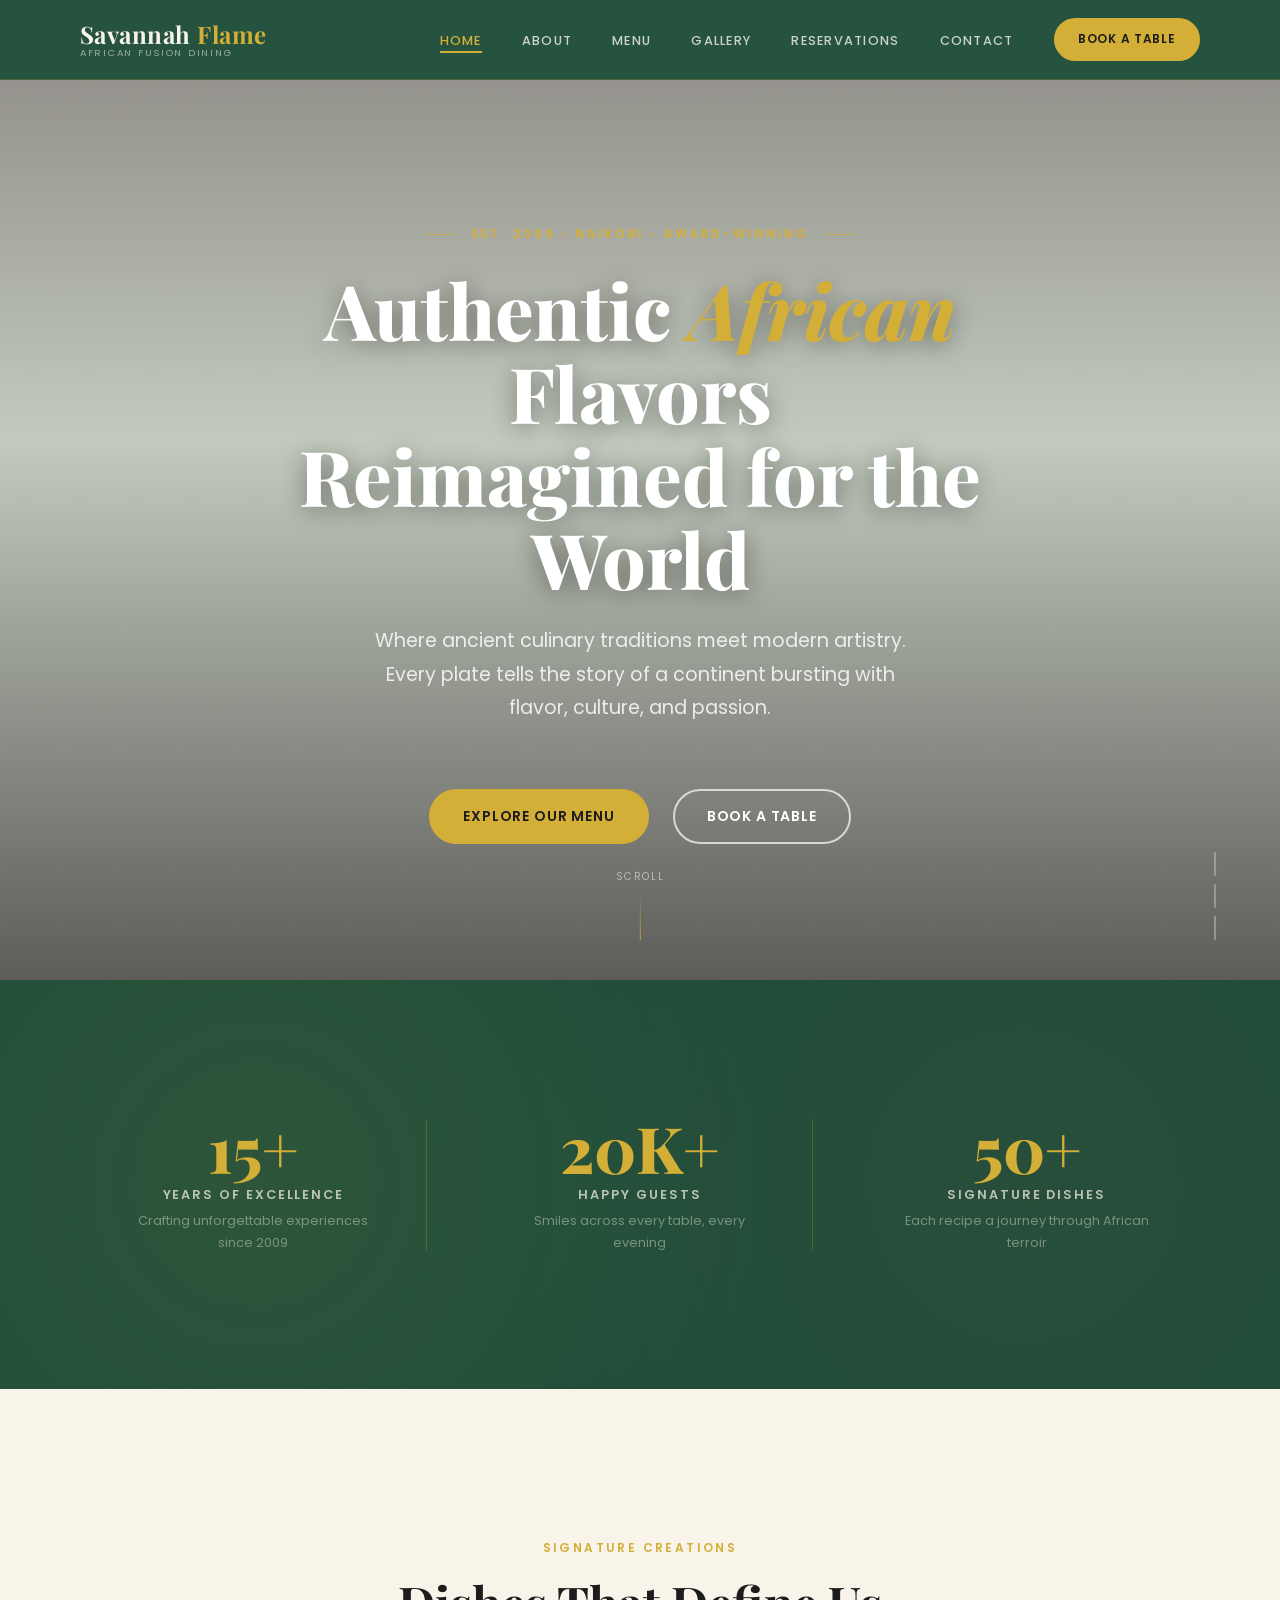
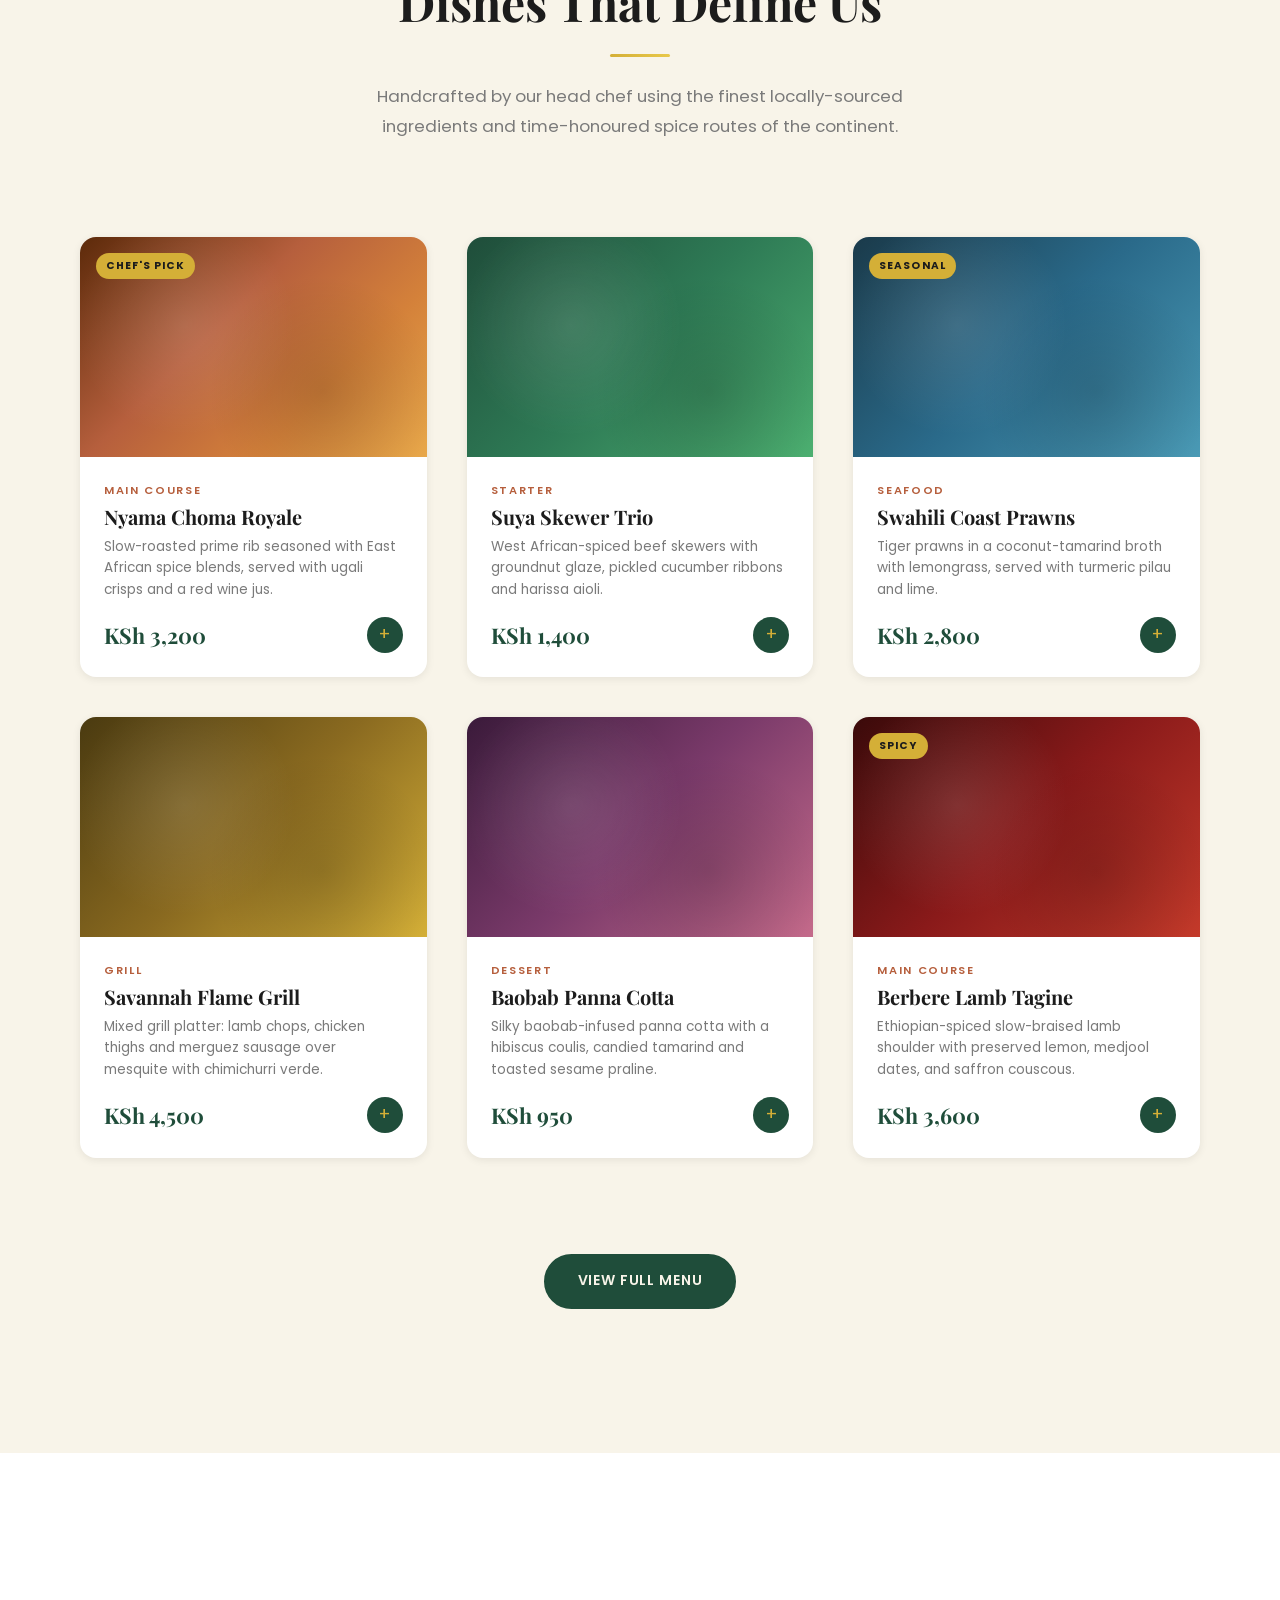
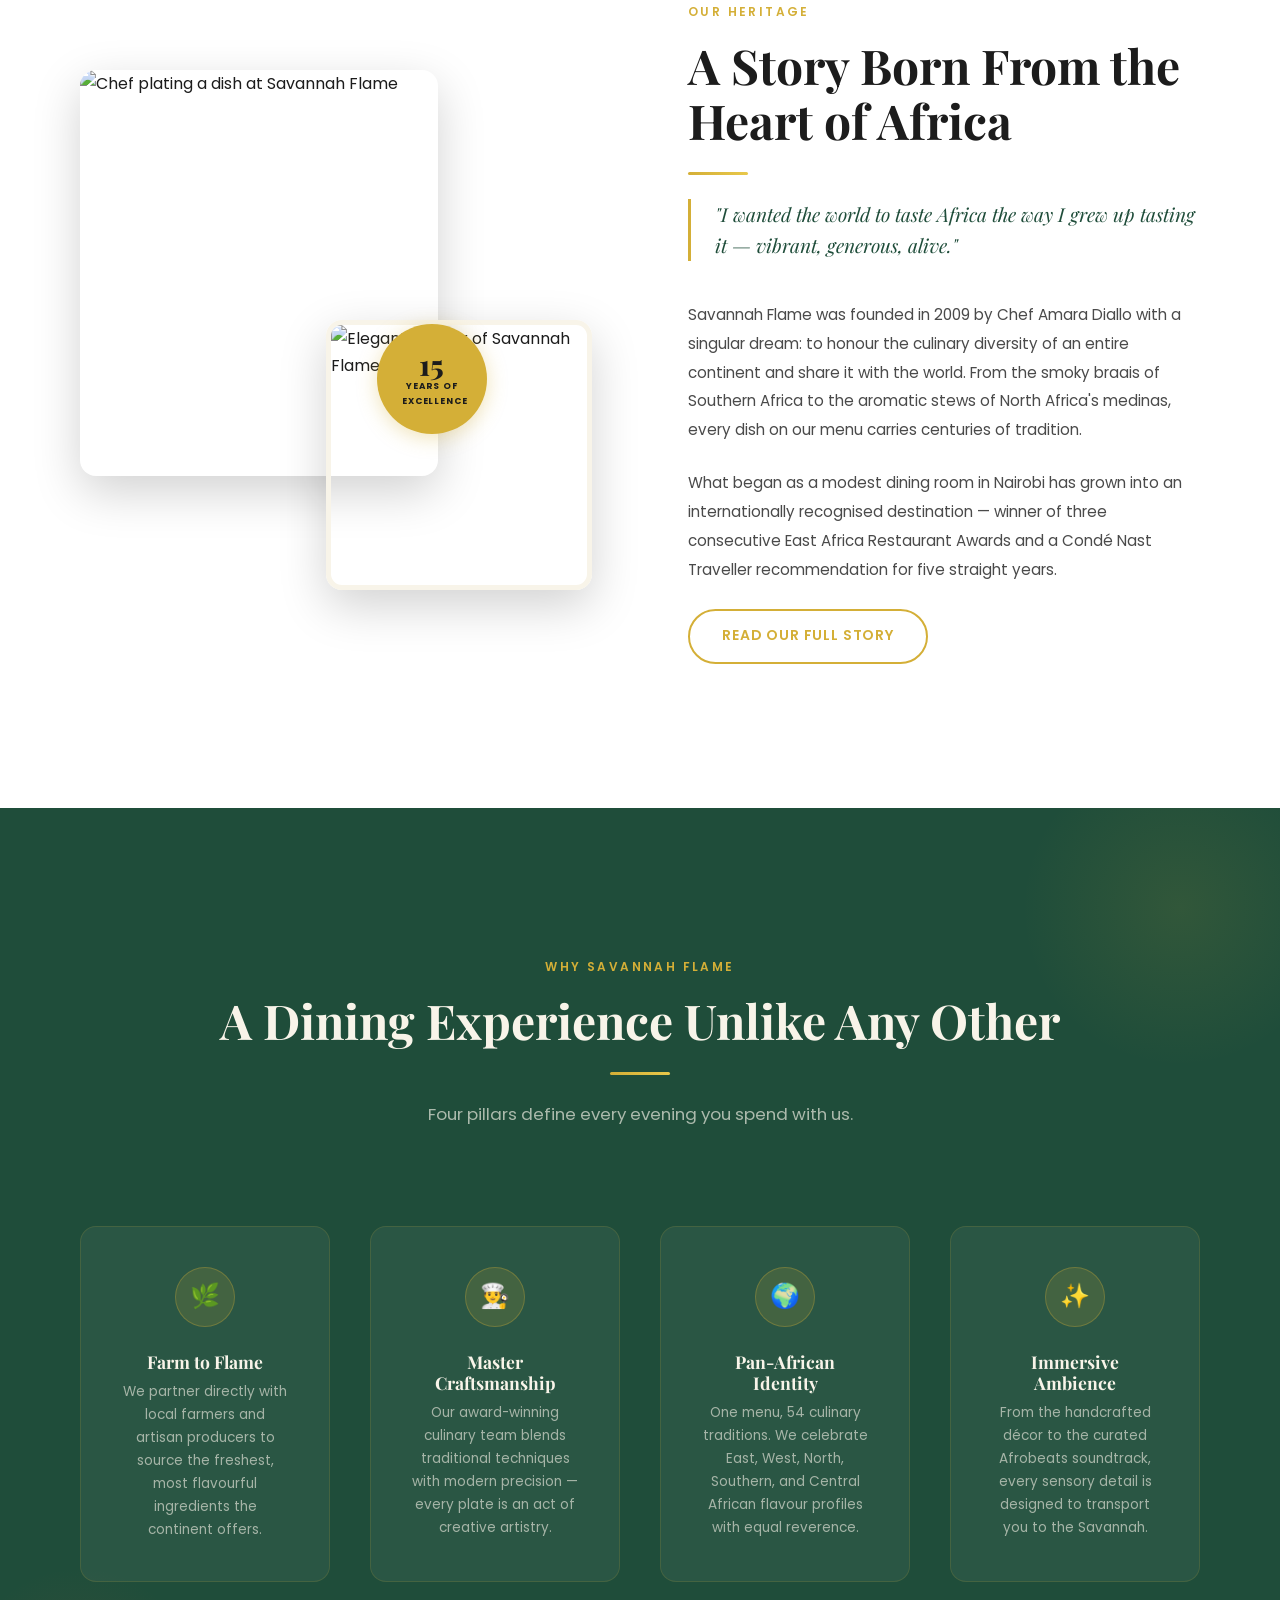
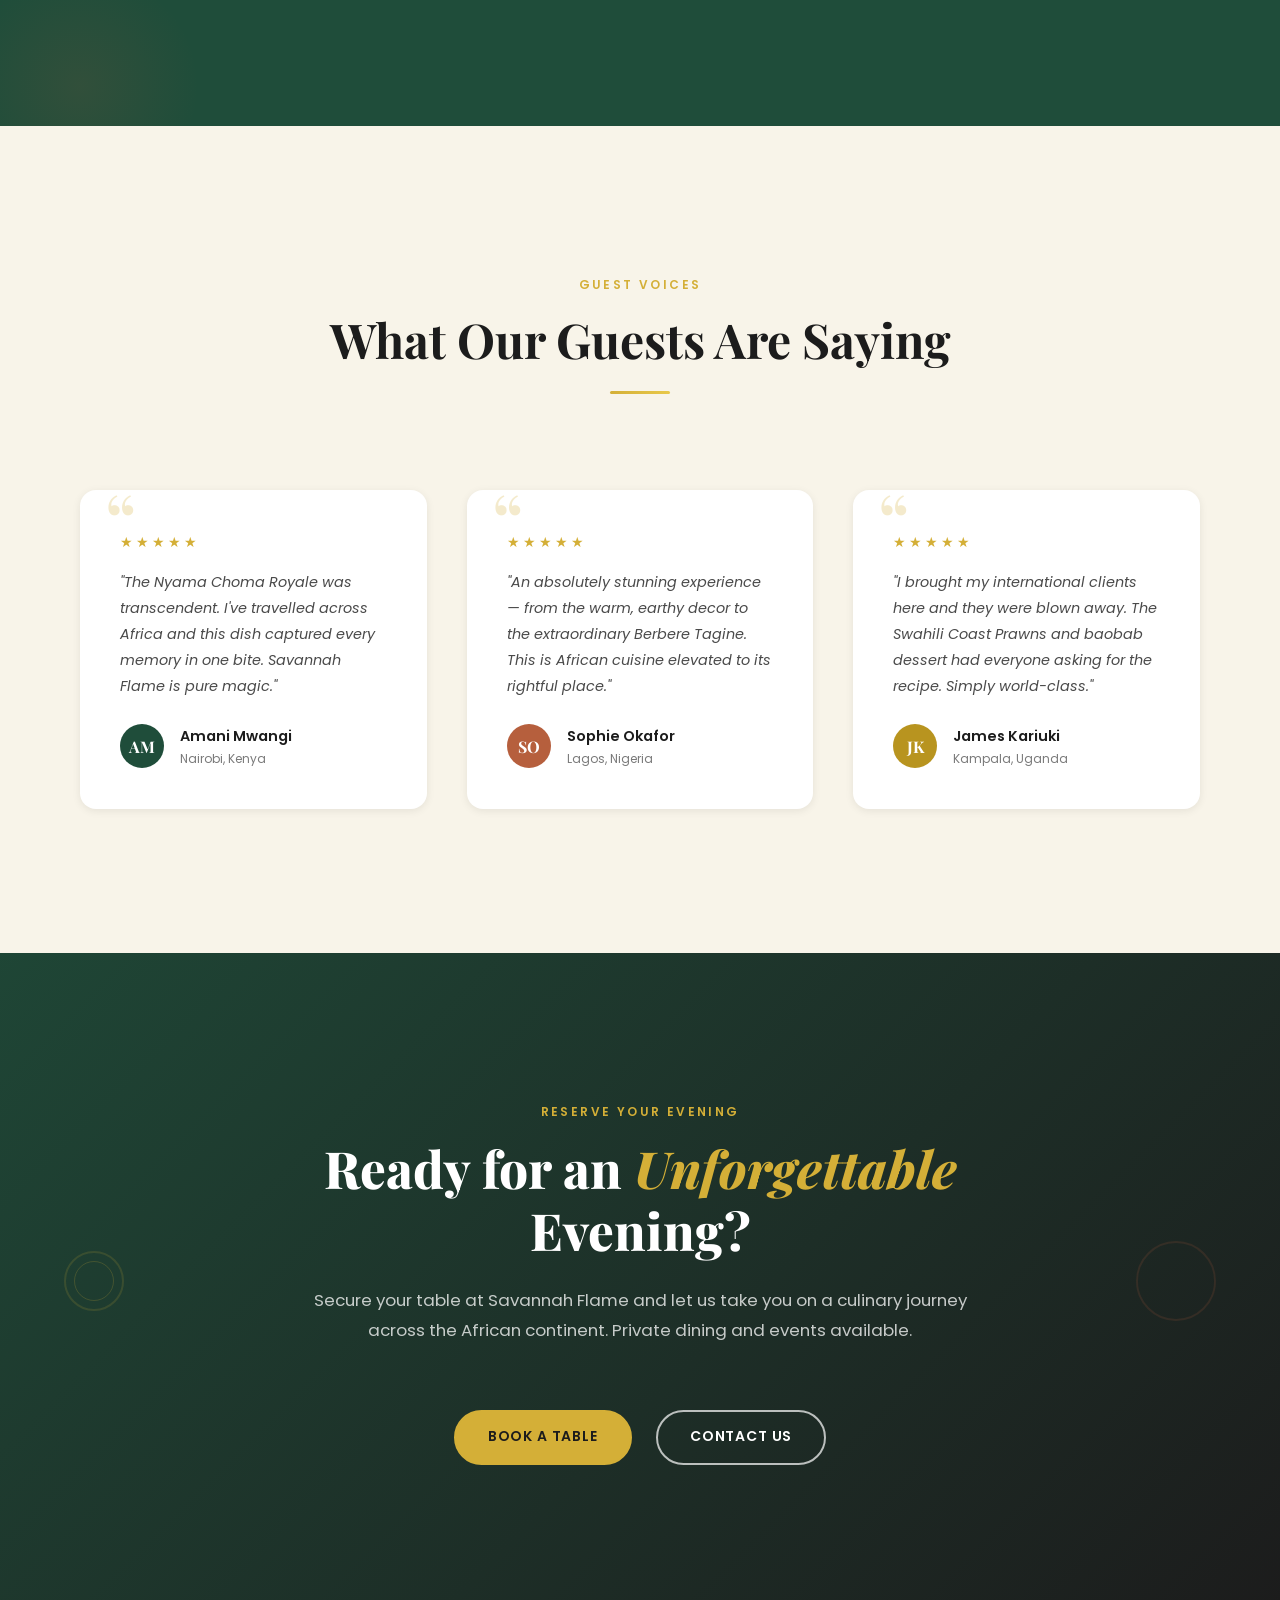
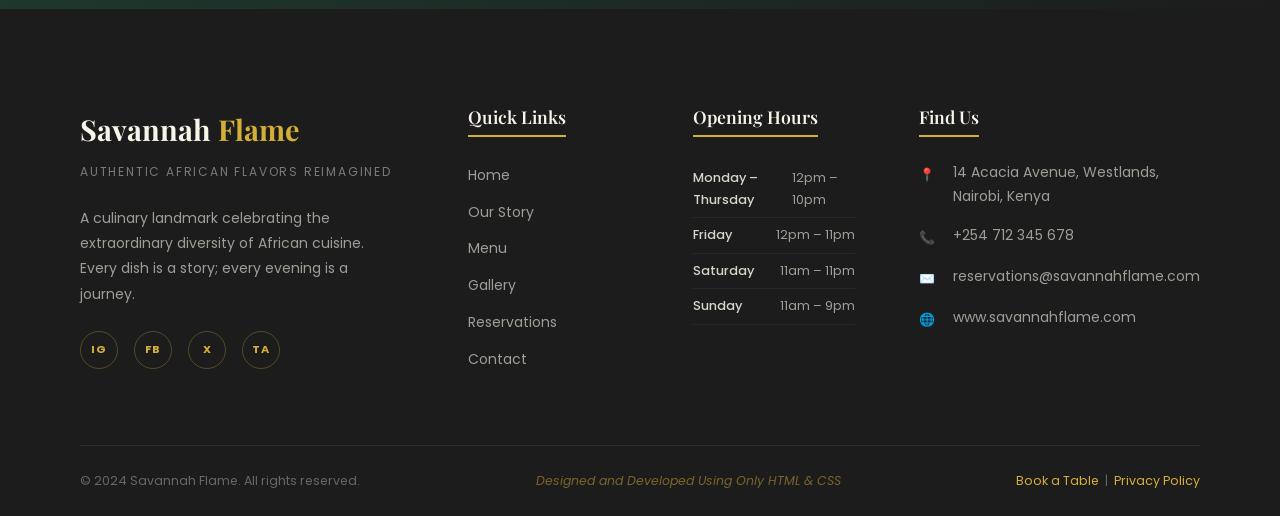
==== index.html @ 0de2376a "first commit" ====
<!DOCTYPE html>
<html lang="en">
<head>
  <meta charset="UTF-8" />
  <meta name="viewport" content="width=device-width, initial-scale=1.0" />
  <title>Savannah Flame — Authentic African Flavors Reimagined for the World</title>
  <meta name="description" content="Experience the rich culinary heritage of Africa at Savannah Flame. Authentic flavors reimagined for the modern palate." />
  <link rel="stylesheet" href="css/main.css" />
  <style>
    /* ── HOME-SPECIFIC STYLES ── */

    /* ==============================
       HERO SLIDESHOW
       ============================== */
    .hero {
      position: relative;
      height: 100vh;
      min-height: 600px;
      overflow: hidden;
      display: flex;
      align-items: center;
      justify-content: center;
      margin-top: var(--nav-height);
    }

    /* Three slides stacked, crossfading */
    .hero__slide {
      position: absolute;
      inset: 0;
      background-size: cover;
      background-position: center;
      opacity: 0;
      animation: slide-fade-in 18s infinite;
    }

    .hero__slide:nth-child(1) {
      background-image: url('https://images.unsplash.com/photo-1504674900247-0877df9cc836?w=1600&q=80');
      animation-delay: 0s;
      animation-name: slide-ken-1;
    }
    .hero__slide:nth-child(2) {
      background-image: url('https://images.unsplash.com/photo-1555939594-58d7cb561ad1?w=1600&q=80');
      animation-delay: 6s;
      animation-name: slide-ken-2;
    }
    .hero__slide:nth-child(3) {
      background-image: url('https://images.unsplash.com/photo-1414235077428-338989a2e8c0?w=1600&q=80');
      animation-delay: 12s;
      animation-name: slide-ken-3;
    }

    @keyframes slide-ken-1 {
      0%   { opacity: 0; transform: scale(1)    translateX(0); }
      5%   { opacity: 1; }
      30%  { opacity: 1; transform: scale(1.1)  translateX(-2%); }
      36%  { opacity: 0; }
      100% { opacity: 0; }
    }
    @keyframes slide-ken-2 {
      0%   { opacity: 0; }
      33%  { opacity: 0; transform: scale(1.05) translateX(1%); }
      38%  { opacity: 1; }
      63%  { opacity: 1; transform: scale(1.12) translateX(-1%); }
      69%  { opacity: 0; }
      100% { opacity: 0; }
    }
    @keyframes slide-ken-3 {
      0%   { opacity: 0; }
      66%  { opacity: 0; transform: scale(1)    translateX(-1%); }
      71%  { opacity: 1; }
      96%  { opacity: 1; transform: scale(1.08) translateX(1%); }
      100% { opacity: 0; }
    }

    /* Gradient overlay: dark top-bottom + forest tint */
    .hero__overlay {
      position: absolute;
      inset: 0;
      background:
        linear-gradient(180deg,
          rgba(28,28,28,0.45) 0%,
          rgba(31,77,58,0.25) 40%,
          rgba(28,28,28,0.7) 100%
        );
      z-index: 1;
    }

    /* Decorative diagonal pattern */
    .hero__pattern {
      position: absolute;
      inset: 0;
      background-image:
        repeating-linear-gradient(
          -45deg,
          transparent,
          transparent 40px,
          rgba(212,175,55,0.03) 40px,
          rgba(212,175,55,0.03) 41px
        );
      z-index: 2;
    }

    .hero__content {
      position: relative;
      z-index: 3;
      text-align: center;
      color: var(--color-white);
      max-width: 820px;
      padding: 0 var(--space-lg);
      animation: fade-up 1.1s ease 0.3s both;
    }

    .hero__eyebrow {
      display: inline-flex;
      align-items: center;
      gap: var(--space-sm);
      font-size: 0.72rem;
      font-weight: 600;
      letter-spacing: 0.25em;
      text-transform: uppercase;
      color: var(--color-gold);
      margin-bottom: var(--space-md);
    }

    .hero__eyebrow::before,
    .hero__eyebrow::after {
      content: '';
      display: block;
      width: 32px;
      height: 1px;
      background: var(--color-gold);
      opacity: 0.7;
    }

    .hero__title {
      font-family: var(--font-heading);
      font-size: clamp(2.8rem, 6vw, 5.5rem);
      font-weight: 800;
      line-height: 1.08;
      color: var(--color-white);
      margin-bottom: var(--space-md);
      text-shadow: 0 4px 24px rgba(0,0,0,0.4);
    }

    .hero__title em {
      font-style: italic;
      color: var(--color-gold);
    }

    .hero__sub {
      font-size: clamp(1rem, 2vw, 1.2rem);
      color: rgba(255,255,255,0.82);
      max-width: 540px;
      margin: 0 auto var(--space-xl);
      line-height: 1.75;
    }

    .hero__actions {
      display: flex;
      gap: var(--space-md);
      justify-content: center;
      flex-wrap: wrap;
    }

    /* Scroll arrow */
    .hero__scroll {
      position: absolute;
      bottom: var(--space-lg);
      left: 50%;
      transform: translateX(-50%);
      z-index: 3;
      display: flex;
      flex-direction: column;
      align-items: center;
      gap: 6px;
      color: rgba(255,255,255,0.5);
      font-size: 0.65rem;
      letter-spacing: 0.15em;
      text-transform: uppercase;
    }

    .hero__scroll-line {
      width: 1px;
      height: 48px;
      background: linear-gradient(to bottom, transparent, rgba(212,175,55,0.8));
      animation: bounce-y 2s ease-in-out infinite;
    }

    /* Slide dots */
    .hero__dots {
      position: absolute;
      bottom: var(--space-lg);
      right: var(--space-xl);
      z-index: 3;
      display: flex;
      flex-direction: column;
      gap: 8px;
    }

    .hero__dot {
      width: 2px;
      height: 24px;
      background: rgba(255,255,255,0.3);
      border-radius: 2px;
      transition: background var(--transition-base);
    }

    /* ==============================
       STATS SECTION
       ============================== */
    .stats {
      background: var(--color-forest);
      padding: var(--space-2xl) 0;
      position: relative;
      overflow: hidden;
    }

    .stats::before {
      content: '';
      position: absolute;
      inset: 0;
      background-image:
        radial-gradient(circle at 20% 50%, rgba(212,175,55,0.08) 0%, transparent 50%),
        radial-gradient(circle at 80% 50%, rgba(182,95,61,0.06) 0%, transparent 50%);
    }

    .stats__grid {
      display: grid;
      grid-template-columns: repeat(3, 1fr);
      gap: var(--space-lg);
      position: relative;
    }

    .stats__item {
      text-align: center;
      padding: var(--space-lg);
      position: relative;
    }

    .stats__item:not(:last-child)::after {
      content: '';
      position: absolute;
      right: 0;
      top: 20%;
      height: 60%;
      width: 1px;
      background: rgba(212,175,55,0.25);
    }

    .stats__number {
      font-family: var(--font-heading);
      font-size: clamp(2.8rem, 5vw, 4.5rem);
      font-weight: 800;
      color: var(--color-gold);
      line-height: 1;
      margin-bottom: 0.25rem;
      animation: count-pulse 3s ease-in-out infinite;
    }

    .stats__item:nth-child(2) .stats__number { animation-delay: 0.5s; }
    .stats__item:nth-child(3) .stats__number { animation-delay: 1s; }

    .stats__label {
      font-size: 0.8rem;
      font-weight: 600;
      letter-spacing: 0.15em;
      text-transform: uppercase;
      color: rgba(248,244,233,0.7);
    }

    .stats__desc {
      font-size: 0.8rem;
      color: rgba(248,244,233,0.4);
      margin-top: 4px;
    }

    /* ==============================
       FEATURED DISHES
       ============================== */
    .dishes {
      background: var(--color-ivory);
      padding: var(--space-3xl) 0;
    }

    .dishes__header {
      text-align: center;
      margin-bottom: var(--space-2xl);
    }

    .dishes__grid {
      display: grid;
      grid-template-columns: repeat(3, 1fr);
      gap: var(--space-lg);
    }

    .dish-card {
      background: var(--color-white);
      border-radius: var(--radius-lg);
      overflow: hidden;
      box-shadow: var(--shadow-sm);
      transition: transform var(--transition-base), box-shadow var(--transition-base);
    }

    .dish-card:hover {
      transform: translateY(-8px);
      box-shadow: var(--shadow-lg);
    }

    /* Gradient placeholder for food cards */
    .dish-card__img {
      height: 220px;
      position: relative;
      overflow: hidden;
    }

    .dish-card__img-bg {
      width: 100%;
      height: 100%;
      transition: transform var(--transition-slow);
    }

    .dish-card:hover .dish-card__img-bg {
      transform: scale(1.07);
    }

    /* Gradient palettes representing African cuisine vibes */
    .dish-card__img-bg--1 {
      background: linear-gradient(135deg, #5c2a0a 0%, #b65f3d 40%, #d4813a 70%, #e8a84a 100%);
    }
    .dish-card__img-bg--2 {
      background: linear-gradient(135deg, #1f4d3a 0%, #2e7a55 50%, #4caf70 100%);
    }
    .dish-card__img-bg--3 {
      background: linear-gradient(135deg, #3a1a3a 0%, #7a3a6a 50%, #c46a8a 100%);
    }
    .dish-card__img-bg--4 {
      background: linear-gradient(135deg, #4a3a10 0%, #8a6a20 50%, #d4af37 100%);
    }
    .dish-card__img-bg--5 {
      background: linear-gradient(135deg, #1a3a4a 0%, #2a6a8a 50%, #4a9ab5 100%);
    }
    .dish-card__img-bg--6 {
      background: linear-gradient(135deg, #3a0a0a 0%, #8a1a1a 50%, #c43a2a 100%);
    }

    /* Decorative pattern overlay on dish card */
    .dish-card__img-pattern {
      position: absolute;
      inset: 0;
      background-image:
        radial-gradient(circle at 30% 40%, rgba(255,255,255,0.12) 0%, transparent 40%),
        radial-gradient(circle at 70% 70%, rgba(0,0,0,0.15) 0%, transparent 40%);
    }

    /* Dish type badge */
    .dish-card__badge {
      position: absolute;
      top: var(--space-sm);
      left: var(--space-sm);
      padding: 4px 10px;
      background: var(--color-gold);
      color: var(--color-dark);
      font-size: 0.65rem;
      font-weight: 700;
      letter-spacing: 0.1em;
      text-transform: uppercase;
      border-radius: var(--radius-pill);
    }

    .dish-card__body {
      padding: var(--space-md);
    }

    .dish-card__category {
      font-size: 0.7rem;
      font-weight: 600;
      letter-spacing: 0.15em;
      text-transform: uppercase;
      color: var(--color-terra);
      margin-bottom: 0.3rem;
    }

    .dish-card__name {
      font-family: var(--font-heading);
      font-size: 1.25rem;
      font-weight: 700;
      color: var(--color-dark);
      margin-bottom: 0.4rem;
    }

    .dish-card__desc {
      font-size: 0.85rem;
      color: var(--color-muted);
      line-height: 1.6;
      margin-bottom: var(--space-sm);
    }

    .dish-card__footer {
      display: flex;
      align-items: center;
      justify-content: space-between;
    }

    .dish-card__price {
      font-family: var(--font-heading);
      font-size: 1.35rem;
      font-weight: 700;
      color: var(--color-forest);
    }

    .dish-card__order {
      width: 36px;
      height: 36px;
      border-radius: 50%;
      background: var(--color-forest);
      color: var(--color-gold);
      border: none;
      display: flex;
      align-items: center;
      justify-content: center;
      font-size: 1.1rem;
      cursor: pointer;
      transition: background var(--transition-fast), transform var(--transition-fast);
    }

    .dish-card__order:hover {
      background: var(--color-gold);
      color: var(--color-dark);
      transform: scale(1.1);
    }

    .dishes__cta {
      text-align: center;
      margin-top: var(--space-2xl);
    }

    /* ==============================
       STORY PREVIEW
       ============================== */
    .story {
      background: var(--color-white);
      padding: var(--space-3xl) 0;
      overflow: hidden;
    }

    .story__grid {
      display: grid;
      grid-template-columns: 1fr 1fr;
      gap: var(--space-2xl);
      align-items: center;
    }

    .story__images {
      position: relative;
      height: 520px;
    }

    .story__img-main {
      position: absolute;
      top: 0;
      left: 0;
      width: 70%;
      height: 78%;
      border-radius: var(--radius-lg);
      overflow: hidden;
      box-shadow: var(--shadow-lg);
    }

    .story__img-accent {
      position: absolute;
      bottom: 0;
      right: 0;
      width: 52%;
      height: 52%;
      border-radius: var(--radius-lg);
      overflow: hidden;
      box-shadow: var(--shadow-lg);
      border: 5px solid var(--color-ivory);
    }

    .story__img-photo {
      width: 100%;
      height: 100%;
      object-fit: cover;
      transition: transform var(--transition-slow);
    }

    .story__img-main:hover .story__img-photo,
    .story__img-accent:hover .story__img-photo {
      transform: scale(1.05);
    }

    /* Gold badge floating */
    .story__badge {
      position: absolute;
      bottom: 30%;
      left: 58%;
      width: 110px;
      height: 110px;
      background: var(--color-gold);
      border-radius: 50%;
      display: flex;
      flex-direction: column;
      align-items: center;
      justify-content: center;
      text-align: center;
      box-shadow: var(--shadow-gold);
      z-index: 2;
      animation: slow-spin 20s linear infinite;
    }

    .story__badge-inner {
      display: flex;
      flex-direction: column;
      align-items: center;
      animation: slow-spin 20s linear infinite reverse;
    }

    .story__badge-num {
      font-family: var(--font-heading);
      font-size: 1.8rem;
      font-weight: 800;
      color: var(--color-dark);
      line-height: 1;
    }

    .story__badge-text {
      font-size: 0.55rem;
      font-weight: 700;
      letter-spacing: 0.1em;
      text-transform: uppercase;
      color: var(--color-dark);
      text-align: center;
      max-width: 60px;
    }

    .story__content {
      max-width: 520px;
    }

    .story__quote {
      font-family: var(--font-heading);
      font-size: 1.2rem;
      font-style: italic;
      color: var(--color-forest);
      border-left: 3px solid var(--color-gold);
      padding-left: var(--space-md);
      margin-bottom: var(--space-lg);
      line-height: 1.6;
    }

    .story__text {
      font-size: 0.95rem;
      color: var(--color-mid);
      line-height: 1.9;
      margin-bottom: var(--space-md);
    }

    /* ==============================
       WHY CHOOSE US
       ============================== */
    .why {
      background: var(--color-forest);
      padding: var(--space-3xl) 0;
      position: relative;
      overflow: hidden;
    }

    .why::before {
      content: '';
      position: absolute;
      top: -60px;
      right: -60px;
      width: 320px;
      height: 320px;
      border-radius: 50%;
      background: radial-gradient(circle, rgba(212,175,55,0.1), transparent 70%);
    }

    .why::after {
      content: '';
      position: absolute;
      bottom: -80px;
      left: -40px;
      width: 240px;
      height: 240px;
      border-radius: 50%;
      background: radial-gradient(circle, rgba(182,95,61,0.12), transparent 70%);
    }

    .why__header {
      text-align: center;
      margin-bottom: var(--space-2xl);
    }

    .why__header .section-title {
      color: var(--color-ivory);
    }

    .why__header .section-subtitle {
      color: rgba(248,244,233,0.65);
      margin: 0 auto;
    }

    .why__grid {
      display: grid;
      grid-template-columns: repeat(4, 1fr);
      gap: var(--space-lg);
      position: relative;
      z-index: 1;
    }

    .why-card {
      background: rgba(255,255,255,0.05);
      border: 1px solid rgba(212,175,55,0.15);
      border-radius: var(--radius-lg);
      padding: var(--space-lg);
      text-align: center;
      transition: background var(--transition-base), border-color var(--transition-base), transform var(--transition-base);
    }

    .why-card:hover {
      background: rgba(212,175,55,0.1);
      border-color: rgba(212,175,55,0.4);
      transform: translateY(-6px);
    }

    .why-card__icon {
      width: 60px;
      height: 60px;
      border-radius: 50%;
      background: rgba(212,175,55,0.15);
      border: 1px solid rgba(212,175,55,0.3);
      display: flex;
      align-items: center;
      justify-content: center;
      margin: 0 auto var(--space-md);
      font-size: 1.5rem;
      transition: background var(--transition-base);
    }

    .why-card:hover .why-card__icon {
      background: var(--color-gold);
    }

    .why-card__title {
      font-family: var(--font-heading);
      font-size: 1.1rem;
      font-weight: 700;
      color: var(--color-ivory);
      margin-bottom: 0.5rem;
    }

    .why-card__text {
      font-size: 0.85rem;
      color: rgba(248,244,233,0.6);
      line-height: 1.7;
    }

    /* ==============================
       TESTIMONIALS
       ============================== */
    .testimonials {
      background: var(--color-ivory);
      padding: var(--space-3xl) 0;
    }

    .testimonials__header {
      text-align: center;
      margin-bottom: var(--space-2xl);
    }

    .testimonials__grid {
      display: grid;
      grid-template-columns: repeat(3, 1fr);
      gap: var(--space-lg);
    }

    .testimonial-card {
      background: var(--color-white);
      border-radius: var(--radius-lg);
      padding: var(--space-lg);
      box-shadow: var(--shadow-sm);
      position: relative;
      transition: transform var(--transition-base), box-shadow var(--transition-base);
    }

    .testimonial-card:hover {
      transform: translateY(-5px);
      box-shadow: var(--shadow-md);
    }

    .testimonial-card::before {
      content: '\201C';
      position: absolute;
      top: -10px;
      left: var(--space-md);
      font-family: var(--font-heading);
      font-size: 5rem;
      color: var(--color-gold);
      opacity: 0.25;
      line-height: 1;
    }

    .testimonial-card__stars {
      display: flex;
      gap: 3px;
      margin-bottom: var(--space-sm);
    }

    .star {
      color: var(--color-gold);
      font-size: 0.9rem;
    }

    .testimonial-card__text {
      font-size: 0.9rem;
      color: var(--color-mid);
      line-height: 1.8;
      font-style: italic;
      margin-bottom: var(--space-md);
    }

    .testimonial-card__author {
      display: flex;
      align-items: center;
      gap: var(--space-sm);
    }

    .testimonial-card__avatar {
      width: 44px;
      height: 44px;
      border-radius: 50%;
      display: flex;
      align-items: center;
      justify-content: center;
      font-family: var(--font-heading);
      font-size: 1rem;
      font-weight: 700;
      color: var(--color-white);
      flex-shrink: 0;
    }

    .avatar--forest { background: var(--color-forest); }
    .avatar--terra  { background: var(--color-terra); }
    .avatar--gold   { background: var(--color-gold-dk); }

    .testimonial-card__name {
      font-weight: 600;
      font-size: 0.9rem;
      color: var(--color-dark);
    }

    .testimonial-card__location {
      font-size: 0.75rem;
      color: var(--color-muted);
    }

    /* ==============================
       CALL TO ACTION
       ============================== */
    .cta-section {
      position: relative;
      padding: var(--space-3xl) 0;
      overflow: hidden;
      background: var(--color-dark);
    }

    .cta-section__bg {
      position: absolute;
      inset: 0;
      background-image: url('https://images.unsplash.com/photo-1559339352-11d035aa65de?w=1600&q=80');
      background-size: cover;
      background-position: center;
      opacity: 0.25;
      animation: kenburns-2 15s ease-in-out infinite alternate;
    }

    .cta-section__overlay {
      position: absolute;
      inset: 0;
      background: linear-gradient(135deg,
        rgba(31,77,58,0.85) 0%,
        rgba(28,28,28,0.75) 100%
      );
    }

    .cta-section__content {
      position: relative;
      z-index: 1;
      text-align: center;
      max-width: 680px;
      margin: 0 auto;
    }

    .cta-section__title {
      font-family: var(--font-heading);
      font-size: clamp(2.2rem, 4vw, 3.5rem);
      font-weight: 800;
      color: var(--color-white);
      margin-bottom: var(--space-md);
    }

    .cta-section__title em {
      color: var(--color-gold);
      font-style: italic;
    }

    .cta-section__text {
      font-size: 1.05rem;
      color: rgba(255,255,255,0.75);
      margin-bottom: var(--space-xl);
      line-height: 1.8;
    }

    .cta-section__actions {
      display: flex;
      gap: var(--space-md);
      justify-content: center;
      flex-wrap: wrap;
    }

    /* Decorative african-pattern border element */
    .cta-section__decor {
      position: absolute;
      left: 5%;
      top: 50%;
      transform: translateY(-50%);
      width: 60px;
      height: 60px;
      border: 2px solid rgba(212,175,55,0.3);
      border-radius: 50%;
      opacity: 0.5;
    }

    .cta-section__decor::before {
      content: '';
      position: absolute;
      inset: 8px;
      border: 1px solid rgba(212,175,55,0.4);
      border-radius: 50%;
    }

    .cta-section__decor2 {
      position: absolute;
      right: 5%;
      top: 50%;
      transform: translateY(-50%);
      width: 80px;
      height: 80px;
      border: 2px solid rgba(182,95,61,0.3);
      border-radius: 50%;
      opacity: 0.5;
    }

    /* ==============================
       RESPONSIVE
       ============================== */
    @media (max-width: 1024px) {
      .dishes__grid {
        grid-template-columns: repeat(2, 1fr);
      }

      .why__grid {
        grid-template-columns: repeat(2, 1fr);
      }

      .testimonials__grid {
        grid-template-columns: repeat(2, 1fr);
      }
    }

    @media (max-width: 768px) {
      .hero__title {
        font-size: 2.4rem;
      }

      .stats__grid {
        grid-template-columns: 1fr;
        gap: 0;
      }

      .stats__item:not(:last-child)::after {
        right: auto;
        left: 20%;
        top: auto;
        bottom: 0;
        width: 60%;
        height: 1px;
      }

      .dishes__grid {
        grid-template-columns: 1fr;
      }

      .story__grid {
        grid-template-columns: 1fr;
      }

      .story__images {
        height: 360px;
      }

      .story__badge {
        width: 90px;
        height: 90px;
      }

      .why__grid {
        grid-template-columns: 1fr;
      }

      .testimonials__grid {
        grid-template-columns: 1fr;
      }
    }

    @media (max-width: 480px) {
      .hero__actions {
        flex-direction: column;
        align-items: center;
      }

      .hero__dots {
        display: none;
      }
    }
  </style>
</head>
<body>

  <!-- ══════════════════════════════════════
       MOBILE NAV TOGGLE (hidden checkbox)
  ══════════════════════════════════════ -->
  <input type="checkbox" id="nav-toggle" aria-hidden="true" />

  <!-- ══════════════════════════════════════
       NAVIGATION
  ══════════════════════════════════════ -->
  <nav class="nav" role="navigation" aria-label="Main navigation">
    <div class="nav__inner">

      <a href="index.html" class="nav__logo" aria-label="Savannah Flame Home">
        <span class="nav__logo-name">Savannah <span>Flame</span></span>
        <span class="nav__logo-tagline">African Fusion Dining</span>
      </a>

      <ul class="nav__links" role="list">
        <li><a href="index.html"              class="nav__link active">Home</a></li>
        <li><a href="pages/about.html"        class="nav__link">About</a></li>
        <li><a href="pages/menu.html"         class="nav__link">Menu</a></li>
        <li><a href="pages/gallery.html"      class="nav__link">Gallery</a></li>
        <li><a href="pages/reservations.html" class="nav__link">Reservations</a></li>
        <li><a href="pages/contact.html"      class="nav__link">Contact</a></li>
        <li>
          <a href="pages/reservations.html" class="btn btn--primary nav__cta">Book a Table</a>
        </li>
      </ul>

      <!-- Hamburger label (activates #nav-toggle checkbox) -->
      <label class="nav__hamburger" for="nav-toggle" aria-label="Toggle mobile menu">
        <span></span>
        <span></span>
        <span></span>
      </label>

    </div>
  </nav>

  <!-- ══════════════════════════════════════
       HERO SECTION
  ══════════════════════════════════════ -->
  <section class="hero" aria-label="Hero">

    <!-- Slideshow slides -->
    <div class="hero__slide" aria-hidden="true"></div>
    <div class="hero__slide" aria-hidden="true"></div>
    <div class="hero__slide" aria-hidden="true"></div>

    <!-- Overlays -->
    <div class="hero__overlay" aria-hidden="true"></div>
    <div class="hero__pattern" aria-hidden="true"></div>

    <!-- Hero content -->
    <div class="hero__content">
      <p class="hero__eyebrow">Est. 2009 &bull; Nairobi &bull; Award-Winning</p>

      <h1 class="hero__title">
        Authentic <em>African</em> Flavors<br>
        Reimagined for the World
      </h1>

      <p class="hero__sub">
        Where ancient culinary traditions meet modern artistry.
        Every plate tells the story of a continent bursting with flavor,
        culture, and passion.
      </p>

      <div class="hero__actions">
        <a href="pages/menu.html" class="btn btn--primary">Explore Our Menu</a>
        <a href="pages/reservations.html" class="btn btn--outline-light">Book a Table</a>
      </div>
    </div>

    <!-- Slide position indicators -->
    <div class="hero__dots" aria-hidden="true">
      <div class="hero__dot"></div>
      <div class="hero__dot"></div>
      <div class="hero__dot"></div>
    </div>

    <!-- Scroll indicator -->
    <div class="hero__scroll" aria-hidden="true">
      <span>Scroll</span>
      <div class="hero__scroll-line"></div>
    </div>

  </section>

  <!-- ══════════════════════════════════════
       STATISTICS
  ══════════════════════════════════════ -->
  <section class="stats" aria-label="Restaurant highlights">
    <div class="container">
      <div class="stats__grid">

        <div class="stats__item">
          <div class="stats__number">15+</div>
          <div class="stats__label">Years of Excellence</div>
          <div class="stats__desc">Crafting unforgettable experiences since 2009</div>
        </div>

        <div class="stats__item">
          <div class="stats__number">20K+</div>
          <div class="stats__label">Happy Guests</div>
          <div class="stats__desc">Smiles across every table, every evening</div>
        </div>

        <div class="stats__item">
          <div class="stats__number">50+</div>
          <div class="stats__label">Signature Dishes</div>
          <div class="stats__desc">Each recipe a journey through African terroir</div>
        </div>

      </div>
    </div>
  </section>

  <!-- ══════════════════════════════════════
       FEATURED DISHES
  ══════════════════════════════════════ -->
  <section class="dishes section" aria-labelledby="dishes-title">
    <div class="container">

      <div class="dishes__header">
        <span class="section-eyebrow">Signature Creations</span>
        <h2 class="section-title" id="dishes-title">Dishes That Define Us</h2>
        <div class="gold-bar"></div>
        <p class="section-subtitle" style="margin: 0 auto;">
          Handcrafted by our head chef using the finest locally-sourced ingredients
          and time-honoured spice routes of the continent.
        </p>
      </div>

      <div class="dishes__grid">

        <!-- Dish 1 -->
        <article class="dish-card">
          <div class="dish-card__img">
            <div class="dish-card__img-bg dish-card__img-bg--1"></div>
            <div class="dish-card__img-pattern"></div>
            <span class="dish-card__badge">Chef's Pick</span>
          </div>
          <div class="dish-card__body">
            <p class="dish-card__category">Main Course</p>
            <h3 class="dish-card__name">Nyama Choma Royale</h3>
            <p class="dish-card__desc">Slow-roasted prime rib seasoned with East African spice blends, served with ugali crisps and a red wine jus.</p>
            <div class="dish-card__footer">
              <span class="dish-card__price">KSh 3,200</span>
              <a href="pages/menu.html" class="dish-card__order" aria-label="View on menu">+</a>
            </div>
          </div>
        </article>

        <!-- Dish 2 -->
        <article class="dish-card">
          <div class="dish-card__img">
            <div class="dish-card__img-bg dish-card__img-bg--2"></div>
            <div class="dish-card__img-pattern"></div>
          </div>
          <div class="dish-card__body">
            <p class="dish-card__category">Starter</p>
            <h3 class="dish-card__name">Suya Skewer Trio</h3>
            <p class="dish-card__desc">West African-spiced beef skewers with groundnut glaze, pickled cucumber ribbons and harissa aioli.</p>
            <div class="dish-card__footer">
              <span class="dish-card__price">KSh 1,400</span>
              <a href="pages/menu.html" class="dish-card__order" aria-label="View on menu">+</a>
            </div>
          </div>
        </article>

        <!-- Dish 3 -->
        <article class="dish-card">
          <div class="dish-card__img">
            <div class="dish-card__img-bg dish-card__img-bg--5"></div>
            <div class="dish-card__img-pattern"></div>
            <span class="dish-card__badge">Seasonal</span>
          </div>
          <div class="dish-card__body">
            <p class="dish-card__category">Seafood</p>
            <h3 class="dish-card__name">Swahili Coast Prawns</h3>
            <p class="dish-card__desc">Tiger prawns in a coconut-tamarind broth with lemongrass, served with turmeric pilau and lime.</p>
            <div class="dish-card__footer">
              <span class="dish-card__price">KSh 2,800</span>
              <a href="pages/menu.html" class="dish-card__order" aria-label="View on menu">+</a>
            </div>
          </div>
        </article>

        <!-- Dish 4 -->
        <article class="dish-card">
          <div class="dish-card__img">
            <div class="dish-card__img-bg dish-card__img-bg--4"></div>
            <div class="dish-card__img-pattern"></div>
          </div>
          <div class="dish-card__body">
            <p class="dish-card__category">Grill</p>
            <h3 class="dish-card__name">Savannah Flame Grill</h3>
            <p class="dish-card__desc">Mixed grill platter: lamb chops, chicken thighs and merguez sausage over mesquite with chimichurri verde.</p>
            <div class="dish-card__footer">
              <span class="dish-card__price">KSh 4,500</span>
              <a href="pages/menu.html" class="dish-card__order" aria-label="View on menu">+</a>
            </div>
          </div>
        </article>

        <!-- Dish 5 -->
        <article class="dish-card">
          <div class="dish-card__img">
            <div class="dish-card__img-bg dish-card__img-bg--3"></div>
            <div class="dish-card__img-pattern"></div>
          </div>
          <div class="dish-card__body">
            <p class="dish-card__category">Dessert</p>
            <h3 class="dish-card__name">Baobab Panna Cotta</h3>
            <p class="dish-card__desc">Silky baobab-infused panna cotta with a hibiscus coulis, candied tamarind and toasted sesame praline.</p>
            <div class="dish-card__footer">
              <span class="dish-card__price">KSh 950</span>
              <a href="pages/menu.html" class="dish-card__order" aria-label="View on menu">+</a>
            </div>
          </div>
        </article>

        <!-- Dish 6 -->
        <article class="dish-card">
          <div class="dish-card__img">
            <div class="dish-card__img-bg dish-card__img-bg--6"></div>
            <div class="dish-card__img-pattern"></div>
            <span class="dish-card__badge">Spicy</span>
          </div>
          <div class="dish-card__body">
            <p class="dish-card__category">Main Course</p>
            <h3 class="dish-card__name">Berbere Lamb Tagine</h3>
            <p class="dish-card__desc">Ethiopian-spiced slow-braised lamb shoulder with preserved lemon, medjool dates, and saffron couscous.</p>
            <div class="dish-card__footer">
              <span class="dish-card__price">KSh 3,600</span>
              <a href="pages/menu.html" class="dish-card__order" aria-label="View on menu">+</a>
            </div>
          </div>
        </article>

      </div><!-- /.dishes__grid -->

      <div class="dishes__cta">
        <a href="pages/menu.html" class="btn btn--forest">View Full Menu</a>
      </div>

    </div>
  </section>

  <!-- ══════════════════════════════════════
       STORY PREVIEW
  ══════════════════════════════════════ -->
  <section class="story section" aria-labelledby="story-title">
    <div class="container">
      <div class="story__grid">

        <!-- Images -->
        <div class="story__images">
          <div class="story__img-main">
            <img
              src="https://images.unsplash.com/photo-1600891964599-f61ba0e24092?w=800&q=80"
              alt="Chef plating a dish at Savannah Flame"
              class="story__img-photo"
              loading="lazy"
            />
          </div>
          <div class="story__img-accent">
            <img
              src="https://images.unsplash.com/photo-1517248135467-4c7edcad34c4?w=600&q=80"
              alt="Elegant interior of Savannah Flame restaurant"
              class="story__img-photo"
              loading="lazy"
            />
          </div>
          <!-- Floating badge -->
          <div class="story__badge" aria-label="15 years of excellence">
            <div class="story__badge-inner">
              <span class="story__badge-num">15</span>
              <span class="story__badge-text">Years of Excellence</span>
            </div>
          </div>
        </div>

        <!-- Content -->
        <div class="story__content">
          <span class="section-eyebrow">Our Heritage</span>
          <h2 class="section-title" id="story-title">
            A Story Born From the Heart of Africa
          </h2>
          <div class="gold-bar gold-bar--left"></div>

          <blockquote class="story__quote">
            "I wanted the world to taste Africa the way I grew up tasting it — vibrant, generous, alive."
          </blockquote>

          <p class="story__text">
            Savannah Flame was founded in 2009 by Chef Amara Diallo with a singular dream: to honour
            the culinary diversity of an entire continent and share it with the world. From the smoky
            braais of Southern Africa to the aromatic stews of North Africa's medinas, every dish on
            our menu carries centuries of tradition.
          </p>

          <p class="story__text">
            What began as a modest dining room in Nairobi has grown into an internationally recognised
            destination — winner of three consecutive East Africa Restaurant Awards and a Condé Nast
            Traveller recommendation for five straight years.
          </p>

          <a href="pages/about.html" class="btn btn--outline-gold">Read Our Full Story</a>
        </div>

      </div>
    </div>
  </section>

  <!-- ══════════════════════════════════════
       WHY CHOOSE US
  ══════════════════════════════════════ -->
  <section class="why section" aria-labelledby="why-title">
    <div class="container">

      <div class="why__header">
        <span class="section-eyebrow">Why Savannah Flame</span>
        <h2 class="section-title" id="why-title">A Dining Experience Unlike Any Other</h2>
        <div class="gold-bar"></div>
        <p class="section-subtitle" style="color: rgba(248,244,233,0.65); margin: 0 auto;">
          Four pillars define every evening you spend with us.
        </p>
      </div>

      <div class="why__grid">

        <div class="why-card">
          <div class="why-card__icon" aria-hidden="true">🌿</div>
          <h3 class="why-card__title">Farm to Flame</h3>
          <p class="why-card__text">We partner directly with local farmers and artisan producers to source the freshest, most flavourful ingredients the continent offers.</p>
        </div>

        <div class="why-card">
          <div class="why-card__icon" aria-hidden="true">👨‍🍳</div>
          <h3 class="why-card__title">Master Craftsmanship</h3>
          <p class="why-card__text">Our award-winning culinary team blends traditional techniques with modern precision — every plate is an act of creative artistry.</p>
        </div>

        <div class="why-card">
          <div class="why-card__icon" aria-hidden="true">🌍</div>
          <h3 class="why-card__title">Pan-African Identity</h3>
          <p class="why-card__text">One menu, 54 culinary traditions. We celebrate East, West, North, Southern, and Central African flavour profiles with equal reverence.</p>
        </div>

        <div class="why-card">
          <div class="why-card__icon" aria-hidden="true">✨</div>
          <h3 class="why-card__title">Immersive Ambience</h3>
          <p class="why-card__text">From the handcrafted décor to the curated Afrobeats soundtrack, every sensory detail is designed to transport you to the Savannah.</p>
        </div>

      </div>

    </div>
  </section>

  <!-- ══════════════════════════════════════
       TESTIMONIALS
  ══════════════════════════════════════ -->
  <section class="testimonials section" aria-labelledby="testimonials-title">
    <div class="container">

      <div class="testimonials__header">
        <span class="section-eyebrow">Guest Voices</span>
        <h2 class="section-title" id="testimonials-title">What Our Guests Are Saying</h2>
        <div class="gold-bar"></div>
      </div>

      <div class="testimonials__grid">

        <article class="testimonial-card">
          <div class="testimonial-card__stars" aria-label="5 stars">
            <span class="star">★</span><span class="star">★</span>
            <span class="star">★</span><span class="star">★</span><span class="star">★</span>
          </div>
          <p class="testimonial-card__text">
            "The Nyama Choma Royale was transcendent. I've travelled across Africa and this dish captured every memory in one bite. Savannah Flame is pure magic."
          </p>
          <div class="testimonial-card__author">
            <div class="testimonial-card__avatar avatar--forest">AM</div>
            <div>
              <p class="testimonial-card__name">Amani Mwangi</p>
              <p class="testimonial-card__location">Nairobi, Kenya</p>
            </div>
          </div>
        </article>

        <article class="testimonial-card">
          <div class="testimonial-card__stars" aria-label="5 stars">
            <span class="star">★</span><span class="star">★</span>
            <span class="star">★</span><span class="star">★</span><span class="star">★</span>
          </div>
          <p class="testimonial-card__text">
            "An absolutely stunning experience — from the warm, earthy decor to the extraordinary Berbere Tagine. This is African cuisine elevated to its rightful place."
          </p>
          <div class="testimonial-card__author">
            <div class="testimonial-card__avatar avatar--terra">SO</div>
            <div>
              <p class="testimonial-card__name">Sophie Okafor</p>
              <p class="testimonial-card__location">Lagos, Nigeria</p>
            </div>
          </div>
        </article>

        <article class="testimonial-card">
          <div class="testimonial-card__stars" aria-label="5 stars">
            <span class="star">★</span><span class="star">★</span>
            <span class="star">★</span><span class="star">★</span><span class="star">★</span>
          </div>
          <p class="testimonial-card__text">
            "I brought my international clients here and they were blown away. The Swahili Coast Prawns and baobab dessert had everyone asking for the recipe. Simply world-class."
          </p>
          <div class="testimonial-card__author">
            <div class="testimonial-card__avatar avatar--gold">JK</div>
            <div>
              <p class="testimonial-card__name">James Kariuki</p>
              <p class="testimonial-card__location">Kampala, Uganda</p>
            </div>
          </div>
        </article>

      </div>

    </div>
  </section>

  <!-- ══════════════════════════════════════
       CALL TO ACTION
  ══════════════════════════════════════ -->
  <section class="cta-section" aria-labelledby="cta-title">
    <div class="cta-section__bg" aria-hidden="true"></div>
    <div class="cta-section__overlay" aria-hidden="true"></div>
    <div class="cta-section__decor" aria-hidden="true"></div>
    <div class="cta-section__decor2" aria-hidden="true"></div>

    <div class="container">
      <div class="cta-section__content">
        <span class="section-eyebrow">Reserve Your Evening</span>
        <h2 class="cta-section__title" id="cta-title">
          Ready for an <em>Unforgettable</em><br>Evening?
        </h2>
        <p class="cta-section__text">
          Secure your table at Savannah Flame and let us take you on a culinary
          journey across the African continent. Private dining and events available.
        </p>
        <div class="cta-section__actions">
          <a href="pages/reservations.html" class="btn btn--primary">Book a Table</a>
          <a href="pages/contact.html" class="btn btn--outline-light">Contact Us</a>
        </div>
      </div>
    </div>
  </section>

  <!-- ══════════════════════════════════════
       FOOTER
  ══════════════════════════════════════ -->
  <footer class="footer" role="contentinfo">
    <div class="container">
      <div class="footer__grid">

        <!-- Brand column -->
        <div class="footer__brand">
          <div class="footer__logo-name">Savannah <span>Flame</span></div>
          <p class="footer__tagline">Authentic African Flavors Reimagined</p>
          <p class="footer__about">
            A culinary landmark celebrating the extraordinary diversity of African cuisine.
            Every dish is a story; every evening is a journey.
          </p>
          <div class="footer__social">
            <a href="#" class="footer__social-link" aria-label="Instagram">IG</a>
            <a href="#" class="footer__social-link" aria-label="Facebook">FB</a>
            <a href="#" class="footer__social-link" aria-label="Twitter / X">X</a>
            <a href="#" class="footer__social-link" aria-label="TripAdvisor">TA</a>
          </div>
        </div>

        <!-- Quick Links -->
        <div>
          <h3 class="footer__col-title">Quick Links</h3>
          <ul class="footer__links">
            <li><a href="index.html">Home</a></li>
            <li><a href="pages/about.html">Our Story</a></li>
            <li><a href="pages/menu.html">Menu</a></li>
            <li><a href="pages/gallery.html">Gallery</a></li>
            <li><a href="pages/reservations.html">Reservations</a></li>
            <li><a href="pages/contact.html">Contact</a></li>
          </ul>
        </div>

        <!-- Opening Hours -->
        <div>
          <h3 class="footer__col-title">Opening Hours</h3>
          <div class="footer__hours">
            <div class="footer__hours-item">
              <span class="day">Monday – Thursday</span>
              <span>12pm – 10pm</span>
            </div>
            <div class="footer__hours-item">
              <span class="day">Friday</span>
              <span>12pm – 11pm</span>
            </div>
            <div class="footer__hours-item">
              <span class="day">Saturday</span>
              <span>11am – 11pm</span>
            </div>
            <div class="footer__hours-item">
              <span class="day">Sunday</span>
              <span>11am – 9pm</span>
            </div>
          </div>
        </div>

        <!-- Contact Details -->
        <div>
          <h3 class="footer__col-title">Find Us</h3>
          <div class="footer__contact">
            <div class="footer__contact-item">
              <span class="footer__contact-icon">📍</span>
              <span>14 Acacia Avenue, Westlands,<br>Nairobi, Kenya</span>
            </div>
            <div class="footer__contact-item">
              <span class="footer__contact-icon">📞</span>
              <span>+254 712 345 678</span>
            </div>
            <div class="footer__contact-item">
              <span class="footer__contact-icon">✉️</span>
              <span>reservations@savannahflame.com</span>
            </div>
            <div class="footer__contact-item">
              <span class="footer__contact-icon">🌐</span>
              <span>www.savannahflame.com</span>
            </div>
          </div>
        </div>

      </div><!-- /.footer__grid -->

      <div class="footer__bottom">
        <span>© 2024 Savannah Flame. All rights reserved.</span>
        <span class="footer__credit">Designed and Developed Using Only HTML &amp; CSS</span>
        <span>
          <a href="pages/reservations.html">Book a Table</a> &nbsp;|&nbsp;
          <a href="#">Privacy Policy</a>
        </span>
      </div>

    </div>
  </footer>

</body>
</html>
---- css/main.css ----
/* ============================================================
   SAVANNAH FLAME — Main Stylesheet
   Authentic African Flavors Reimagined for the World
   Pure HTML5 & CSS3 — No JavaScript
   ============================================================ */

/* ── Google Fonts ── */
@import url('https://fonts.googleapis.com/css2?family=Playfair+Display:ital,wght@0,400;0,500;0,600;0,700;0,800;1,400;1,600&family=Poppins:wght@300;400;500;600;700&display=swap');

/* ============================================================
   1. CSS CUSTOM PROPERTIES
   ============================================================ */
:root {
  /* Brand Colors */
  --color-forest:    #1f4d3a;
  --color-forest-dk: #163629;
  --color-forest-lt: #2a6650;
  --color-gold:      #d4af37;
  --color-gold-lt:   #e8c84a;
  --color-gold-dk:   #b8941f;
  --color-ivory:     #f8f4e9;
  --color-ivory-dk:  #ede8d4;
  --color-terra:     #b65f3d;
  --color-terra-lt:  #cc7a56;
  --color-terra-dk:  #8e4a2e;
  --color-dark:      #1c1c1c;
  --color-mid:       #4a4a4a;
  --color-muted:     #7a7a7a;
  --color-white:     #ffffff;
  --color-overlay:   rgba(28, 28, 28, 0.55);

  /* Typography */
  --font-heading: 'Playfair Display', Georgia, serif;
  --font-body:    'Poppins', sans-serif;

  /* Spacing Scale */
  --space-xs:  0.5rem;
  --space-sm:  1rem;
  --space-md:  1.5rem;
  --space-lg:  2.5rem;
  --space-xl:  4rem;
  --space-2xl: 6rem;
  --space-3xl: 9rem;

  /* Transitions */
  --transition-fast:   0.2s ease;
  --transition-base:   0.35s ease;
  --transition-slow:   0.6s ease;

  /* Borders */
  --radius-sm: 4px;
  --radius-md: 8px;
  --radius-lg: 16px;
  --radius-pill: 999px;

  /* Shadows */
  --shadow-sm: 0 2px 8px rgba(0,0,0,0.08);
  --shadow-md: 0 6px 24px rgba(0,0,0,0.12);
  --shadow-lg: 0 16px 48px rgba(0,0,0,0.18);
  --shadow-gold: 0 4px 20px rgba(212,175,55,0.35);

  /* Layout */
  --container-max: 1200px;
  --nav-height: 80px;
}

/* ============================================================
   2. RESET & BASE
   ============================================================ */
*, *::before, *::after {
  box-sizing: border-box;
  margin: 0;
  padding: 0;
}

html {
  font-size: 16px;
  scroll-behavior: smooth;
  -webkit-text-size-adjust: 100%;
}

body {
  font-family: var(--font-body);
  color: var(--color-dark);
  background-color: var(--color-ivory);
  line-height: 1.7;
  overflow-x: hidden;
}

img {
  max-width: 100%;
  display: block;
}

a {
  text-decoration: none;
  color: inherit;
}

ul, ol {
  list-style: none;
}

input, textarea, select, button {
  font-family: inherit;
  font-size: inherit;
}

/* ============================================================
   3. TYPOGRAPHY UTILITIES
   ============================================================ */
h1, h2, h3, h4, h5, h6 {
  font-family: var(--font-heading);
  line-height: 1.2;
  color: var(--color-dark);
}

.section-eyebrow {
  display: inline-block;
  font-family: var(--font-body);
  font-size: 0.75rem;
  font-weight: 600;
  letter-spacing: 0.2em;
  text-transform: uppercase;
  color: var(--color-gold);
  margin-bottom: var(--space-sm);
}

.section-title {
  font-family: var(--font-heading);
  font-size: clamp(2rem, 4vw, 3rem);
  font-weight: 700;
  line-height: 1.15;
  margin-bottom: var(--space-md);
}

.section-subtitle {
  font-size: 1.05rem;
  color: var(--color-muted);
  max-width: 560px;
  line-height: 1.8;
}

/* ============================================================
   4. LAYOUT UTILITIES
   ============================================================ */
.container {
  width: 100%;
  max-width: var(--container-max);
  margin: 0 auto;
  padding: 0 var(--space-lg);
}

.section {
  padding: var(--space-3xl) 0;
}

.section--ivory  { background: var(--color-ivory); }
.section--white  { background: var(--color-white); }
.section--forest { background: var(--color-forest); color: var(--color-ivory); }
.section--dark   { background: var(--color-dark); color: var(--color-ivory); }

.text-center { text-align: center; }
.text-left   { text-align: left; }

/* ============================================================
   5. BUTTONS
   ============================================================ */
.btn {
  display: inline-flex;
  align-items: center;
  gap: var(--space-xs);
  padding: 0.85rem 2rem;
  border-radius: var(--radius-pill);
  font-family: var(--font-body);
  font-size: 0.875rem;
  font-weight: 600;
  letter-spacing: 0.06em;
  text-transform: uppercase;
  cursor: pointer;
  border: 2px solid transparent;
  transition: background var(--transition-base),
              color var(--transition-base),
              border-color var(--transition-base),
              transform var(--transition-fast),
              box-shadow var(--transition-base);
}

.btn:hover {
  transform: translateY(-2px);
}

.btn--primary {
  background: var(--color-gold);
  color: var(--color-dark);
  border-color: var(--color-gold);
}
.btn--primary:hover {
  background: var(--color-gold-lt);
  border-color: var(--color-gold-lt);
  box-shadow: var(--shadow-gold);
}

.btn--outline-light {
  background: transparent;
  color: var(--color-white);
  border-color: rgba(255,255,255,0.7);
}
.btn--outline-light:hover {
  background: rgba(255,255,255,0.12);
  border-color: var(--color-white);
}

.btn--outline-gold {
  background: transparent;
  color: var(--color-gold);
  border-color: var(--color-gold);
}
.btn--outline-gold:hover {
  background: var(--color-gold);
  color: var(--color-dark);
}

.btn--forest {
  background: var(--color-forest);
  color: var(--color-ivory);
  border-color: var(--color-forest);
}
.btn--forest:hover {
  background: var(--color-forest-lt);
  border-color: var(--color-forest-lt);
  box-shadow: var(--shadow-md);
}

/* ============================================================
   6. GOLD DIVIDER
   ============================================================ */
.gold-divider {
  display: flex;
  align-items: center;
  gap: var(--space-sm);
  margin-bottom: var(--space-md);
}

.gold-divider::before,
.gold-divider::after {
  content: '';
  flex: 1;
  height: 1px;
  background: var(--color-gold);
  opacity: 0.4;
}

.gold-divider .diamond {
  width: 8px;
  height: 8px;
  background: var(--color-gold);
  transform: rotate(45deg);
  flex-shrink: 0;
}

.gold-bar {
  width: 60px;
  height: 3px;
  background: linear-gradient(90deg, var(--color-gold), var(--color-gold-lt));
  border-radius: 2px;
  margin: var(--space-sm) auto var(--space-md);
}

.gold-bar--left {
  margin-left: 0;
}

/* ============================================================
   7. NAVIGATION
   ============================================================ */

/* Hidden checkbox for mobile menu toggle */
#nav-toggle {
  display: none;
}

.nav {
  position: fixed;
  top: 0;
  left: 0;
  right: 0;
  z-index: 1000;
  height: var(--nav-height);
  background: rgba(31, 77, 58, 0.97);
  backdrop-filter: blur(12px);
  -webkit-backdrop-filter: blur(12px);
  border-bottom: 1px solid rgba(212,175,55,0.2);
  transition: background var(--transition-base), box-shadow var(--transition-base);
}

.nav__inner {
  display: flex;
  align-items: center;
  justify-content: space-between;
  height: 100%;
  max-width: var(--container-max);
  margin: 0 auto;
  padding: 0 var(--space-lg);
}

/* Logo */
.nav__logo {
  display: flex;
  flex-direction: column;
  line-height: 1;
  text-decoration: none;
}

.nav__logo-name {
  font-family: var(--font-heading);
  font-size: 1.5rem;
  font-weight: 700;
  color: var(--color-ivory);
  letter-spacing: 0.02em;
}

.nav__logo-name span {
  color: var(--color-gold);
}

.nav__logo-tagline {
  font-size: 0.6rem;
  letter-spacing: 0.18em;
  text-transform: uppercase;
  color: rgba(248,244,233,0.55);
  font-weight: 400;
  margin-top: 2px;
}

/* Nav Links */
.nav__links {
  display: flex;
  align-items: center;
  gap: var(--space-lg);
}

.nav__link {
  font-size: 0.8rem;
  font-weight: 500;
  letter-spacing: 0.1em;
  text-transform: uppercase;
  color: rgba(248,244,233,0.8);
  position: relative;
  padding: 4px 0;
  transition: color var(--transition-fast);
}

.nav__link::after {
  content: '';
  position: absolute;
  bottom: 0;
  left: 0;
  width: 0;
  height: 2px;
  background: var(--color-gold);
  transition: width var(--transition-base);
}

.nav__link:hover {
  color: var(--color-gold);
}

.nav__link:hover::after,
.nav__link.active::after {
  width: 100%;
}

.nav__link.active {
  color: var(--color-gold);
}

/* CTA button in nav */
.nav__cta {
  padding: 0.6rem 1.4rem;
  font-size: 0.75rem;
}

/* Hamburger Toggle */
.nav__hamburger {
  display: none;
  flex-direction: column;
  justify-content: space-between;
  width: 28px;
  height: 20px;
  cursor: pointer;
  position: relative;
  z-index: 1010;
}

.nav__hamburger span {
  display: block;
  width: 100%;
  height: 2px;
  background: var(--color-ivory);
  border-radius: 2px;
  transition: transform var(--transition-base),
              opacity var(--transition-fast),
              background var(--transition-fast);
}

/* Animate hamburger → X when checked */
#nav-toggle:checked ~ .nav .nav__hamburger span:nth-child(1) {
  transform: translateY(9px) rotate(45deg);
}
#nav-toggle:checked ~ .nav .nav__hamburger span:nth-child(2) {
  opacity: 0;
}
#nav-toggle:checked ~ .nav .nav__hamburger span:nth-child(3) {
  transform: translateY(-9px) rotate(-45deg);
}

/* Mobile Overlay */
#nav-toggle:checked ~ .nav .nav__links {
  transform: translateX(0);
}

/* ============================================================
   8. FOOTER
   ============================================================ */
.footer {
  background: var(--color-dark);
  color: var(--color-ivory);
  padding: var(--space-2xl) 0 0;
}

.footer__grid {
  display: grid;
  grid-template-columns: 2fr 1fr 1fr 1.5fr;
  gap: var(--space-xl);
  padding-bottom: var(--space-xl);
  border-bottom: 1px solid rgba(255,255,255,0.08);
}

.footer__logo-name {
  font-family: var(--font-heading);
  font-size: 1.8rem;
  font-weight: 700;
  color: var(--color-ivory);
  margin-bottom: var(--space-xs);
}

.footer__logo-name span {
  color: var(--color-gold);
}

.footer__tagline {
  font-size: 0.75rem;
  letter-spacing: 0.15em;
  text-transform: uppercase;
  color: var(--color-muted);
  margin-bottom: var(--space-md);
}

.footer__about {
  font-size: 0.875rem;
  color: rgba(248,244,233,0.6);
  line-height: 1.8;
  margin-bottom: var(--space-md);
}

.footer__social {
  display: flex;
  gap: var(--space-sm);
}

.footer__social-link {
  width: 38px;
  height: 38px;
  border-radius: 50%;
  border: 1px solid rgba(212,175,55,0.3);
  display: flex;
  align-items: center;
  justify-content: center;
  font-size: 0.7rem;
  font-weight: 700;
  letter-spacing: 0.05em;
  color: var(--color-gold);
  transition: background var(--transition-fast), border-color var(--transition-fast);
}

.footer__social-link:hover {
  background: var(--color-gold);
  color: var(--color-dark);
  border-color: var(--color-gold);
}

.footer__col-title {
  font-family: var(--font-heading);
  font-size: 1.1rem;
  font-weight: 600;
  color: var(--color-ivory);
  margin-bottom: var(--space-md);
  padding-bottom: var(--space-xs);
  border-bottom: 2px solid var(--color-gold);
  display: inline-block;
}

.footer__links li {
  margin-bottom: 0.6rem;
}

.footer__links a {
  font-size: 0.875rem;
  color: rgba(248,244,233,0.6);
  transition: color var(--transition-fast), padding-left var(--transition-fast);
  display: inline-block;
}

.footer__links a:hover {
  color: var(--color-gold);
  padding-left: 6px;
}

.footer__hours-item {
  display: flex;
  justify-content: space-between;
  font-size: 0.8rem;
  color: rgba(248,244,233,0.6);
  padding: 0.4rem 0;
  border-bottom: 1px solid rgba(255,255,255,0.05);
}

.footer__hours-item .day {
  font-weight: 500;
  color: rgba(248,244,233,0.85);
}

.footer__contact-item {
  display: flex;
  align-items: flex-start;
  gap: var(--space-sm);
  margin-bottom: var(--space-sm);
  font-size: 0.875rem;
  color: rgba(248,244,233,0.6);
}

.footer__contact-icon {
  width: 18px;
  flex-shrink: 0;
  color: var(--color-gold);
  font-size: 0.8rem;
  margin-top: 3px;
}

.footer__bottom {
  display: flex;
  align-items: center;
  justify-content: space-between;
  padding: var(--space-md) 0;
  font-size: 0.78rem;
  color: rgba(248,244,233,0.35);
  flex-wrap: wrap;
  gap: var(--space-sm);
}

.footer__bottom a {
  color: var(--color-gold);
}

.footer__credit {
  font-style: italic;
  color: rgba(212,175,55,0.5);
}

/* ============================================================
   9. KEYFRAME ANIMATIONS
   ============================================================ */

/* Ken Burns — zoom + subtle pan */
@keyframes kenburns-1 {
  0%   { transform: scale(1)    translateX(0)    translateY(0); }
  100% { transform: scale(1.12) translateX(-2%)  translateY(-1%); }
}
@keyframes kenburns-2 {
  0%   { transform: scale(1.08) translateX(-1%)  translateY(0); }
  100% { transform: scale(1)    translateX(1%)   translateY(-2%); }
}
@keyframes kenburns-3 {
  0%   { transform: scale(1)    translateX(1%)   translateY(-1%); }
  100% { transform: scale(1.1)  translateX(-1%)  translateY(1%); }
}

/* Slide crossfade */
@keyframes slide-fade-in {
  0%   { opacity: 0; }
  8%   { opacity: 1; }
  33%  { opacity: 1; }
  41%  { opacity: 0; }
  100% { opacity: 0; }
}

/* Fade up */
@keyframes fade-up {
  from { opacity: 0; transform: translateY(28px); }
  to   { opacity: 1; transform: translateY(0); }
}

/* Shimmer on gold elements */
@keyframes shimmer {
  0%, 100% { opacity: 1; }
  50%       { opacity: 0.7; }
}

/* Counter pulse */
@keyframes count-pulse {
  0%, 100% { transform: scale(1); }
  50%       { transform: scale(1.04); }
}

/* Spin decoration */
@keyframes slow-spin {
  from { transform: rotate(0deg); }
  to   { transform: rotate(360deg); }
}

/* Bounce arrow */
@keyframes bounce-y {
  0%, 100% { transform: translateY(0); }
  50%       { transform: translateY(8px); }
}

/* ============================================================
   10. FORM ELEMENTS (shared)
   ============================================================ */
.form-group {
  display: flex;
  flex-direction: column;
  gap: 0.4rem;
}

.form-label {
  font-size: 0.78rem;
  font-weight: 600;
  letter-spacing: 0.08em;
  text-transform: uppercase;
  color: var(--color-mid);
}

.form-input,
.form-select,
.form-textarea {
  padding: 0.85rem 1.1rem;
  border: 1.5px solid var(--color-ivory-dk);
  border-radius: var(--radius-md);
  background: var(--color-white);
  color: var(--color-dark);
  font-size: 0.95rem;
  transition: border-color var(--transition-fast), box-shadow var(--transition-fast);
  outline: none;
}

.form-input:focus,
.form-select:focus,
.form-textarea:focus {
  border-color: var(--color-gold);
  box-shadow: 0 0 0 3px rgba(212,175,55,0.15);
}

.form-textarea {
  resize: vertical;
  min-height: 120px;
}

/* ============================================================
   11. CARD COMPONENTS (shared)
   ============================================================ */
.card {
  background: var(--color-white);
  border-radius: var(--radius-lg);
  overflow: hidden;
  box-shadow: var(--shadow-sm);
  transition: transform var(--transition-base), box-shadow var(--transition-base);
}

.card:hover {
  transform: translateY(-6px);
  box-shadow: var(--shadow-lg);
}

/* ============================================================
   12. PAGE HEADER (inner pages)
   ============================================================ */
.page-header {
  height: 420px;
  position: relative;
  display: flex;
  align-items: center;
  justify-content: center;
  text-align: center;
  margin-top: var(--nav-height);
  overflow: hidden;
}

.page-header__bg {
  position: absolute;
  inset: 0;
  background-size: cover;
  background-position: center;
  transform-origin: center;
  animation: kenburns-1 12s ease-in-out infinite alternate;
}

.page-header__overlay {
  position: absolute;
  inset: 0;
  background: linear-gradient(
    to bottom,
    rgba(28,28,28,0.6) 0%,
    rgba(31,77,58,0.5) 100%
  );
}

.page-header__content {
  position: relative;
  z-index: 2;
  color: var(--color-white);
}

.page-header__eyebrow {
  font-size: 0.75rem;
  font-weight: 600;
  letter-spacing: 0.2em;
  text-transform: uppercase;
  color: var(--color-gold);
  margin-bottom: var(--space-sm);
}

.page-header__title {
  font-family: var(--font-heading);
  font-size: clamp(2.5rem, 5vw, 4rem);
  font-weight: 800;
  color: var(--color-white);
  margin-bottom: var(--space-sm);
}

.page-header__sub {
  font-size: 1rem;
  color: rgba(255,255,255,0.75);
}

/* Breadcrumb */
.breadcrumb {
  display: flex;
  align-items: center;
  justify-content: center;
  gap: 0.5rem;
  margin-top: var(--space-sm);
  font-size: 0.8rem;
  color: rgba(255,255,255,0.6);
}

.breadcrumb a {
  color: var(--color-gold);
}

.breadcrumb-sep {
  color: rgba(255,255,255,0.3);
}

/* ============================================================
   13. RESPONSIVE BREAKPOINTS
   ============================================================ */

/* Tablet */
@media (max-width: 1024px) {
  :root {
    --space-xl: 3rem;
    --space-2xl: 4.5rem;
    --space-3xl: 6rem;
  }

  .footer__grid {
    grid-template-columns: 1fr 1fr;
  }
}

/* Mobile */
@media (max-width: 768px) {
  :root {
    --nav-height: 68px;
    --space-lg: 1.5rem;
    --space-xl: 2.5rem;
    --space-2xl: 3.5rem;
    --space-3xl: 4.5rem;
  }

  .container {
    padding: 0 var(--space-md);
  }

  /* Mobile Nav */
  .nav__hamburger {
    display: flex;
  }

  .nav__links {
    position: fixed;
    top: 0;
    right: 0;
    bottom: 0;
    width: min(320px, 85vw);
    background: var(--color-forest-dk);
    flex-direction: column;
    align-items: flex-start;
    justify-content: center;
    padding: var(--space-2xl) var(--space-xl);
    gap: var(--space-lg);
    transform: translateX(100%);
    transition: transform var(--transition-slow);
    box-shadow: -8px 0 40px rgba(0,0,0,0.3);
    z-index: 1005;
  }

  .nav__link {
    font-size: 1.1rem;
    color: var(--color-ivory);
  }

  .nav__cta {
    width: 100%;
    justify-content: center;
    padding: 0.9rem 1.4rem;
  }

  .footer__grid {
    grid-template-columns: 1fr;
    gap: var(--space-lg);
  }

  .footer__bottom {
    flex-direction: column;
    text-align: center;
  }
}

@media (max-width: 480px) {
  .section {
    padding: var(--space-2xl) 0;
  }

  .btn {
    padding: 0.75rem 1.5rem;
    font-size: 0.8rem;
  }
}
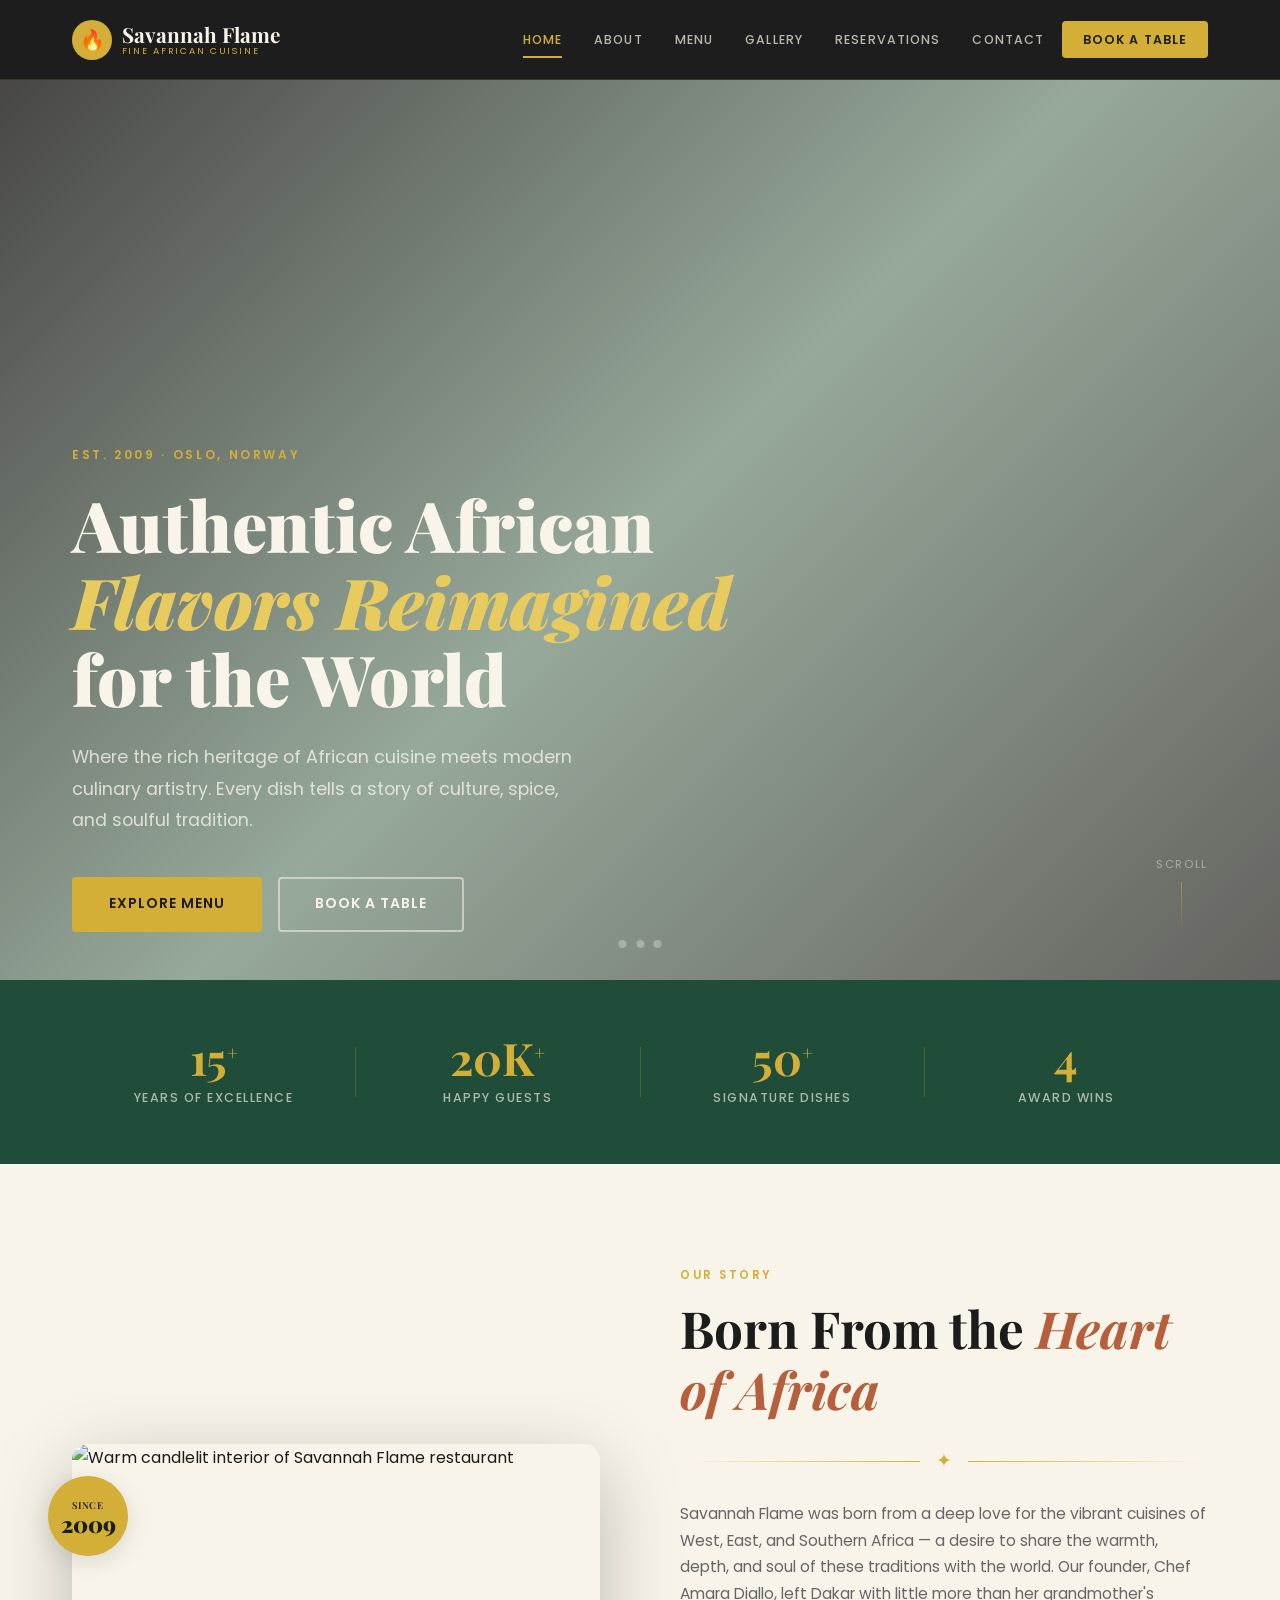
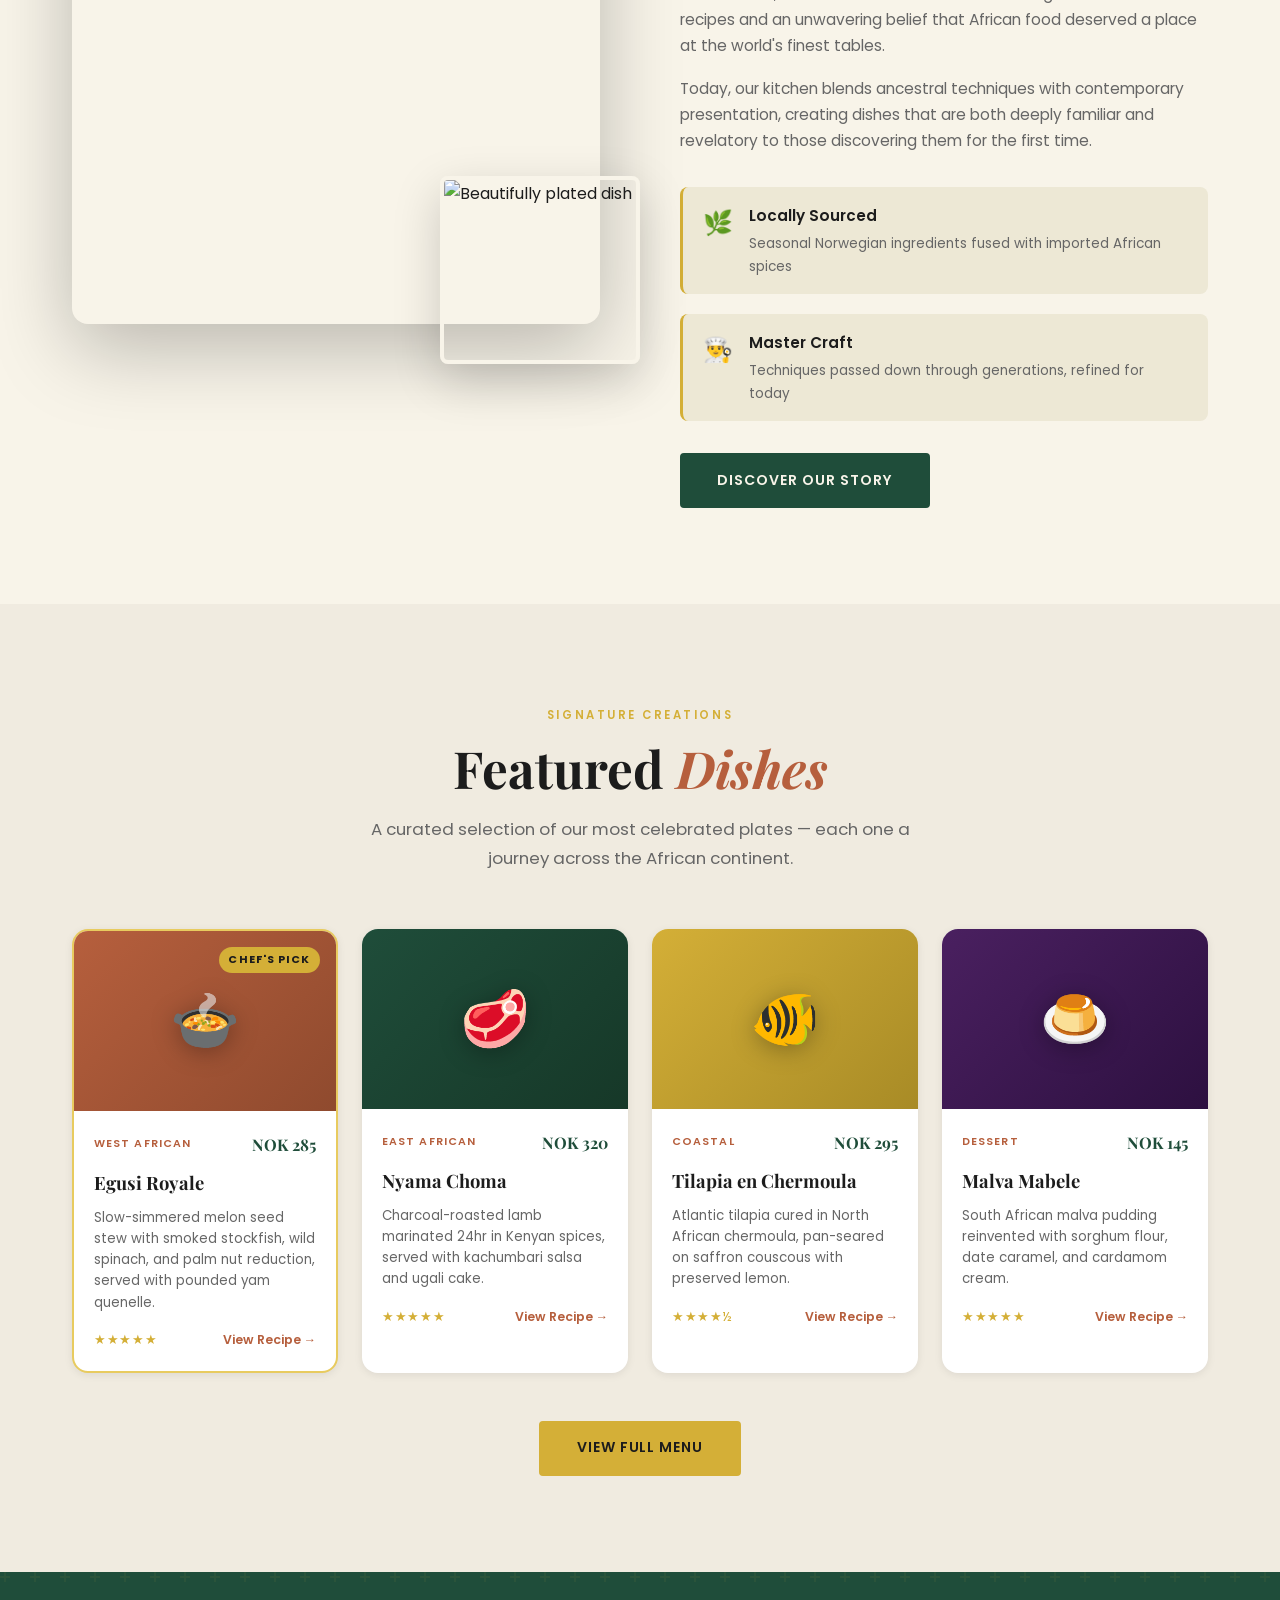
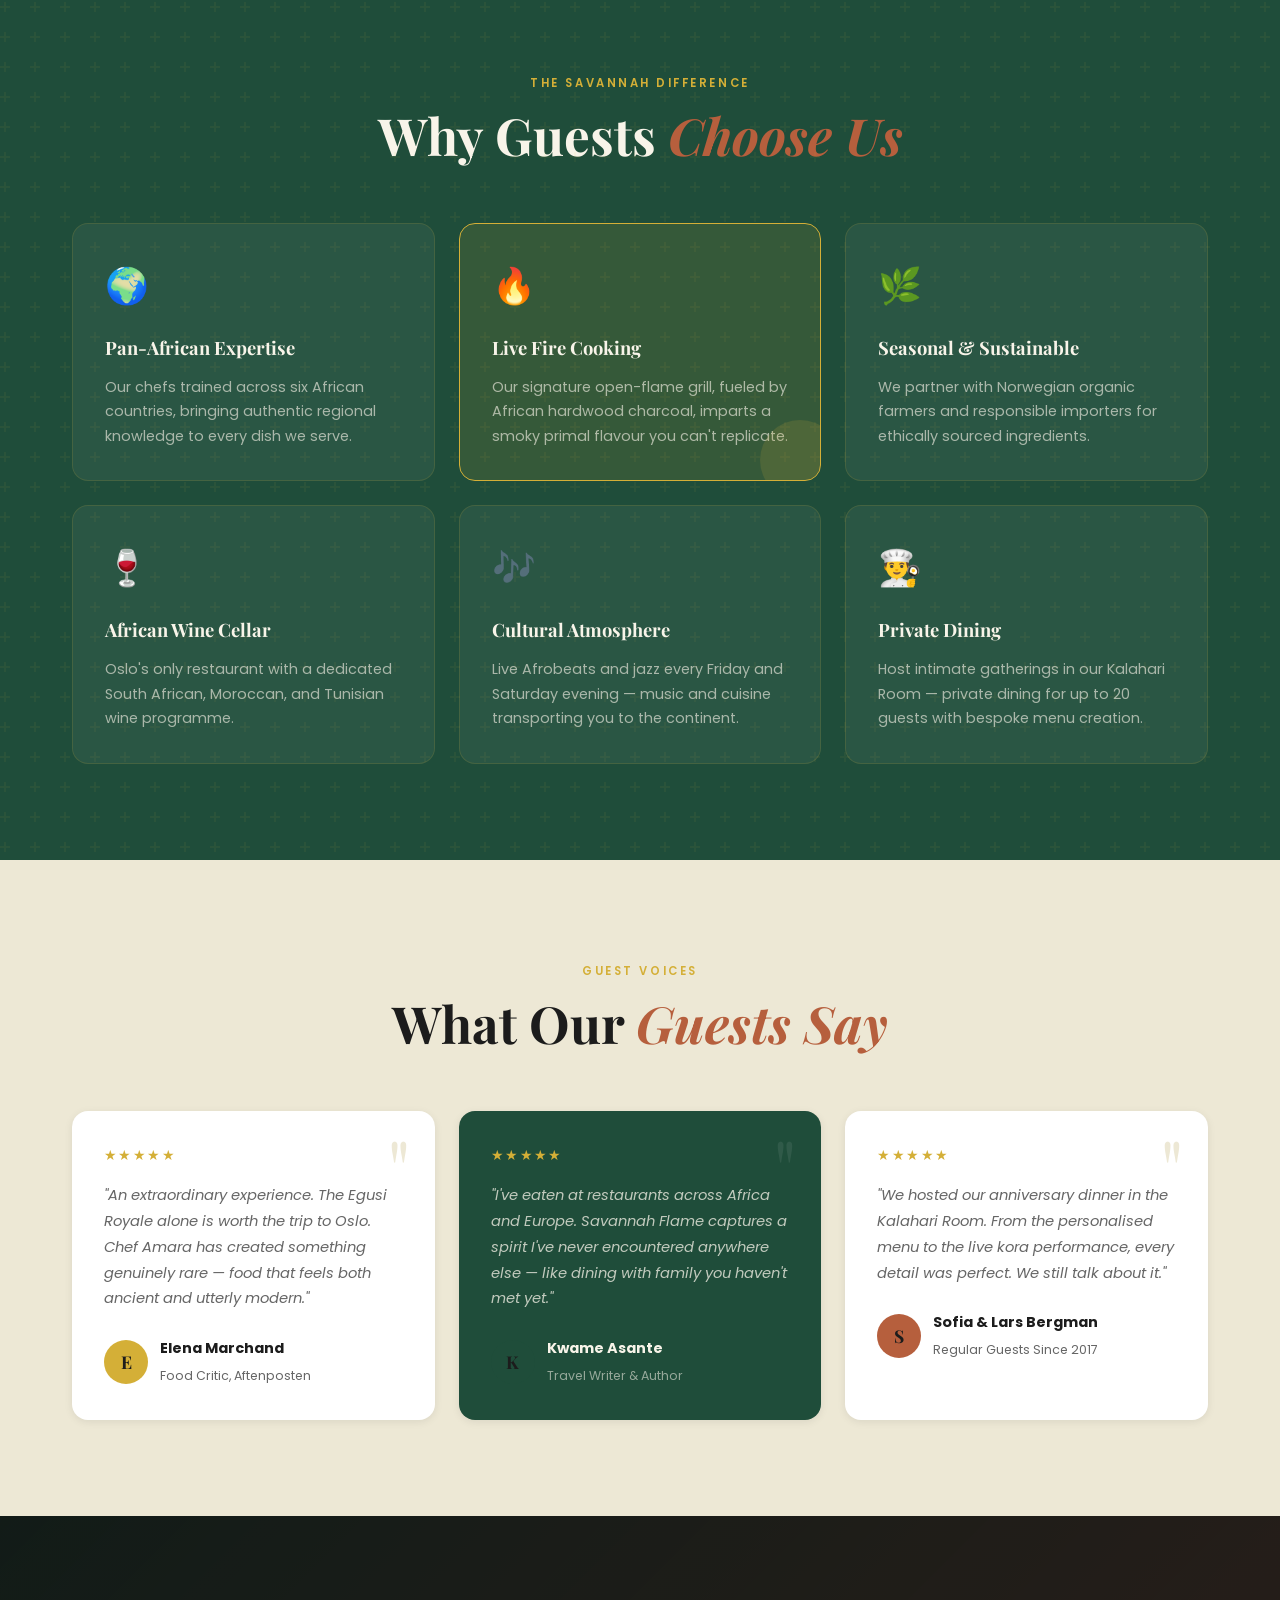
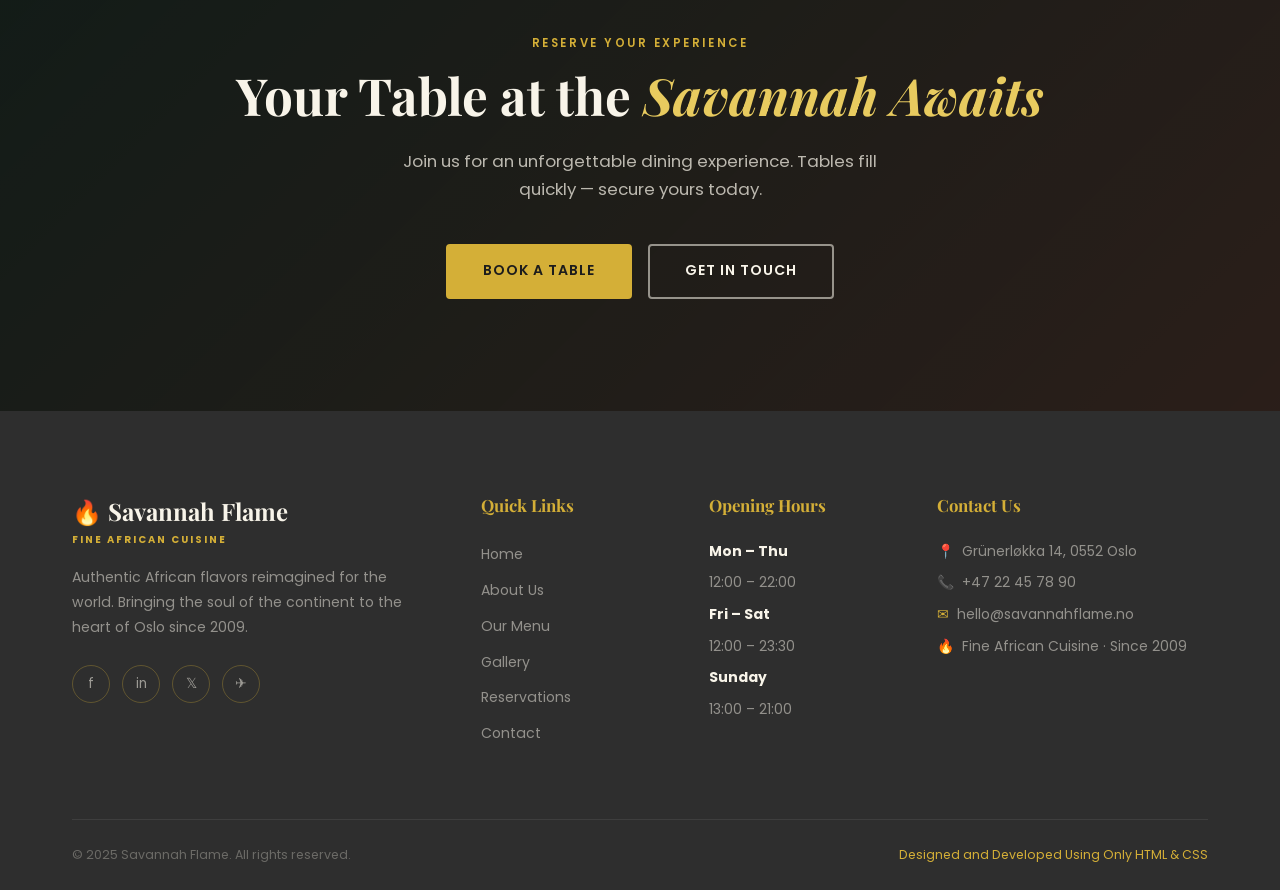
==== commit a4caf6be: "Add menu and reservations pages with structured layouts and responsive design" ====
--- a/index.html
+++ b/index.html
@@ -4,1484 +4,432 @@
   <meta charset="UTF-8" />
   <meta name="viewport" content="width=device-width, initial-scale=1.0" />
   <title>Savannah Flame — Authentic African Flavors Reimagined for the World</title>
-  <meta name="description" content="Experience the rich culinary heritage of Africa at Savannah Flame. Authentic flavors reimagined for the modern palate." />
+  <meta name="description" content="Premium African fusion restaurant in Oslo. Authentic flavors, modern artistry." />
   <link rel="stylesheet" href="css/main.css" />
-  <style>
-    /* ── HOME-SPECIFIC STYLES ── */
-
-    /* ==============================
-       HERO SLIDESHOW
-       ============================== */
-    .hero {
-      position: relative;
-      height: 100vh;
-      min-height: 600px;
-      overflow: hidden;
-      display: flex;
-      align-items: center;
-      justify-content: center;
-      margin-top: var(--nav-height);
-    }
-
-    /* Three slides stacked, crossfading */
-    .hero__slide {
-      position: absolute;
-      inset: 0;
-      background-size: cover;
-      background-position: center;
-      opacity: 0;
-      animation: slide-fade-in 18s infinite;
-    }
-
-    .hero__slide:nth-child(1) {
-      background-image: url('https://images.unsplash.com/photo-1504674900247-0877df9cc836?w=1600&q=80');
-      animation-delay: 0s;
-      animation-name: slide-ken-1;
-    }
-    .hero__slide:nth-child(2) {
-      background-image: url('https://images.unsplash.com/photo-1555939594-58d7cb561ad1?w=1600&q=80');
-      animation-delay: 6s;
-      animation-name: slide-ken-2;
-    }
-    .hero__slide:nth-child(3) {
-      background-image: url('https://images.unsplash.com/photo-1414235077428-338989a2e8c0?w=1600&q=80');
-      animation-delay: 12s;
-      animation-name: slide-ken-3;
-    }
-
-    @keyframes slide-ken-1 {
-      0%   { opacity: 0; transform: scale(1)    translateX(0); }
-      5%   { opacity: 1; }
-      30%  { opacity: 1; transform: scale(1.1)  translateX(-2%); }
-      36%  { opacity: 0; }
-      100% { opacity: 0; }
-    }
-    @keyframes slide-ken-2 {
-      0%   { opacity: 0; }
-      33%  { opacity: 0; transform: scale(1.05) translateX(1%); }
-      38%  { opacity: 1; }
-      63%  { opacity: 1; transform: scale(1.12) translateX(-1%); }
-      69%  { opacity: 0; }
-      100% { opacity: 0; }
-    }
-    @keyframes slide-ken-3 {
-      0%   { opacity: 0; }
-      66%  { opacity: 0; transform: scale(1)    translateX(-1%); }
-      71%  { opacity: 1; }
-      96%  { opacity: 1; transform: scale(1.08) translateX(1%); }
-      100% { opacity: 0; }
-    }
-
-    /* Gradient overlay: dark top-bottom + forest tint */
-    .hero__overlay {
-      position: absolute;
-      inset: 0;
-      background:
-        linear-gradient(180deg,
-          rgba(28,28,28,0.45) 0%,
-          rgba(31,77,58,0.25) 40%,
-          rgba(28,28,28,0.7) 100%
-        );
-      z-index: 1;
-    }
-
-    /* Decorative diagonal pattern */
-    .hero__pattern {
-      position: absolute;
-      inset: 0;
-      background-image:
-        repeating-linear-gradient(
-          -45deg,
-          transparent,
-          transparent 40px,
-          rgba(212,175,55,0.03) 40px,
-          rgba(212,175,55,0.03) 41px
-        );
-      z-index: 2;
-    }
-
-    .hero__content {
-      position: relative;
-      z-index: 3;
-      text-align: center;
-      color: var(--color-white);
-      max-width: 820px;
-      padding: 0 var(--space-lg);
-      animation: fade-up 1.1s ease 0.3s both;
-    }
-
-    .hero__eyebrow {
-      display: inline-flex;
-      align-items: center;
-      gap: var(--space-sm);
-      font-size: 0.72rem;
-      font-weight: 600;
-      letter-spacing: 0.25em;
-      text-transform: uppercase;
-      color: var(--color-gold);
-      margin-bottom: var(--space-md);
-    }
-
-    .hero__eyebrow::before,
-    .hero__eyebrow::after {
-      content: '';
-      display: block;
-      width: 32px;
-      height: 1px;
-      background: var(--color-gold);
-      opacity: 0.7;
-    }
-
-    .hero__title {
-      font-family: var(--font-heading);
-      font-size: clamp(2.8rem, 6vw, 5.5rem);
-      font-weight: 800;
-      line-height: 1.08;
-      color: var(--color-white);
-      margin-bottom: var(--space-md);
-      text-shadow: 0 4px 24px rgba(0,0,0,0.4);
-    }
-
-    .hero__title em {
-      font-style: italic;
-      color: var(--color-gold);
-    }
-
-    .hero__sub {
-      font-size: clamp(1rem, 2vw, 1.2rem);
-      color: rgba(255,255,255,0.82);
-      max-width: 540px;
-      margin: 0 auto var(--space-xl);
-      line-height: 1.75;
-    }
-
-    .hero__actions {
-      display: flex;
-      gap: var(--space-md);
-      justify-content: center;
-      flex-wrap: wrap;
-    }
-
-    /* Scroll arrow */
-    .hero__scroll {
-      position: absolute;
-      bottom: var(--space-lg);
-      left: 50%;
-      transform: translateX(-50%);
-      z-index: 3;
-      display: flex;
-      flex-direction: column;
-      align-items: center;
-      gap: 6px;
-      color: rgba(255,255,255,0.5);
-      font-size: 0.65rem;
-      letter-spacing: 0.15em;
-      text-transform: uppercase;
-    }
-
-    .hero__scroll-line {
-      width: 1px;
-      height: 48px;
-      background: linear-gradient(to bottom, transparent, rgba(212,175,55,0.8));
-      animation: bounce-y 2s ease-in-out infinite;
-    }
-
-    /* Slide dots */
-    .hero__dots {
-      position: absolute;
-      bottom: var(--space-lg);
-      right: var(--space-xl);
-      z-index: 3;
-      display: flex;
-      flex-direction: column;
-      gap: 8px;
-    }
-
-    .hero__dot {
-      width: 2px;
-      height: 24px;
-      background: rgba(255,255,255,0.3);
-      border-radius: 2px;
-      transition: background var(--transition-base);
-    }
-
-    /* ==============================
-       STATS SECTION
-       ============================== */
-    .stats {
-      background: var(--color-forest);
-      padding: var(--space-2xl) 0;
-      position: relative;
-      overflow: hidden;
-    }
-
-    .stats::before {
-      content: '';
-      position: absolute;
-      inset: 0;
-      background-image:
-        radial-gradient(circle at 20% 50%, rgba(212,175,55,0.08) 0%, transparent 50%),
-        radial-gradient(circle at 80% 50%, rgba(182,95,61,0.06) 0%, transparent 50%);
-    }
-
-    .stats__grid {
-      display: grid;
-      grid-template-columns: repeat(3, 1fr);
-      gap: var(--space-lg);
-      position: relative;
-    }
-
-    .stats__item {
-      text-align: center;
-      padding: var(--space-lg);
-      position: relative;
-    }
-
-    .stats__item:not(:last-child)::after {
-      content: '';
-      position: absolute;
-      right: 0;
-      top: 20%;
-      height: 60%;
-      width: 1px;
-      background: rgba(212,175,55,0.25);
-    }
-
-    .stats__number {
-      font-family: var(--font-heading);
-      font-size: clamp(2.8rem, 5vw, 4.5rem);
-      font-weight: 800;
-      color: var(--color-gold);
-      line-height: 1;
-      margin-bottom: 0.25rem;
-      animation: count-pulse 3s ease-in-out infinite;
-    }
-
-    .stats__item:nth-child(2) .stats__number { animation-delay: 0.5s; }
-    .stats__item:nth-child(3) .stats__number { animation-delay: 1s; }
-
-    .stats__label {
-      font-size: 0.8rem;
-      font-weight: 600;
-      letter-spacing: 0.15em;
-      text-transform: uppercase;
-      color: rgba(248,244,233,0.7);
-    }
-
-    .stats__desc {
-      font-size: 0.8rem;
-      color: rgba(248,244,233,0.4);
-      margin-top: 4px;
-    }
-
-    /* ==============================
-       FEATURED DISHES
-       ============================== */
-    .dishes {
-      background: var(--color-ivory);
-      padding: var(--space-3xl) 0;
-    }
-
-    .dishes__header {
-      text-align: center;
-      margin-bottom: var(--space-2xl);
-    }
-
-    .dishes__grid {
-      display: grid;
-      grid-template-columns: repeat(3, 1fr);
-      gap: var(--space-lg);
-    }
-
-    .dish-card {
-      background: var(--color-white);
-      border-radius: var(--radius-lg);
-      overflow: hidden;
-      box-shadow: var(--shadow-sm);
-      transition: transform var(--transition-base), box-shadow var(--transition-base);
-    }
-
-    .dish-card:hover {
-      transform: translateY(-8px);
-      box-shadow: var(--shadow-lg);
-    }
-
-    /* Gradient placeholder for food cards */
-    .dish-card__img {
-      height: 220px;
-      position: relative;
-      overflow: hidden;
-    }
-
-    .dish-card__img-bg {
-      width: 100%;
-      height: 100%;
-      transition: transform var(--transition-slow);
-    }
-
-    .dish-card:hover .dish-card__img-bg {
-      transform: scale(1.07);
-    }
-
-    /* Gradient palettes representing African cuisine vibes */
-    .dish-card__img-bg--1 {
-      background: linear-gradient(135deg, #5c2a0a 0%, #b65f3d 40%, #d4813a 70%, #e8a84a 100%);
-    }
-    .dish-card__img-bg--2 {
-      background: linear-gradient(135deg, #1f4d3a 0%, #2e7a55 50%, #4caf70 100%);
-    }
-    .dish-card__img-bg--3 {
-      background: linear-gradient(135deg, #3a1a3a 0%, #7a3a6a 50%, #c46a8a 100%);
-    }
-    .dish-card__img-bg--4 {
-      background: linear-gradient(135deg, #4a3a10 0%, #8a6a20 50%, #d4af37 100%);
-    }
-    .dish-card__img-bg--5 {
-      background: linear-gradient(135deg, #1a3a4a 0%, #2a6a8a 50%, #4a9ab5 100%);
-    }
-    .dish-card__img-bg--6 {
-      background: linear-gradient(135deg, #3a0a0a 0%, #8a1a1a 50%, #c43a2a 100%);
-    }
-
-    /* Decorative pattern overlay on dish card */
-    .dish-card__img-pattern {
-      position: absolute;
-      inset: 0;
-      background-image:
-        radial-gradient(circle at 30% 40%, rgba(255,255,255,0.12) 0%, transparent 40%),
-        radial-gradient(circle at 70% 70%, rgba(0,0,0,0.15) 0%, transparent 40%);
-    }
-
-    /* Dish type badge */
-    .dish-card__badge {
-      position: absolute;
-      top: var(--space-sm);
-      left: var(--space-sm);
-      padding: 4px 10px;
-      background: var(--color-gold);
-      color: var(--color-dark);
-      font-size: 0.65rem;
-      font-weight: 700;
-      letter-spacing: 0.1em;
-      text-transform: uppercase;
-      border-radius: var(--radius-pill);
-    }
-
-    .dish-card__body {
-      padding: var(--space-md);
-    }
-
-    .dish-card__category {
-      font-size: 0.7rem;
-      font-weight: 600;
-      letter-spacing: 0.15em;
-      text-transform: uppercase;
-      color: var(--color-terra);
-      margin-bottom: 0.3rem;
-    }
-
-    .dish-card__name {
-      font-family: var(--font-heading);
-      font-size: 1.25rem;
-      font-weight: 700;
-      color: var(--color-dark);
-      margin-bottom: 0.4rem;
-    }
-
-    .dish-card__desc {
-      font-size: 0.85rem;
-      color: var(--color-muted);
-      line-height: 1.6;
-      margin-bottom: var(--space-sm);
-    }
-
-    .dish-card__footer {
-      display: flex;
-      align-items: center;
-      justify-content: space-between;
-    }
-
-    .dish-card__price {
-      font-family: var(--font-heading);
-      font-size: 1.35rem;
-      font-weight: 700;
-      color: var(--color-forest);
-    }
-
-    .dish-card__order {
-      width: 36px;
-      height: 36px;
-      border-radius: 50%;
-      background: var(--color-forest);
-      color: var(--color-gold);
-      border: none;
-      display: flex;
-      align-items: center;
-      justify-content: center;
-      font-size: 1.1rem;
-      cursor: pointer;
-      transition: background var(--transition-fast), transform var(--transition-fast);
-    }
-
-    .dish-card__order:hover {
-      background: var(--color-gold);
-      color: var(--color-dark);
-      transform: scale(1.1);
-    }
-
-    .dishes__cta {
-      text-align: center;
-      margin-top: var(--space-2xl);
-    }
-
-    /* ==============================
-       STORY PREVIEW
-       ============================== */
-    .story {
-      background: var(--color-white);
-      padding: var(--space-3xl) 0;
-      overflow: hidden;
-    }
-
-    .story__grid {
-      display: grid;
-      grid-template-columns: 1fr 1fr;
-      gap: var(--space-2xl);
-      align-items: center;
-    }
-
-    .story__images {
-      position: relative;
-      height: 520px;
-    }
-
-    .story__img-main {
-      position: absolute;
-      top: 0;
-      left: 0;
-      width: 70%;
-      height: 78%;
-      border-radius: var(--radius-lg);
-      overflow: hidden;
-      box-shadow: var(--shadow-lg);
-    }
-
-    .story__img-accent {
-      position: absolute;
-      bottom: 0;
-      right: 0;
-      width: 52%;
-      height: 52%;
-      border-radius: var(--radius-lg);
-      overflow: hidden;
-      box-shadow: var(--shadow-lg);
-      border: 5px solid var(--color-ivory);
-    }
-
-    .story__img-photo {
-      width: 100%;
-      height: 100%;
-      object-fit: cover;
-      transition: transform var(--transition-slow);
-    }
-
-    .story__img-main:hover .story__img-photo,
-    .story__img-accent:hover .story__img-photo {
-      transform: scale(1.05);
-    }
-
-    /* Gold badge floating */
-    .story__badge {
-      position: absolute;
-      bottom: 30%;
-      left: 58%;
-      width: 110px;
-      height: 110px;
-      background: var(--color-gold);
-      border-radius: 50%;
-      display: flex;
-      flex-direction: column;
-      align-items: center;
-      justify-content: center;
-      text-align: center;
-      box-shadow: var(--shadow-gold);
-      z-index: 2;
-      animation: slow-spin 20s linear infinite;
-    }
-
-    .story__badge-inner {
-      display: flex;
-      flex-direction: column;
-      align-items: center;
-      animation: slow-spin 20s linear infinite reverse;
-    }
-
-    .story__badge-num {
-      font-family: var(--font-heading);
-      font-size: 1.8rem;
-      font-weight: 800;
-      color: var(--color-dark);
-      line-height: 1;
-    }
-
-    .story__badge-text {
-      font-size: 0.55rem;
-      font-weight: 700;
-      letter-spacing: 0.1em;
-      text-transform: uppercase;
-      color: var(--color-dark);
-      text-align: center;
-      max-width: 60px;
-    }
-
-    .story__content {
-      max-width: 520px;
-    }
-
-    .story__quote {
-      font-family: var(--font-heading);
-      font-size: 1.2rem;
-      font-style: italic;
-      color: var(--color-forest);
-      border-left: 3px solid var(--color-gold);
-      padding-left: var(--space-md);
-      margin-bottom: var(--space-lg);
-      line-height: 1.6;
-    }
-
-    .story__text {
-      font-size: 0.95rem;
-      color: var(--color-mid);
-      line-height: 1.9;
-      margin-bottom: var(--space-md);
-    }
-
-    /* ==============================
-       WHY CHOOSE US
-       ============================== */
-    .why {
-      background: var(--color-forest);
-      padding: var(--space-3xl) 0;
-      position: relative;
-      overflow: hidden;
-    }
-
-    .why::before {
-      content: '';
-      position: absolute;
-      top: -60px;
-      right: -60px;
-      width: 320px;
-      height: 320px;
-      border-radius: 50%;
-      background: radial-gradient(circle, rgba(212,175,55,0.1), transparent 70%);
-    }
-
-    .why::after {
-      content: '';
-      position: absolute;
-      bottom: -80px;
-      left: -40px;
-      width: 240px;
-      height: 240px;
-      border-radius: 50%;
-      background: radial-gradient(circle, rgba(182,95,61,0.12), transparent 70%);
-    }
-
-    .why__header {
-      text-align: center;
-      margin-bottom: var(--space-2xl);
-    }
-
-    .why__header .section-title {
-      color: var(--color-ivory);
-    }
-
-    .why__header .section-subtitle {
-      color: rgba(248,244,233,0.65);
-      margin: 0 auto;
-    }
-
-    .why__grid {
-      display: grid;
-      grid-template-columns: repeat(4, 1fr);
-      gap: var(--space-lg);
-      position: relative;
-      z-index: 1;
-    }
-
-    .why-card {
-      background: rgba(255,255,255,0.05);
-      border: 1px solid rgba(212,175,55,0.15);
-      border-radius: var(--radius-lg);
-      padding: var(--space-lg);
-      text-align: center;
-      transition: background var(--transition-base), border-color var(--transition-base), transform var(--transition-base);
-    }
-
-    .why-card:hover {
-      background: rgba(212,175,55,0.1);
-      border-color: rgba(212,175,55,0.4);
-      transform: translateY(-6px);
-    }
-
-    .why-card__icon {
-      width: 60px;
-      height: 60px;
-      border-radius: 50%;
-      background: rgba(212,175,55,0.15);
-      border: 1px solid rgba(212,175,55,0.3);
-      display: flex;
-      align-items: center;
-      justify-content: center;
-      margin: 0 auto var(--space-md);
-      font-size: 1.5rem;
-      transition: background var(--transition-base);
-    }
-
-    .why-card:hover .why-card__icon {
-      background: var(--color-gold);
-    }
-
-    .why-card__title {
-      font-family: var(--font-heading);
-      font-size: 1.1rem;
-      font-weight: 700;
-      color: var(--color-ivory);
-      margin-bottom: 0.5rem;
-    }
-
-    .why-card__text {
-      font-size: 0.85rem;
-      color: rgba(248,244,233,0.6);
-      line-height: 1.7;
-    }
-
-    /* ==============================
-       TESTIMONIALS
-       ============================== */
-    .testimonials {
-      background: var(--color-ivory);
-      padding: var(--space-3xl) 0;
-    }
-
-    .testimonials__header {
-      text-align: center;
-      margin-bottom: var(--space-2xl);
-    }
-
-    .testimonials__grid {
-      display: grid;
-      grid-template-columns: repeat(3, 1fr);
-      gap: var(--space-lg);
-    }
-
-    .testimonial-card {
-      background: var(--color-white);
-      border-radius: var(--radius-lg);
-      padding: var(--space-lg);
-      box-shadow: var(--shadow-sm);
-      position: relative;
-      transition: transform var(--transition-base), box-shadow var(--transition-base);
-    }
-
-    .testimonial-card:hover {
-      transform: translateY(-5px);
-      box-shadow: var(--shadow-md);
-    }
-
-    .testimonial-card::before {
-      content: '\201C';
-      position: absolute;
-      top: -10px;
-      left: var(--space-md);
-      font-family: var(--font-heading);
-      font-size: 5rem;
-      color: var(--color-gold);
-      opacity: 0.25;
-      line-height: 1;
-    }
-
-    .testimonial-card__stars {
-      display: flex;
-      gap: 3px;
-      margin-bottom: var(--space-sm);
-    }
-
-    .star {
-      color: var(--color-gold);
-      font-size: 0.9rem;
-    }
-
-    .testimonial-card__text {
-      font-size: 0.9rem;
-      color: var(--color-mid);
-      line-height: 1.8;
-      font-style: italic;
-      margin-bottom: var(--space-md);
-    }
-
-    .testimonial-card__author {
-      display: flex;
-      align-items: center;
-      gap: var(--space-sm);
-    }
-
-    .testimonial-card__avatar {
-      width: 44px;
-      height: 44px;
-      border-radius: 50%;
-      display: flex;
-      align-items: center;
-      justify-content: center;
-      font-family: var(--font-heading);
-      font-size: 1rem;
-      font-weight: 700;
-      color: var(--color-white);
-      flex-shrink: 0;
-    }
-
-    .avatar--forest { background: var(--color-forest); }
-    .avatar--terra  { background: var(--color-terra); }
-    .avatar--gold   { background: var(--color-gold-dk); }
-
-    .testimonial-card__name {
-      font-weight: 600;
-      font-size: 0.9rem;
-      color: var(--color-dark);
-    }
-
-    .testimonial-card__location {
-      font-size: 0.75rem;
-      color: var(--color-muted);
-    }
-
-    /* ==============================
-       CALL TO ACTION
-       ============================== */
-    .cta-section {
-      position: relative;
-      padding: var(--space-3xl) 0;
-      overflow: hidden;
-      background: var(--color-dark);
-    }
-
-    .cta-section__bg {
-      position: absolute;
-      inset: 0;
-      background-image: url('https://images.unsplash.com/photo-1559339352-11d035aa65de?w=1600&q=80');
-      background-size: cover;
-      background-position: center;
-      opacity: 0.25;
-      animation: kenburns-2 15s ease-in-out infinite alternate;
-    }
-
-    .cta-section__overlay {
-      position: absolute;
-      inset: 0;
-      background: linear-gradient(135deg,
-        rgba(31,77,58,0.85) 0%,
-        rgba(28,28,28,0.75) 100%
-      );
-    }
-
-    .cta-section__content {
-      position: relative;
-      z-index: 1;
-      text-align: center;
-      max-width: 680px;
-      margin: 0 auto;
-    }
-
-    .cta-section__title {
-      font-family: var(--font-heading);
-      font-size: clamp(2.2rem, 4vw, 3.5rem);
-      font-weight: 800;
-      color: var(--color-white);
-      margin-bottom: var(--space-md);
-    }
-
-    .cta-section__title em {
-      color: var(--color-gold);
-      font-style: italic;
-    }
-
-    .cta-section__text {
-      font-size: 1.05rem;
-      color: rgba(255,255,255,0.75);
-      margin-bottom: var(--space-xl);
-      line-height: 1.8;
-    }
-
-    .cta-section__actions {
-      display: flex;
-      gap: var(--space-md);
-      justify-content: center;
-      flex-wrap: wrap;
-    }
-
-    /* Decorative african-pattern border element */
-    .cta-section__decor {
-      position: absolute;
-      left: 5%;
-      top: 50%;
-      transform: translateY(-50%);
-      width: 60px;
-      height: 60px;
-      border: 2px solid rgba(212,175,55,0.3);
-      border-radius: 50%;
-      opacity: 0.5;
-    }
-
-    .cta-section__decor::before {
-      content: '';
-      position: absolute;
-      inset: 8px;
-      border: 1px solid rgba(212,175,55,0.4);
-      border-radius: 50%;
-    }
-
-    .cta-section__decor2 {
-      position: absolute;
-      right: 5%;
-      top: 50%;
-      transform: translateY(-50%);
-      width: 80px;
-      height: 80px;
-      border: 2px solid rgba(182,95,61,0.3);
-      border-radius: 50%;
-      opacity: 0.5;
-    }
-
-    /* ==============================
-       RESPONSIVE
-       ============================== */
-    @media (max-width: 1024px) {
-      .dishes__grid {
-        grid-template-columns: repeat(2, 1fr);
-      }
-
-      .why__grid {
-        grid-template-columns: repeat(2, 1fr);
-      }
-
-      .testimonials__grid {
-        grid-template-columns: repeat(2, 1fr);
-      }
-    }
-
-    @media (max-width: 768px) {
-      .hero__title {
-        font-size: 2.4rem;
-      }
-
-      .stats__grid {
-        grid-template-columns: 1fr;
-        gap: 0;
-      }
-
-      .stats__item:not(:last-child)::after {
-        right: auto;
-        left: 20%;
-        top: auto;
-        bottom: 0;
-        width: 60%;
-        height: 1px;
-      }
-
-      .dishes__grid {
-        grid-template-columns: 1fr;
-      }
-
-      .story__grid {
-        grid-template-columns: 1fr;
-      }
-
-      .story__images {
-        height: 360px;
-      }
-
-      .story__badge {
-        width: 90px;
-        height: 90px;
-      }
-
-      .why__grid {
-        grid-template-columns: 1fr;
-      }
-
-      .testimonials__grid {
-        grid-template-columns: 1fr;
-      }
-    }
-
-    @media (max-width: 480px) {
-      .hero__actions {
-        flex-direction: column;
-        align-items: center;
-      }
-
-      .hero__dots {
-        display: none;
-      }
-    }
-  </style>
+  <link rel="stylesheet" href="css/home.css" />
 </head>
 <body>
 
-  <!-- ══════════════════════════════════════
-       MOBILE NAV TOGGLE (hidden checkbox)
-  ══════════════════════════════════════ -->
-  <input type="checkbox" id="nav-toggle" aria-hidden="true" />
-
-  <!-- ══════════════════════════════════════
-       NAVIGATION
-  ══════════════════════════════════════ -->
-  <nav class="nav" role="navigation" aria-label="Main navigation">
-    <div class="nav__inner">
-
-      <a href="index.html" class="nav__logo" aria-label="Savannah Flame Home">
-        <span class="nav__logo-name">Savannah <span>Flame</span></span>
-        <span class="nav__logo-tagline">African Fusion Dining</span>
-      </a>
-
-      <ul class="nav__links" role="list">
-        <li><a href="index.html"              class="nav__link active">Home</a></li>
-        <li><a href="pages/about.html"        class="nav__link">About</a></li>
-        <li><a href="pages/menu.html"         class="nav__link">Menu</a></li>
-        <li><a href="pages/gallery.html"      class="nav__link">Gallery</a></li>
-        <li><a href="pages/reservations.html" class="nav__link">Reservations</a></li>
-        <li><a href="pages/contact.html"      class="nav__link">Contact</a></li>
-        <li>
-          <a href="pages/reservations.html" class="btn btn--primary nav__cta">Book a Table</a>
-        </li>
-      </ul>
-
-      <!-- Hamburger label (activates #nav-toggle checkbox) -->
-      <label class="nav__hamburger" for="nav-toggle" aria-label="Toggle mobile menu">
-        <span></span>
-        <span></span>
-        <span></span>
-      </label>
-
-    </div>
-  </nav>
-
-  <!-- ══════════════════════════════════════
-       HERO SECTION
-  ══════════════════════════════════════ -->
-  <section class="hero" aria-label="Hero">
-
-    <!-- Slideshow slides -->
-    <div class="hero__slide" aria-hidden="true"></div>
-    <div class="hero__slide" aria-hidden="true"></div>
-    <div class="hero__slide" aria-hidden="true"></div>
-
-    <!-- Overlays -->
-    <div class="hero__overlay" aria-hidden="true"></div>
-    <div class="hero__pattern" aria-hidden="true"></div>
-
-    <!-- Hero content -->
-    <div class="hero__content">
-      <p class="hero__eyebrow">Est. 2009 &bull; Nairobi &bull; Award-Winning</p>
-
-      <h1 class="hero__title">
-        Authentic <em>African</em> Flavors<br>
-        Reimagined for the World
-      </h1>
-
-      <p class="hero__sub">
-        Where ancient culinary traditions meet modern artistry.
-        Every plate tells the story of a continent bursting with flavor,
-        culture, and passion.
-      </p>
-
-      <div class="hero__actions">
-        <a href="pages/menu.html" class="btn btn--primary">Explore Our Menu</a>
-        <a href="pages/reservations.html" class="btn btn--outline-light">Book a Table</a>
-      </div>
-    </div>
-
-    <!-- Slide position indicators -->
-    <div class="hero__dots" aria-hidden="true">
-      <div class="hero__dot"></div>
-      <div class="hero__dot"></div>
-      <div class="hero__dot"></div>
-    </div>
-
-    <!-- Scroll indicator -->
-    <div class="hero__scroll" aria-hidden="true">
-      <span>Scroll</span>
-      <div class="hero__scroll-line"></div>
-    </div>
-
-  </section>
-
-  <!-- ══════════════════════════════════════
-       STATISTICS
-  ══════════════════════════════════════ -->
-  <section class="stats" aria-label="Restaurant highlights">
-    <div class="container">
-      <div class="stats__grid">
-
-        <div class="stats__item">
-          <div class="stats__number">15+</div>
-          <div class="stats__label">Years of Excellence</div>
-          <div class="stats__desc">Crafting unforgettable experiences since 2009</div>
-        </div>
-
-        <div class="stats__item">
-          <div class="stats__number">20K+</div>
-          <div class="stats__label">Happy Guests</div>
-          <div class="stats__desc">Smiles across every table, every evening</div>
-        </div>
-
-        <div class="stats__item">
-          <div class="stats__number">50+</div>
-          <div class="stats__label">Signature Dishes</div>
-          <div class="stats__desc">Each recipe a journey through African terroir</div>
-        </div>
-
-      </div>
-    </div>
-  </section>
-
-  <!-- ══════════════════════════════════════
-       FEATURED DISHES
-  ══════════════════════════════════════ -->
-  <section class="dishes section" aria-labelledby="dishes-title">
-    <div class="container">
-
-      <div class="dishes__header">
-        <span class="section-eyebrow">Signature Creations</span>
-        <h2 class="section-title" id="dishes-title">Dishes That Define Us</h2>
-        <div class="gold-bar"></div>
-        <p class="section-subtitle" style="margin: 0 auto;">
-          Handcrafted by our head chef using the finest locally-sourced ingredients
-          and time-honoured spice routes of the continent.
+<input type="checkbox" id="nav-toggle" aria-hidden="true" />
+
+<!-- NAVIGATION -->
+<nav class="nav-wrapper" role="navigation" aria-label="Main navigation">
+  <div class="nav-inner">
+    <a href="index.html" class="nav-logo" aria-label="Savannah Flame home">
+      <div class="logo-icon">🔥</div>
+      <div class="logo-text-wrap">
+        Savannah Flame
+        <small>Fine African Cuisine</small>
+      </div>
+    </a>
+    <label class="nav-hamburger" for="nav-toggle" aria-label="Toggle menu">
+      <span></span><span></span><span></span>
+    </label>
+    <ul class="nav-links">
+      <li><a href="index.html" class="active">Home</a></li>
+      <li><a href="about.html">About</a></li>
+      <li><a href="menu.html">Menu</a></li>
+      <li><a href="gallery.html">Gallery</a></li>
+      <li><a href="reservations.html">Reservations</a></li>
+      <li><a href="contact.html">Contact</a></li>
+      <li><a href="reservations.html" class="nav-cta">Book a Table</a></li>
+    </ul>
+  </div>
+</nav>
+
+<main>
+
+  <!-- HERO -->
+  <section class="hero" aria-label="Hero banner">
+    <div class="hero-slides" aria-hidden="true">
+      <div class="slide slide-1"></div>
+      <div class="slide slide-2"></div>
+      <div class="slide slide-3"></div>
+    </div>
+    <div class="hero-overlay"></div>
+    <div class="hero-content container">
+      <div class="hero-text">
+        <p class="hero-label">Est. 2009 · Oslo, Norway</p>
+        <h1 class="hero-title">
+          Authentic African<br/>
+          <em>Flavors Reimagined</em><br/>
+          for the World
+        </h1>
+        <p class="hero-sub">
+          Where the rich heritage of African cuisine meets modern culinary artistry.
+          Every dish tells a story of culture, spice, and soulful tradition.
         </p>
-      </div>
-
-      <div class="dishes__grid">
-
-        <!-- Dish 1 -->
-        <article class="dish-card">
-          <div class="dish-card__img">
-            <div class="dish-card__img-bg dish-card__img-bg--1"></div>
-            <div class="dish-card__img-pattern"></div>
-            <span class="dish-card__badge">Chef's Pick</span>
-          </div>
-          <div class="dish-card__body">
-            <p class="dish-card__category">Main Course</p>
-            <h3 class="dish-card__name">Nyama Choma Royale</h3>
-            <p class="dish-card__desc">Slow-roasted prime rib seasoned with East African spice blends, served with ugali crisps and a red wine jus.</p>
-            <div class="dish-card__footer">
-              <span class="dish-card__price">KSh 3,200</span>
-              <a href="pages/menu.html" class="dish-card__order" aria-label="View on menu">+</a>
-            </div>
-          </div>
-        </article>
-
-        <!-- Dish 2 -->
-        <article class="dish-card">
-          <div class="dish-card__img">
-            <div class="dish-card__img-bg dish-card__img-bg--2"></div>
-            <div class="dish-card__img-pattern"></div>
-          </div>
-          <div class="dish-card__body">
-            <p class="dish-card__category">Starter</p>
-            <h3 class="dish-card__name">Suya Skewer Trio</h3>
-            <p class="dish-card__desc">West African-spiced beef skewers with groundnut glaze, pickled cucumber ribbons and harissa aioli.</p>
-            <div class="dish-card__footer">
-              <span class="dish-card__price">KSh 1,400</span>
-              <a href="pages/menu.html" class="dish-card__order" aria-label="View on menu">+</a>
-            </div>
-          </div>
-        </article>
-
-        <!-- Dish 3 -->
-        <article class="dish-card">
-          <div class="dish-card__img">
-            <div class="dish-card__img-bg dish-card__img-bg--5"></div>
-            <div class="dish-card__img-pattern"></div>
-            <span class="dish-card__badge">Seasonal</span>
-          </div>
-          <div class="dish-card__body">
-            <p class="dish-card__category">Seafood</p>
-            <h3 class="dish-card__name">Swahili Coast Prawns</h3>
-            <p class="dish-card__desc">Tiger prawns in a coconut-tamarind broth with lemongrass, served with turmeric pilau and lime.</p>
-            <div class="dish-card__footer">
-              <span class="dish-card__price">KSh 2,800</span>
-              <a href="pages/menu.html" class="dish-card__order" aria-label="View on menu">+</a>
-            </div>
-          </div>
-        </article>
-
-        <!-- Dish 4 -->
-        <article class="dish-card">
-          <div class="dish-card__img">
-            <div class="dish-card__img-bg dish-card__img-bg--4"></div>
-            <div class="dish-card__img-pattern"></div>
-          </div>
-          <div class="dish-card__body">
-            <p class="dish-card__category">Grill</p>
-            <h3 class="dish-card__name">Savannah Flame Grill</h3>
-            <p class="dish-card__desc">Mixed grill platter: lamb chops, chicken thighs and merguez sausage over mesquite with chimichurri verde.</p>
-            <div class="dish-card__footer">
-              <span class="dish-card__price">KSh 4,500</span>
-              <a href="pages/menu.html" class="dish-card__order" aria-label="View on menu">+</a>
-            </div>
-          </div>
-        </article>
-
-        <!-- Dish 5 -->
-        <article class="dish-card">
-          <div class="dish-card__img">
-            <div class="dish-card__img-bg dish-card__img-bg--3"></div>
-            <div class="dish-card__img-pattern"></div>
-          </div>
-          <div class="dish-card__body">
-            <p class="dish-card__category">Dessert</p>
-            <h3 class="dish-card__name">Baobab Panna Cotta</h3>
-            <p class="dish-card__desc">Silky baobab-infused panna cotta with a hibiscus coulis, candied tamarind and toasted sesame praline.</p>
-            <div class="dish-card__footer">
-              <span class="dish-card__price">KSh 950</span>
-              <a href="pages/menu.html" class="dish-card__order" aria-label="View on menu">+</a>
-            </div>
-          </div>
-        </article>
-
-        <!-- Dish 6 -->
-        <article class="dish-card">
-          <div class="dish-card__img">
-            <div class="dish-card__img-bg dish-card__img-bg--6"></div>
-            <div class="dish-card__img-pattern"></div>
-            <span class="dish-card__badge">Spicy</span>
-          </div>
-          <div class="dish-card__body">
-            <p class="dish-card__category">Main Course</p>
-            <h3 class="dish-card__name">Berbere Lamb Tagine</h3>
-            <p class="dish-card__desc">Ethiopian-spiced slow-braised lamb shoulder with preserved lemon, medjool dates, and saffron couscous.</p>
-            <div class="dish-card__footer">
-              <span class="dish-card__price">KSh 3,600</span>
-              <a href="pages/menu.html" class="dish-card__order" aria-label="View on menu">+</a>
-            </div>
-          </div>
-        </article>
-
-      </div><!-- /.dishes__grid -->
-
-      <div class="dishes__cta">
-        <a href="pages/menu.html" class="btn btn--forest">View Full Menu</a>
-      </div>
-
-    </div>
-  </section>
-
-  <!-- ══════════════════════════════════════
-       STORY PREVIEW
-  ══════════════════════════════════════ -->
-  <section class="story section" aria-labelledby="story-title">
-    <div class="container">
-      <div class="story__grid">
-
-        <!-- Images -->
-        <div class="story__images">
-          <div class="story__img-main">
+        <div class="hero-actions">
+          <a href="menu.html" class="btn btn-gold">Explore Menu</a>
+          <a href="reservations.html" class="btn btn-outline">Book a Table</a>
+        </div>
+      </div>
+      <div class="scroll-hint" aria-hidden="true">
+        <span>Scroll</span>
+        <div class="scroll-line"></div>
+      </div>
+    </div>
+    <div class="slide-dots" aria-hidden="true">
+      <span class="dot dot-1"></span>
+      <span class="dot dot-2"></span>
+      <span class="dot dot-3"></span>
+    </div>
+  </section>
+
+  <!-- STATS STRIP -->
+  <section class="stats-strip" aria-label="Restaurant statistics">
+    <div class="container">
+      <div class="stats-grid">
+        <div class="stat-item">
+          <span class="stat-num">15<sup>+</sup></span>
+          <span class="stat-label">Years of Excellence</span>
+        </div>
+        <div class="stat-divider" aria-hidden="true"></div>
+        <div class="stat-item">
+          <span class="stat-num">20K<sup>+</sup></span>
+          <span class="stat-label">Happy Guests</span>
+        </div>
+        <div class="stat-divider" aria-hidden="true"></div>
+        <div class="stat-item">
+          <span class="stat-num">50<sup>+</sup></span>
+          <span class="stat-label">Signature Dishes</span>
+        </div>
+        <div class="stat-divider" aria-hidden="true"></div>
+        <div class="stat-item">
+          <span class="stat-num">4</span>
+          <span class="stat-label">Award Wins</span>
+        </div>
+      </div>
+    </div>
+  </section>
+
+  <!-- STORY PREVIEW -->
+  <section class="story section-pad" aria-labelledby="story-title">
+    <div class="container">
+      <div class="story-grid">
+        <div class="story-images">
+          <div class="story-img story-img-main">
             <img
-              src="https://images.unsplash.com/photo-1600891964599-f61ba0e24092?w=800&q=80"
-              alt="Chef plating a dish at Savannah Flame"
-              class="story__img-photo"
+              src="https://images.unsplash.com/photo-1555396273-367ea4eb4db5?w=700&q=80&auto=format&fit=crop"
+              alt="Warm candlelit interior of Savannah Flame restaurant"
               loading="lazy"
             />
           </div>
-          <div class="story__img-accent">
+          <div class="story-img story-img-sm">
             <img
-              src="https://images.unsplash.com/photo-1517248135467-4c7edcad34c4?w=600&q=80"
-              alt="Elegant interior of Savannah Flame restaurant"
-              class="story__img-photo"
+              src="https://images.unsplash.com/photo-1414235077428-338989a2e8c0?w=400&q=80&auto=format&fit=crop"
+              alt="Beautifully plated dish"
               loading="lazy"
             />
           </div>
-          <!-- Floating badge -->
-          <div class="story__badge" aria-label="15 years of excellence">
-            <div class="story__badge-inner">
-              <span class="story__badge-num">15</span>
-              <span class="story__badge-text">Years of Excellence</span>
-            </div>
-          </div>
-        </div>
-
-        <!-- Content -->
-        <div class="story__content">
-          <span class="section-eyebrow">Our Heritage</span>
-          <h2 class="section-title" id="story-title">
-            A Story Born From the Heart of Africa
-          </h2>
-          <div class="gold-bar gold-bar--left"></div>
-
-          <blockquote class="story__quote">
-            "I wanted the world to taste Africa the way I grew up tasting it — vibrant, generous, alive."
+          <div class="story-badge" aria-hidden="true">
+            <span>Since</span>
+            <strong>2009</strong>
+          </div>
+        </div>
+        <div class="story-content">
+          <p class="section-label">Our Story</p>
+          <h2 class="section-title" id="story-title">Born From the <span>Heart of Africa</span></h2>
+          <div class="ornament"><span>✦</span></div>
+          <p class="story-text">
+            Savannah Flame was born from a deep love for the vibrant cuisines of West, East, and Southern
+            Africa — a desire to share the warmth, depth, and soul of these traditions with the world.
+            Our founder, Chef Amara Diallo, left Dakar with little more than her grandmother's recipes
+            and an unwavering belief that African food deserved a place at the world's finest tables.
+          </p>
+          <p class="story-text">
+            Today, our kitchen blends ancestral techniques with contemporary presentation, creating dishes
+            that are both deeply familiar and revelatory to those discovering them for the first time.
+          </p>
+          <div class="story-features">
+            <div class="story-feat">
+              <span class="feat-icon" aria-hidden="true">🌿</span>
+              <div>
+                <strong>Locally Sourced</strong>
+                <p>Seasonal Norwegian ingredients fused with imported African spices</p>
+              </div>
+            </div>
+            <div class="story-feat">
+              <span class="feat-icon" aria-hidden="true">👨‍🍳</span>
+              <div>
+                <strong>Master Craft</strong>
+                <p>Techniques passed down through generations, refined for today</p>
+              </div>
+            </div>
+          </div>
+          <a href="about.html" class="btn btn-forest">Discover Our Story</a>
+        </div>
+      </div>
+    </div>
+  </section>
+
+  <!-- FEATURED DISHES -->
+  <section class="featured section-pad" aria-labelledby="featured-title">
+    <div class="container">
+      <div class="text-center">
+        <p class="section-label">Signature Creations</p>
+        <h2 class="section-title" id="featured-title">Featured <span>Dishes</span></h2>
+        <p class="section-subtitle">A curated selection of our most celebrated plates — each one a journey across the African continent.</p>
+      </div>
+      <div class="dishes-grid">
+
+        <article class="dish-card dish-card--feature">
+          <div class="dish-img-wrap">
+            <div class="dish-gradient" style="--g1:#b65f3d;--g2:#8f4a2e;">
+              <span class="dish-emoji" aria-hidden="true">🍲</span>
+            </div>
+            <div class="dish-badge">Chef's Pick</div>
+          </div>
+          <div class="dish-info">
+            <div class="dish-meta">
+              <span class="dish-tag">West African</span>
+              <span class="dish-price">NOK 285</span>
+            </div>
+            <h3 class="dish-name">Egusi Royale</h3>
+            <p class="dish-desc">Slow-simmered melon seed stew with smoked stockfish, wild spinach, and palm nut reduction, served with pounded yam quenelle.</p>
+            <div class="dish-footer">
+              <div class="dish-rating" aria-label="5 out of 5 stars"><span aria-hidden="true">★★★★★</span></div>
+              <a href="menu.html" class="dish-link">View Recipe →</a>
+            </div>
+          </div>
+        </article>
+
+        <article class="dish-card">
+          <div class="dish-img-wrap">
+            <div class="dish-gradient" style="--g1:#1f4d3a;--g2:#163828;">
+              <span class="dish-emoji" aria-hidden="true">🥩</span>
+            </div>
+          </div>
+          <div class="dish-info">
+            <div class="dish-meta">
+              <span class="dish-tag">East African</span>
+              <span class="dish-price">NOK 320</span>
+            </div>
+            <h3 class="dish-name">Nyama Choma</h3>
+            <p class="dish-desc">Charcoal-roasted lamb marinated 24hr in Kenyan spices, served with kachumbari salsa and ugali cake.</p>
+            <div class="dish-footer">
+              <div class="dish-rating" aria-label="5 stars"><span aria-hidden="true">★★★★★</span></div>
+              <a href="menu.html" class="dish-link">View Recipe →</a>
+            </div>
+          </div>
+        </article>
+
+        <article class="dish-card">
+          <div class="dish-img-wrap">
+            <div class="dish-gradient" style="--g1:#d4af37;--g2:#a88b26;">
+              <span class="dish-emoji" aria-hidden="true">🐠</span>
+            </div>
+          </div>
+          <div class="dish-info">
+            <div class="dish-meta">
+              <span class="dish-tag">Coastal</span>
+              <span class="dish-price">NOK 295</span>
+            </div>
+            <h3 class="dish-name">Tilapia en Chermoula</h3>
+            <p class="dish-desc">Atlantic tilapia cured in North African chermoula, pan-seared on saffron couscous with preserved lemon.</p>
+            <div class="dish-footer">
+              <div class="dish-rating" aria-label="4.5 stars"><span aria-hidden="true">★★★★½</span></div>
+              <a href="menu.html" class="dish-link">View Recipe →</a>
+            </div>
+          </div>
+        </article>
+
+        <article class="dish-card">
+          <div class="dish-img-wrap">
+            <div class="dish-gradient" style="--g1:#4a2060;--g2:#2d1040;">
+              <span class="dish-emoji" aria-hidden="true">🍮</span>
+            </div>
+          </div>
+          <div class="dish-info">
+            <div class="dish-meta">
+              <span class="dish-tag">Dessert</span>
+              <span class="dish-price">NOK 145</span>
+            </div>
+            <h3 class="dish-name">Malva Mabele</h3>
+            <p class="dish-desc">South African malva pudding reinvented with sorghum flour, date caramel, and cardamom cream.</p>
+            <div class="dish-footer">
+              <div class="dish-rating" aria-label="5 stars"><span aria-hidden="true">★★★★★</span></div>
+              <a href="menu.html" class="dish-link">View Recipe →</a>
+            </div>
+          </div>
+        </article>
+
+      </div>
+      <div class="text-center" style="margin-top:3rem;">
+        <a href="menu.html" class="btn btn-gold">View Full Menu</a>
+      </div>
+    </div>
+  </section>
+
+  <!-- WHY CHOOSE US -->
+  <section class="why section-pad" aria-labelledby="why-title">
+    <div class="why-texture" aria-hidden="true"></div>
+    <div class="container">
+      <div class="text-center">
+        <p class="section-label">The Savannah Difference</p>
+        <h2 class="section-title" id="why-title">Why Guests <span>Choose Us</span></h2>
+      </div>
+      <div class="why-grid">
+        <div class="why-card">
+          <div class="why-icon" aria-hidden="true">🌍</div>
+          <h3>Pan-African Expertise</h3>
+          <p>Our chefs trained across six African countries, bringing authentic regional knowledge to every dish we serve.</p>
+        </div>
+        <div class="why-card why-card--featured">
+          <div class="why-icon" aria-hidden="true">🔥</div>
+          <h3>Live Fire Cooking</h3>
+          <p>Our signature open-flame grill, fueled by African hardwood charcoal, imparts a smoky primal flavour you can't replicate.</p>
+          <div class="why-pulse" aria-hidden="true"></div>
+        </div>
+        <div class="why-card">
+          <div class="why-icon" aria-hidden="true">🌿</div>
+          <h3>Seasonal & Sustainable</h3>
+          <p>We partner with Norwegian organic farmers and responsible importers for ethically sourced ingredients.</p>
+        </div>
+        <div class="why-card">
+          <div class="why-icon" aria-hidden="true">🍷</div>
+          <h3>African Wine Cellar</h3>
+          <p>Oslo's only restaurant with a dedicated South African, Moroccan, and Tunisian wine programme.</p>
+        </div>
+        <div class="why-card">
+          <div class="why-icon" aria-hidden="true">🎶</div>
+          <h3>Cultural Atmosphere</h3>
+          <p>Live Afrobeats and jazz every Friday and Saturday evening — music and cuisine transporting you to the continent.</p>
+        </div>
+        <div class="why-card">
+          <div class="why-icon" aria-hidden="true">👨‍🍳</div>
+          <h3>Private Dining</h3>
+          <p>Host intimate gatherings in our Kalahari Room — private dining for up to 20 guests with bespoke menu creation.</p>
+        </div>
+      </div>
+    </div>
+  </section>
+
+  <!-- TESTIMONIALS -->
+  <section class="testimonials section-pad" aria-labelledby="testi-title">
+    <div class="container">
+      <div class="text-center">
+        <p class="section-label">Guest Voices</p>
+        <h2 class="section-title" id="testi-title">What Our <span>Guests Say</span></h2>
+      </div>
+      <div class="testi-grid">
+
+        <figure class="testi-card">
+          <div class="testi-stars" aria-label="5 stars">★★★★★</div>
+          <blockquote>
+            <p>"An extraordinary experience. The Egusi Royale alone is worth the trip to Oslo. Chef Amara has created something genuinely rare — food that feels both ancient and utterly modern."</p>
           </blockquote>
-
-          <p class="story__text">
-            Savannah Flame was founded in 2009 by Chef Amara Diallo with a singular dream: to honour
-            the culinary diversity of an entire continent and share it with the world. From the smoky
-            braais of Southern Africa to the aromatic stews of North Africa's medinas, every dish on
-            our menu carries centuries of tradition.
-          </p>
-
-          <p class="story__text">
-            What began as a modest dining room in Nairobi has grown into an internationally recognised
-            destination — winner of three consecutive East Africa Restaurant Awards and a Condé Nast
-            Traveller recommendation for five straight years.
-          </p>
-
-          <a href="pages/about.html" class="btn btn--outline-gold">Read Our Full Story</a>
-        </div>
-
-      </div>
-    </div>
-  </section>
-
-  <!-- ══════════════════════════════════════
-       WHY CHOOSE US
-  ══════════════════════════════════════ -->
-  <section class="why section" aria-labelledby="why-title">
-    <div class="container">
-
-      <div class="why__header">
-        <span class="section-eyebrow">Why Savannah Flame</span>
-        <h2 class="section-title" id="why-title">A Dining Experience Unlike Any Other</h2>
-        <div class="gold-bar"></div>
-        <p class="section-subtitle" style="color: rgba(248,244,233,0.65); margin: 0 auto;">
-          Four pillars define every evening you spend with us.
-        </p>
-      </div>
-
-      <div class="why__grid">
-
-        <div class="why-card">
-          <div class="why-card__icon" aria-hidden="true">🌿</div>
-          <h3 class="why-card__title">Farm to Flame</h3>
-          <p class="why-card__text">We partner directly with local farmers and artisan producers to source the freshest, most flavourful ingredients the continent offers.</p>
-        </div>
-
-        <div class="why-card">
-          <div class="why-card__icon" aria-hidden="true">👨‍🍳</div>
-          <h3 class="why-card__title">Master Craftsmanship</h3>
-          <p class="why-card__text">Our award-winning culinary team blends traditional techniques with modern precision — every plate is an act of creative artistry.</p>
-        </div>
-
-        <div class="why-card">
-          <div class="why-card__icon" aria-hidden="true">🌍</div>
-          <h3 class="why-card__title">Pan-African Identity</h3>
-          <p class="why-card__text">One menu, 54 culinary traditions. We celebrate East, West, North, Southern, and Central African flavour profiles with equal reverence.</p>
-        </div>
-
-        <div class="why-card">
-          <div class="why-card__icon" aria-hidden="true">✨</div>
-          <h3 class="why-card__title">Immersive Ambience</h3>
-          <p class="why-card__text">From the handcrafted décor to the curated Afrobeats soundtrack, every sensory detail is designed to transport you to the Savannah.</p>
-        </div>
-
-      </div>
-
-    </div>
-  </section>
-
-  <!-- ══════════════════════════════════════
-       TESTIMONIALS
-  ══════════════════════════════════════ -->
-  <section class="testimonials section" aria-labelledby="testimonials-title">
-    <div class="container">
-
-      <div class="testimonials__header">
-        <span class="section-eyebrow">Guest Voices</span>
-        <h2 class="section-title" id="testimonials-title">What Our Guests Are Saying</h2>
-        <div class="gold-bar"></div>
-      </div>
-
-      <div class="testimonials__grid">
-
-        <article class="testimonial-card">
-          <div class="testimonial-card__stars" aria-label="5 stars">
-            <span class="star">★</span><span class="star">★</span>
-            <span class="star">★</span><span class="star">★</span><span class="star">★</span>
-          </div>
-          <p class="testimonial-card__text">
-            "The Nyama Choma Royale was transcendent. I've travelled across Africa and this dish captured every memory in one bite. Savannah Flame is pure magic."
-          </p>
-          <div class="testimonial-card__author">
-            <div class="testimonial-card__avatar avatar--forest">AM</div>
+          <figcaption>
+            <div class="testi-avatar" aria-hidden="true">E</div>
             <div>
-              <p class="testimonial-card__name">Amani Mwangi</p>
-              <p class="testimonial-card__location">Nairobi, Kenya</p>
-            </div>
-          </div>
-        </article>
-
-        <article class="testimonial-card">
-          <div class="testimonial-card__stars" aria-label="5 stars">
-            <span class="star">★</span><span class="star">★</span>
-            <span class="star">★</span><span class="star">★</span><span class="star">★</span>
-          </div>
-          <p class="testimonial-card__text">
-            "An absolutely stunning experience — from the warm, earthy decor to the extraordinary Berbere Tagine. This is African cuisine elevated to its rightful place."
-          </p>
-          <div class="testimonial-card__author">
-            <div class="testimonial-card__avatar avatar--terra">SO</div>
+              <strong>Elena Marchand</strong>
+              <span>Food Critic, Aftenposten</span>
+            </div>
+          </figcaption>
+        </figure>
+
+        <figure class="testi-card testi-card--featured">
+          <div class="testi-stars" aria-label="5 stars">★★★★★</div>
+          <blockquote>
+            <p>"I've eaten at restaurants across Africa and Europe. Savannah Flame captures a spirit I've never encountered anywhere else — like dining with family you haven't met yet."</p>
+          </blockquote>
+          <figcaption>
+            <div class="testi-avatar" style="background:var(--forest)" aria-hidden="true">K</div>
             <div>
-              <p class="testimonial-card__name">Sophie Okafor</p>
-              <p class="testimonial-card__location">Lagos, Nigeria</p>
-            </div>
-          </div>
-        </article>
-
-        <article class="testimonial-card">
-          <div class="testimonial-card__stars" aria-label="5 stars">
-            <span class="star">★</span><span class="star">★</span>
-            <span class="star">★</span><span class="star">★</span><span class="star">★</span>
-          </div>
-          <p class="testimonial-card__text">
-            "I brought my international clients here and they were blown away. The Swahili Coast Prawns and baobab dessert had everyone asking for the recipe. Simply world-class."
-          </p>
-          <div class="testimonial-card__author">
-            <div class="testimonial-card__avatar avatar--gold">JK</div>
+              <strong>Kwame Asante</strong>
+              <span>Travel Writer &amp; Author</span>
+            </div>
+          </figcaption>
+        </figure>
+
+        <figure class="testi-card">
+          <div class="testi-stars" aria-label="5 stars">★★★★★</div>
+          <blockquote>
+            <p>"We hosted our anniversary dinner in the Kalahari Room. From the personalised menu to the live kora performance, every detail was perfect. We still talk about it."</p>
+          </blockquote>
+          <figcaption>
+            <div class="testi-avatar" style="background:var(--terracotta)" aria-hidden="true">S</div>
             <div>
-              <p class="testimonial-card__name">James Kariuki</p>
-              <p class="testimonial-card__location">Kampala, Uganda</p>
-            </div>
-          </div>
-        </article>
-
-      </div>
-
-    </div>
-  </section>
-
-  <!-- ══════════════════════════════════════
-       CALL TO ACTION
-  ══════════════════════════════════════ -->
-  <section class="cta-section" aria-labelledby="cta-title">
-    <div class="cta-section__bg" aria-hidden="true"></div>
-    <div class="cta-section__overlay" aria-hidden="true"></div>
-    <div class="cta-section__decor" aria-hidden="true"></div>
-    <div class="cta-section__decor2" aria-hidden="true"></div>
-
-    <div class="container">
-      <div class="cta-section__content">
-        <span class="section-eyebrow">Reserve Your Evening</span>
-        <h2 class="cta-section__title" id="cta-title">
-          Ready for an <em>Unforgettable</em><br>Evening?
-        </h2>
-        <p class="cta-section__text">
-          Secure your table at Savannah Flame and let us take you on a culinary
-          journey across the African continent. Private dining and events available.
-        </p>
-        <div class="cta-section__actions">
-          <a href="pages/reservations.html" class="btn btn--primary">Book a Table</a>
-          <a href="pages/contact.html" class="btn btn--outline-light">Contact Us</a>
-        </div>
-      </div>
-    </div>
-  </section>
-
-  <!-- ══════════════════════════════════════
-       FOOTER
-  ══════════════════════════════════════ -->
-  <footer class="footer" role="contentinfo">
-    <div class="container">
-      <div class="footer__grid">
-
-        <!-- Brand column -->
-        <div class="footer__brand">
-          <div class="footer__logo-name">Savannah <span>Flame</span></div>
-          <p class="footer__tagline">Authentic African Flavors Reimagined</p>
-          <p class="footer__about">
-            A culinary landmark celebrating the extraordinary diversity of African cuisine.
-            Every dish is a story; every evening is a journey.
-          </p>
-          <div class="footer__social">
-            <a href="#" class="footer__social-link" aria-label="Instagram">IG</a>
-            <a href="#" class="footer__social-link" aria-label="Facebook">FB</a>
-            <a href="#" class="footer__social-link" aria-label="Twitter / X">X</a>
-            <a href="#" class="footer__social-link" aria-label="TripAdvisor">TA</a>
-          </div>
-        </div>
-
-        <!-- Quick Links -->
-        <div>
-          <h3 class="footer__col-title">Quick Links</h3>
-          <ul class="footer__links">
-            <li><a href="index.html">Home</a></li>
-            <li><a href="pages/about.html">Our Story</a></li>
-            <li><a href="pages/menu.html">Menu</a></li>
-            <li><a href="pages/gallery.html">Gallery</a></li>
-            <li><a href="pages/reservations.html">Reservations</a></li>
-            <li><a href="pages/contact.html">Contact</a></li>
-          </ul>
-        </div>
-
-        <!-- Opening Hours -->
-        <div>
-          <h3 class="footer__col-title">Opening Hours</h3>
-          <div class="footer__hours">
-            <div class="footer__hours-item">
-              <span class="day">Monday – Thursday</span>
-              <span>12pm – 10pm</span>
-            </div>
-            <div class="footer__hours-item">
-              <span class="day">Friday</span>
-              <span>12pm – 11pm</span>
-            </div>
-            <div class="footer__hours-item">
-              <span class="day">Saturday</span>
-              <span>11am – 11pm</span>
-            </div>
-            <div class="footer__hours-item">
-              <span class="day">Sunday</span>
-              <span>11am – 9pm</span>
-            </div>
-          </div>
-        </div>
-
-        <!-- Contact Details -->
-        <div>
-          <h3 class="footer__col-title">Find Us</h3>
-          <div class="footer__contact">
-            <div class="footer__contact-item">
-              <span class="footer__contact-icon">📍</span>
-              <span>14 Acacia Avenue, Westlands,<br>Nairobi, Kenya</span>
-            </div>
-            <div class="footer__contact-item">
-              <span class="footer__contact-icon">📞</span>
-              <span>+254 712 345 678</span>
-            </div>
-            <div class="footer__contact-item">
-              <span class="footer__contact-icon">✉️</span>
-              <span>reservations@savannahflame.com</span>
-            </div>
-            <div class="footer__contact-item">
-              <span class="footer__contact-icon">🌐</span>
-              <span>www.savannahflame.com</span>
-            </div>
-          </div>
-        </div>
-
-      </div><!-- /.footer__grid -->
-
-      <div class="footer__bottom">
-        <span>© 2024 Savannah Flame. All rights reserved.</span>
-        <span class="footer__credit">Designed and Developed Using Only HTML &amp; CSS</span>
-        <span>
-          <a href="pages/reservations.html">Book a Table</a> &nbsp;|&nbsp;
-          <a href="#">Privacy Policy</a>
-        </span>
-      </div>
-
-    </div>
-  </footer>
+              <strong>Sofia &amp; Lars Bergman</strong>
+              <span>Regular Guests Since 2017</span>
+            </div>
+          </figcaption>
+        </figure>
+
+      </div>
+    </div>
+  </section>
+
+  <!-- CTA BANNER -->
+  <section class="cta-banner" aria-labelledby="cta-title">
+    <div class="cta-bg" aria-hidden="true"></div>
+    <div class="container">
+      <div class="cta-inner">
+        <p class="section-label">Reserve Your Experience</p>
+        <h2 class="cta-title" id="cta-title">Your Table at the <em>Savannah Awaits</em></h2>
+        <p class="cta-sub">Join us for an unforgettable dining experience. Tables fill quickly — secure yours today.</p>
+        <div class="cta-actions">
+          <a href="reservations.html" class="btn btn-gold">Book a Table</a>
+          <a href="contact.html" class="btn btn-outline">Get in Touch</a>
+        </div>
+      </div>
+    </div>
+  </section>
+
+</main>
+
+<!-- FOOTER -->
+<footer class="site-footer" role="contentinfo">
+  <div class="container">
+    <div class="footer-grid">
+      <div class="footer-brand">
+        <div class="footer-logo-name">🔥 Savannah Flame<small>Fine African Cuisine</small></div>
+        <p>Authentic African flavors reimagined for the world. Bringing the soul of the continent to the heart of Oslo since 2009.</p>
+        <nav class="footer-social" aria-label="Social media links">
+          <a href="#" aria-label="Facebook">f</a>
+          <a href="#" aria-label="Instagram">in</a>
+          <a href="#" aria-label="Twitter/X">𝕏</a>
+          <a href="#" aria-label="TripAdvisor">✈</a>
+        </nav>
+      </div>
+      <div class="footer-col">
+        <h4>Quick Links</h4>
+        <ul class="footer-links">
+          <li><a href="index.html">Home</a></li>
+          <li><a href="about.html">About Us</a></li>
+          <li><a href="menu.html">Our Menu</a></li>
+          <li><a href="gallery.html">Gallery</a></li>
+          <li><a href="reservations.html">Reservations</a></li>
+          <li><a href="contact.html">Contact</a></li>
+        </ul>
+      </div>
+      <div class="footer-col">
+        <h4>Opening Hours</h4>
+        <div class="footer-info">
+          <p><strong>Mon – Thu</strong></p>
+          <p>12:00 – 22:00</p>
+          <p><strong>Fri – Sat</strong></p>
+          <p>12:00 – 23:30</p>
+          <p><strong>Sunday</strong></p>
+          <p>13:00 – 21:00</p>
+        </div>
+      </div>
+      <div class="footer-col">
+        <h4>Contact Us</h4>
+        <div class="footer-info">
+          <p><span class="fi-icon" aria-hidden="true">📍</span> Grünerløkka 14, 0552 Oslo</p>
+          <p><span class="fi-icon" aria-hidden="true">📞</span> +47 22 45 78 90</p>
+          <p><span class="fi-icon" aria-hidden="true">✉</span> hello@savannahflame.no</p>
+          <p><span class="fi-icon" aria-hidden="true">🔥</span> Fine African Cuisine · Since 2009</p>
+        </div>
+      </div>
+    </div>
+    <div class="footer-bottom">
+      <p>&copy; 2025 Savannah Flame. All rights reserved.</p>
+      <p class="craft">Designed and Developed Using Only HTML &amp; CSS</p>
+    </div>
+  </div>
+</footer>
 
 </body>
 </html>
--- a/css/main.css
+++ b/css/main.css
@@ -1,851 +1,423 @@
 /* ============================================================
    SAVANNAH FLAME — Main Stylesheet
    Authentic African Flavors Reimagined for the World
-   Pure HTML5 & CSS3 — No JavaScript
+   Pure HTML5 + CSS3 | No JavaScript
    ============================================================ */
 
-/* ── Google Fonts ── */
-@import url('https://fonts.googleapis.com/css2?family=Playfair+Display:ital,wght@0,400;0,500;0,600;0,700;0,800;1,400;1,600&family=Poppins:wght@300;400;500;600;700&display=swap');
-
-/* ============================================================
-   1. CSS CUSTOM PROPERTIES
-   ============================================================ */
+@import url('https://fonts.googleapis.com/css2?family=Playfair+Display:ital,wght@0,400;0,600;0,700;0,900;1,400;1,700&family=Poppins:wght@300;400;500;600&display=swap');
+
+/* ─── CSS Custom Properties ─────────────────────────────────── */
 :root {
-  /* Brand Colors */
-  --color-forest:    #1f4d3a;
-  --color-forest-dk: #163629;
-  --color-forest-lt: #2a6650;
-  --color-gold:      #d4af37;
-  --color-gold-lt:   #e8c84a;
-  --color-gold-dk:   #b8941f;
-  --color-ivory:     #f8f4e9;
-  --color-ivory-dk:  #ede8d4;
-  --color-terra:     #b65f3d;
-  --color-terra-lt:  #cc7a56;
-  --color-terra-dk:  #8e4a2e;
-  --color-dark:      #1c1c1c;
-  --color-mid:       #4a4a4a;
-  --color-muted:     #7a7a7a;
-  --color-white:     #ffffff;
-  --color-overlay:   rgba(28, 28, 28, 0.55);
-
-  /* Typography */
+  --forest:     #1f4d3a;
+  --forest-dk:  #163828;
+  --forest-lt:  #2a6650;
+  --gold:       #d4af37;
+  --gold-lt:    #e8cb5f;
+  --gold-dk:    #a88b26;
+  --ivory:      #f8f4e9;
+  --ivory-dk:   #ede8d5;
+  --terracotta: #b65f3d;
+  --terra-dk:   #8f4a2e;
+  --dark:       #1c1c1c;
+  --dark-mid:   #2e2e2e;
+  --mid-gray:   #666;
+  --light-gray: #f0ebe0;
+
   --font-heading: 'Playfair Display', Georgia, serif;
   --font-body:    'Poppins', sans-serif;
 
-  /* Spacing Scale */
-  --space-xs:  0.5rem;
-  --space-sm:  1rem;
-  --space-md:  1.5rem;
-  --space-lg:  2.5rem;
-  --space-xl:  4rem;
-  --space-2xl: 6rem;
-  --space-3xl: 9rem;
-
-  /* Transitions */
-  --transition-fast:   0.2s ease;
-  --transition-base:   0.35s ease;
-  --transition-slow:   0.6s ease;
-
-  /* Borders */
   --radius-sm: 4px;
   --radius-md: 8px;
   --radius-lg: 16px;
-  --radius-pill: 999px;
-
-  /* Shadows */
+
   --shadow-sm: 0 2px 8px rgba(0,0,0,0.08);
   --shadow-md: 0 6px 24px rgba(0,0,0,0.12);
   --shadow-lg: 0 16px 48px rgba(0,0,0,0.18);
-  --shadow-gold: 0 4px 20px rgba(212,175,55,0.35);
-
-  /* Layout */
-  --container-max: 1200px;
-  --nav-height: 80px;
-}
-
-/* ============================================================
-   2. RESET & BASE
-   ============================================================ */
-*, *::before, *::after {
-  box-sizing: border-box;
-  margin: 0;
-  padding: 0;
-}
-
-html {
-  font-size: 16px;
-  scroll-behavior: smooth;
-  -webkit-text-size-adjust: 100%;
-}
-
+  --shadow-xl: 0 24px 80px rgba(0,0,0,0.25);
+
+  --transition: 0.35s cubic-bezier(0.4, 0, 0.2, 1);
+  --nav-h: 80px;
+}
+
+/* ─── Reset ──────────────────────────────────────────────────── */
+*, *::before, *::after { box-sizing: border-box; margin: 0; padding: 0; }
+html { scroll-behavior: smooth; }
 body {
   font-family: var(--font-body);
-  color: var(--color-dark);
-  background-color: var(--color-ivory);
+  color: var(--dark);
+  background: var(--ivory);
   line-height: 1.7;
   overflow-x: hidden;
 }
-
-img {
-  max-width: 100%;
-  display: block;
-}
-
-a {
-  text-decoration: none;
-  color: inherit;
-}
-
-ul, ol {
-  list-style: none;
-}
-
-input, textarea, select, button {
-  font-family: inherit;
-  font-size: inherit;
-}
-
-/* ============================================================
-   3. TYPOGRAPHY UTILITIES
-   ============================================================ */
-h1, h2, h3, h4, h5, h6 {
-  font-family: var(--font-heading);
-  line-height: 1.2;
-  color: var(--color-dark);
-}
-
-.section-eyebrow {
+img { max-width: 100%; display: block; }
+a { text-decoration: none; color: inherit; }
+ul { list-style: none; }
+
+/* ─── Typography Utilities ───────────────────────────────────── */
+.section-label {
   display: inline-block;
   font-family: var(--font-body);
-  font-size: 0.75rem;
+  font-size: 0.72rem;
   font-weight: 600;
-  letter-spacing: 0.2em;
+  letter-spacing: 0.22em;
   text-transform: uppercase;
-  color: var(--color-gold);
-  margin-bottom: var(--space-sm);
-}
-
+  color: var(--gold);
+  margin-bottom: 0.75rem;
+}
 .section-title {
   font-family: var(--font-heading);
-  font-size: clamp(2rem, 4vw, 3rem);
+  font-size: clamp(2rem, 4vw, 3.2rem);
   font-weight: 700;
-  line-height: 1.15;
-  margin-bottom: var(--space-md);
-}
-
+  color: var(--dark);
+  line-height: 1.2;
+}
+.section-title span { color: var(--terracotta); font-style: italic; }
 .section-subtitle {
   font-size: 1.05rem;
-  color: var(--color-muted);
-  max-width: 560px;
-  line-height: 1.8;
-}
-
-/* ============================================================
-   4. LAYOUT UTILITIES
-   ============================================================ */
-.container {
-  width: 100%;
-  max-width: var(--container-max);
-  margin: 0 auto;
-  padding: 0 var(--space-lg);
-}
-
-.section {
-  padding: var(--space-3xl) 0;
-}
-
-.section--ivory  { background: var(--color-ivory); }
-.section--white  { background: var(--color-white); }
-.section--forest { background: var(--color-forest); color: var(--color-ivory); }
-.section--dark   { background: var(--color-dark); color: var(--color-ivory); }
-
+  color: var(--mid-gray);
+  max-width: 600px;
+  margin-top: 1rem;
+}
 .text-center { text-align: center; }
-.text-left   { text-align: left; }
-
-/* ============================================================
-   5. BUTTONS
-   ============================================================ */
+.text-center .section-subtitle { margin: 1rem auto 0; }
+
+/* ─── Layout ─────────────────────────────────────────────────── */
+.container { width: 100%; max-width: 1200px; margin: 0 auto; padding: 0 2rem; }
+.section-pad { padding: 6rem 0; }
+
+/* ─── Buttons ────────────────────────────────────────────────── */
 .btn {
-  display: inline-flex;
-  align-items: center;
-  gap: var(--space-xs);
-  padding: 0.85rem 2rem;
-  border-radius: var(--radius-pill);
+  display: inline-block;
+  padding: 0.85rem 2.2rem;
+  border-radius: var(--radius-sm);
   font-family: var(--font-body);
-  font-size: 0.875rem;
+  font-size: 0.88rem;
   font-weight: 600;
-  letter-spacing: 0.06em;
+  letter-spacing: 0.07em;
   text-transform: uppercase;
   cursor: pointer;
-  border: 2px solid transparent;
-  transition: background var(--transition-base),
-              color var(--transition-base),
-              border-color var(--transition-base),
-              transform var(--transition-fast),
-              box-shadow var(--transition-base);
-}
-
-.btn:hover {
+  transition: all var(--transition);
+}
+.btn-gold {
+  background: var(--gold);
+  color: var(--dark);
+  border: 2px solid var(--gold);
+}
+.btn-gold:hover {
+  background: var(--gold-lt);
+  border-color: var(--gold-lt);
   transform: translateY(-2px);
-}
-
-.btn--primary {
-  background: var(--color-gold);
-  color: var(--color-dark);
-  border-color: var(--color-gold);
-}
-.btn--primary:hover {
-  background: var(--color-gold-lt);
-  border-color: var(--color-gold-lt);
-  box-shadow: var(--shadow-gold);
-}
-
-.btn--outline-light {
+  box-shadow: 0 8px 24px rgba(212,175,55,0.35);
+}
+.btn-outline {
   background: transparent;
-  color: var(--color-white);
-  border-color: rgba(255,255,255,0.7);
-}
-.btn--outline-light:hover {
-  background: rgba(255,255,255,0.12);
-  border-color: var(--color-white);
-}
-
-.btn--outline-gold {
-  background: transparent;
-  color: var(--color-gold);
-  border-color: var(--color-gold);
-}
-.btn--outline-gold:hover {
-  background: var(--color-gold);
-  color: var(--color-dark);
-}
-
-.btn--forest {
-  background: var(--color-forest);
-  color: var(--color-ivory);
-  border-color: var(--color-forest);
-}
-.btn--forest:hover {
-  background: var(--color-forest-lt);
-  border-color: var(--color-forest-lt);
-  box-shadow: var(--shadow-md);
-}
-
-/* ============================================================
-   6. GOLD DIVIDER
-   ============================================================ */
-.gold-divider {
+  color: var(--ivory);
+  border: 2px solid rgba(248,244,233,0.55);
+}
+.btn-outline:hover {
+  background: rgba(248,244,233,0.1);
+  border-color: var(--ivory);
+  transform: translateY(-2px);
+}
+.btn-forest {
+  background: var(--forest);
+  color: var(--ivory);
+  border: 2px solid var(--forest);
+}
+.btn-forest:hover {
+  background: var(--forest-lt);
+  border-color: var(--forest-lt);
+  transform: translateY(-2px);
+  box-shadow: 0 8px 24px rgba(31,77,58,0.4);
+}
+
+/* ─── Ornament divider ───────────────────────────────────────── */
+.ornament {
   display: flex;
   align-items: center;
-  gap: var(--space-sm);
-  margin-bottom: var(--space-md);
-}
-
-.gold-divider::before,
-.gold-divider::after {
+  gap: 1rem;
+  margin: 1.5rem 0;
+}
+.ornament::before, .ornament::after {
   content: '';
   flex: 1;
   height: 1px;
-  background: var(--color-gold);
-  opacity: 0.4;
-}
-
-.gold-divider .diamond {
-  width: 8px;
-  height: 8px;
-  background: var(--color-gold);
-  transform: rotate(45deg);
-  flex-shrink: 0;
-}
-
-.gold-bar {
-  width: 60px;
-  height: 3px;
-  background: linear-gradient(90deg, var(--color-gold), var(--color-gold-lt));
-  border-radius: 2px;
-  margin: var(--space-sm) auto var(--space-md);
-}
-
-.gold-bar--left {
-  margin-left: 0;
-}
-
-/* ============================================================
-   7. NAVIGATION
-   ============================================================ */
-
-/* Hidden checkbox for mobile menu toggle */
-#nav-toggle {
-  display: none;
-}
-
-.nav {
+}
+.ornament::before { background: linear-gradient(to right, transparent, var(--gold)); }
+.ornament::after  { background: linear-gradient(to left, transparent, var(--gold)); }
+.ornament span { font-size: 1.2rem; color: var(--gold); }
+
+/* ════════════════════════════════════════════════════════════
+   NAVIGATION
+════════════════════════════════════════════════════════════ */
+#nav-toggle { display: none; }
+
+.nav-wrapper {
   position: fixed;
-  top: 0;
-  left: 0;
-  right: 0;
+  top: 0; left: 0; right: 0;
   z-index: 1000;
-  height: var(--nav-height);
-  background: rgba(31, 77, 58, 0.97);
-  backdrop-filter: blur(12px);
-  -webkit-backdrop-filter: blur(12px);
-  border-bottom: 1px solid rgba(212,175,55,0.2);
-  transition: background var(--transition-base), box-shadow var(--transition-base);
-}
-
-.nav__inner {
+  height: var(--nav-h);
+  background: rgba(22,22,22,0.97);
+  backdrop-filter: blur(14px);
+  -webkit-backdrop-filter: blur(14px);
+  border-bottom: 1px solid rgba(212,175,55,0.15);
+}
+
+.nav-inner {
+  max-width: 1200px;
+  margin: 0 auto;
+  padding: 0 2rem;
+  height: 100%;
   display: flex;
   align-items: center;
   justify-content: space-between;
-  height: 100%;
-  max-width: var(--container-max);
-  margin: 0 auto;
-  padding: 0 var(--space-lg);
-}
-
-/* Logo */
-.nav__logo {
-  display: flex;
+}
+
+.nav-logo { display: flex; align-items: center; gap: 0.6rem; }
+.logo-icon {
+  width: 40px; height: 40px;
+  background: var(--gold);
+  border-radius: 50%;
+  display: flex; align-items: center; justify-content: center;
+  font-size: 1.25rem;
+  flex-shrink: 0;
+}
+.logo-text-wrap {
+  font-family: var(--font-heading);
+  font-size: 1.3rem;
+  font-weight: 700;
+  color: var(--ivory);
+  line-height: 1.1;
+}
+.logo-text-wrap small {
+  display: block;
+  font-family: var(--font-body);
+  font-size: 0.58rem;
+  font-weight: 400;
+  letter-spacing: 0.2em;
+  text-transform: uppercase;
+  color: var(--gold);
+}
+
+.nav-links {
+  display: flex;
+  align-items: center;
+  gap: 0.2rem;
+}
+.nav-links a {
+  display: block;
+  padding: 0.5rem 0.9rem;
+  font-size: 0.78rem;
+  font-weight: 500;
+  letter-spacing: 0.09em;
+  text-transform: uppercase;
+  color: rgba(248,244,233,0.72);
+  transition: color var(--transition);
+  position: relative;
+}
+.nav-links a::after {
+  content: '';
+  position: absolute;
+  bottom: 0; left: 50%; right: 50%;
+  height: 2px;
+  background: var(--gold);
+  transition: left var(--transition), right var(--transition);
+}
+.nav-links a:hover, .nav-links a.active {
+  color: var(--gold);
+}
+.nav-links a:hover::after, .nav-links a.active::after {
+  left: 0.9rem; right: 0.9rem;
+}
+.nav-cta {
+  background: var(--gold) !important;
+  color: var(--dark) !important;
+  border-radius: var(--radius-sm) !important;
+  font-weight: 600 !important;
+  padding: 0.52rem 1.3rem !important;
+}
+.nav-cta::after { display: none !important; }
+.nav-cta:hover {
+  background: var(--gold-lt) !important;
+  color: var(--dark) !important;
+  transform: translateY(-1px);
+  box-shadow: 0 4px 16px rgba(212,175,55,0.4);
+}
+
+.nav-hamburger {
+  display: none;
   flex-direction: column;
-  line-height: 1;
-  text-decoration: none;
-}
-
-.nav__logo-name {
+  gap: 5px;
+  cursor: pointer;
+  padding: 8px;
+  label { cursor: pointer; }
+}
+.nav-hamburger span {
+  display: block;
+  width: 24px;
+  height: 2px;
+  background: var(--ivory);
+  transition: all var(--transition);
+  transform-origin: center;
+}
+
+@media (max-width: 900px) {
+  .nav-hamburger { display: flex; }
+
+  .nav-links {
+    position: fixed;
+    top: var(--nav-h); left: 0; right: 0;
+    background: rgba(18,18,18,0.98);
+    flex-direction: column;
+    align-items: stretch;
+    padding: 1.5rem 2rem 2rem;
+    gap: 0;
+    transform: translateY(-110%);
+    transition: transform var(--transition);
+    border-bottom: 2px solid var(--gold);
+  }
+  #nav-toggle:checked ~ .nav-wrapper .nav-links {
+    transform: translateY(0);
+  }
+  #nav-toggle:checked ~ .nav-wrapper .nav-hamburger span:nth-child(1) {
+    transform: translateY(7px) rotate(45deg);
+  }
+  #nav-toggle:checked ~ .nav-wrapper .nav-hamburger span:nth-child(2) {
+    opacity: 0; transform: scaleX(0);
+  }
+  #nav-toggle:checked ~ .nav-wrapper .nav-hamburger span:nth-child(3) {
+    transform: translateY(-7px) rotate(-45deg);
+  }
+  .nav-links a {
+    padding: 0.9rem 0;
+    font-size: 0.95rem;
+    border-bottom: 1px solid rgba(255,255,255,0.06);
+    color: var(--ivory);
+  }
+  .nav-cta {
+    margin-top: 1rem;
+    text-align: center;
+    border-radius: var(--radius-sm) !important;
+    border-bottom: none !important;
+  }
+}
+
+/* ════════════════════════════════════════════════════════════
+   FOOTER
+════════════════════════════════════════════════════════════ */
+.site-footer {
+  background: var(--dark-mid);
+  color: var(--ivory);
+  padding: 5rem 0 0;
+}
+.footer-grid {
+  display: grid;
+  grid-template-columns: 2fr 1fr 1fr 1.5fr;
+  gap: 3rem;
+  padding-bottom: 4rem;
+  border-bottom: 1px solid rgba(255,255,255,0.08);
+}
+.footer-logo-name {
   font-family: var(--font-heading);
   font-size: 1.5rem;
   font-weight: 700;
-  color: var(--color-ivory);
-  letter-spacing: 0.02em;
-}
-
-.nav__logo-name span {
-  color: var(--color-gold);
-}
-
-.nav__logo-tagline {
-  font-size: 0.6rem;
-  letter-spacing: 0.18em;
+  color: var(--ivory);
+}
+.footer-logo-name small {
+  display: block;
+  font-family: var(--font-body);
+  font-size: 0.62rem;
+  letter-spacing: 0.2em;
   text-transform: uppercase;
-  color: rgba(248,244,233,0.55);
-  font-weight: 400;
-  margin-top: 2px;
-}
-
-/* Nav Links */
-.nav__links {
-  display: flex;
-  align-items: center;
-  gap: var(--space-lg);
-}
-
-.nav__link {
-  font-size: 0.8rem;
-  font-weight: 500;
-  letter-spacing: 0.1em;
-  text-transform: uppercase;
-  color: rgba(248,244,233,0.8);
-  position: relative;
-  padding: 4px 0;
-  transition: color var(--transition-fast);
-}
-
-.nav__link::after {
-  content: '';
-  position: absolute;
-  bottom: 0;
-  left: 0;
-  width: 0;
-  height: 2px;
-  background: var(--color-gold);
-  transition: width var(--transition-base);
-}
-
-.nav__link:hover {
-  color: var(--color-gold);
-}
-
-.nav__link:hover::after,
-.nav__link.active::after {
-  width: 100%;
-}
-
-.nav__link.active {
-  color: var(--color-gold);
-}
-
-/* CTA button in nav */
-.nav__cta {
-  padding: 0.6rem 1.4rem;
-  font-size: 0.75rem;
-}
-
-/* Hamburger Toggle */
-.nav__hamburger {
-  display: none;
-  flex-direction: column;
-  justify-content: space-between;
-  width: 28px;
-  height: 20px;
-  cursor: pointer;
-  position: relative;
-  z-index: 1010;
-}
-
-.nav__hamburger span {
-  display: block;
-  width: 100%;
-  height: 2px;
-  background: var(--color-ivory);
-  border-radius: 2px;
-  transition: transform var(--transition-base),
-              opacity var(--transition-fast),
-              background var(--transition-fast);
-}
-
-/* Animate hamburger → X when checked */
-#nav-toggle:checked ~ .nav .nav__hamburger span:nth-child(1) {
-  transform: translateY(9px) rotate(45deg);
-}
-#nav-toggle:checked ~ .nav .nav__hamburger span:nth-child(2) {
-  opacity: 0;
-}
-#nav-toggle:checked ~ .nav .nav__hamburger span:nth-child(3) {
-  transform: translateY(-9px) rotate(-45deg);
-}
-
-/* Mobile Overlay */
-#nav-toggle:checked ~ .nav .nav__links {
-  transform: translateX(0);
-}
-
-/* ============================================================
-   8. FOOTER
-   ============================================================ */
-.footer {
-  background: var(--color-dark);
-  color: var(--color-ivory);
-  padding: var(--space-2xl) 0 0;
-}
-
-.footer__grid {
-  display: grid;
-  grid-template-columns: 2fr 1fr 1fr 1.5fr;
-  gap: var(--space-xl);
-  padding-bottom: var(--space-xl);
-  border-bottom: 1px solid rgba(255,255,255,0.08);
-}
-
-.footer__logo-name {
-  font-family: var(--font-heading);
-  font-size: 1.8rem;
-  font-weight: 700;
-  color: var(--color-ivory);
-  margin-bottom: var(--space-xs);
-}
-
-.footer__logo-name span {
-  color: var(--color-gold);
-}
-
-.footer__tagline {
-  font-size: 0.75rem;
-  letter-spacing: 0.15em;
-  text-transform: uppercase;
-  color: var(--color-muted);
-  margin-bottom: var(--space-md);
-}
-
-.footer__about {
-  font-size: 0.875rem;
-  color: rgba(248,244,233,0.6);
+  color: var(--gold);
+}
+.footer-brand p {
+  margin-top: 1rem;
+  font-size: 0.88rem;
+  color: rgba(248,244,233,0.5);
   line-height: 1.8;
-  margin-bottom: var(--space-md);
-}
-
-.footer__social {
-  display: flex;
-  gap: var(--space-sm);
-}
-
-.footer__social-link {
-  width: 38px;
-  height: 38px;
+}
+.footer-social {
+  display: flex;
+  gap: 0.75rem;
+  margin-top: 1.5rem;
+}
+.footer-social a {
+  width: 38px; height: 38px;
   border-radius: 50%;
   border: 1px solid rgba(212,175,55,0.3);
-  display: flex;
+  display: flex; align-items: center; justify-content: center;
+  font-size: 0.85rem;
+  color: rgba(248,244,233,0.55);
+  transition: all var(--transition);
+}
+.footer-social a:hover { background: var(--gold); color: var(--dark); border-color: var(--gold); }
+.footer-col h4 {
+  font-family: var(--font-heading);
+  font-size: 1.05rem;
+  color: var(--gold);
+  margin-bottom: 1.25rem;
+}
+.footer-links li { margin-bottom: 0.55rem; }
+.footer-links a {
+  font-size: 0.88rem;
+  color: rgba(248,244,233,0.5);
+  transition: color var(--transition);
+}
+.footer-links a:hover { color: var(--gold); }
+.footer-info p {
+  font-size: 0.87rem;
+  color: rgba(248,244,233,0.5);
+  margin-bottom: 0.5rem;
+  display: flex;
+  gap: 0.5rem;
+}
+.footer-info strong { color: var(--ivory); }
+.fi-icon { color: var(--gold); flex-shrink: 0; }
+.footer-bottom {
+  padding: 1.5rem 0;
+  display: flex;
+  justify-content: space-between;
   align-items: center;
-  justify-content: center;
-  font-size: 0.7rem;
-  font-weight: 700;
-  letter-spacing: 0.05em;
-  color: var(--color-gold);
-  transition: background var(--transition-fast), border-color var(--transition-fast);
-}
-
-.footer__social-link:hover {
-  background: var(--color-gold);
-  color: var(--color-dark);
-  border-color: var(--color-gold);
-}
-
-.footer__col-title {
-  font-family: var(--font-heading);
-  font-size: 1.1rem;
-  font-weight: 600;
-  color: var(--color-ivory);
-  margin-bottom: var(--space-md);
-  padding-bottom: var(--space-xs);
-  border-bottom: 2px solid var(--color-gold);
-  display: inline-block;
-}
-
-.footer__links li {
-  margin-bottom: 0.6rem;
-}
-
-.footer__links a {
-  font-size: 0.875rem;
-  color: rgba(248,244,233,0.6);
-  transition: color var(--transition-fast), padding-left var(--transition-fast);
-  display: inline-block;
-}
-
-.footer__links a:hover {
-  color: var(--color-gold);
-  padding-left: 6px;
-}
-
-.footer__hours-item {
-  display: flex;
-  justify-content: space-between;
-  font-size: 0.8rem;
-  color: rgba(248,244,233,0.6);
-  padding: 0.4rem 0;
-  border-bottom: 1px solid rgba(255,255,255,0.05);
-}
-
-.footer__hours-item .day {
-  font-weight: 500;
-  color: rgba(248,244,233,0.85);
-}
-
-.footer__contact-item {
-  display: flex;
-  align-items: flex-start;
-  gap: var(--space-sm);
-  margin-bottom: var(--space-sm);
-  font-size: 0.875rem;
-  color: rgba(248,244,233,0.6);
-}
-
-.footer__contact-icon {
-  width: 18px;
-  flex-shrink: 0;
-  color: var(--color-gold);
-  font-size: 0.8rem;
-  margin-top: 3px;
-}
-
-.footer__bottom {
-  display: flex;
-  align-items: center;
-  justify-content: space-between;
-  padding: var(--space-md) 0;
-  font-size: 0.78rem;
-  color: rgba(248,244,233,0.35);
   flex-wrap: wrap;
-  gap: var(--space-sm);
-}
-
-.footer__bottom a {
-  color: var(--color-gold);
-}
-
-.footer__credit {
-  font-style: italic;
-  color: rgba(212,175,55,0.5);
-}
-
-/* ============================================================
-   9. KEYFRAME ANIMATIONS
-   ============================================================ */
-
-/* Ken Burns — zoom + subtle pan */
-@keyframes kenburns-1 {
+  gap: 0.75rem;
+}
+.footer-bottom p { font-size: 0.78rem; color: rgba(248,244,233,0.3); }
+.footer-bottom .craft { color: var(--gold); }
+
+@media (max-width: 900px) { .footer-grid { grid-template-columns: 1fr 1fr; } }
+@media (max-width: 600px) { .footer-grid { grid-template-columns: 1fr; gap: 2rem; } .footer-bottom { flex-direction: column; text-align: center; } }
+
+/* ─── Page offset for fixed nav ─────────────────────────────── */
+main { padding-top: var(--nav-h); }
+
+/* ─── Global Animations ──────────────────────────────────────── */
+@keyframes fadeUp {
+  from { opacity: 0; transform: translateY(30px); }
+  to   { opacity: 1; transform: translateY(0); }
+}
+@keyframes fadeIn {
+  from { opacity: 0; }
+  to   { opacity: 1; }
+}
+@keyframes kenBurns1 {
   0%   { transform: scale(1)    translateX(0)    translateY(0); }
   100% { transform: scale(1.12) translateX(-2%)  translateY(-1%); }
 }
-@keyframes kenburns-2 {
-  0%   { transform: scale(1.08) translateX(-1%)  translateY(0); }
-  100% { transform: scale(1)    translateX(1%)   translateY(-2%); }
-}
-@keyframes kenburns-3 {
-  0%   { transform: scale(1)    translateX(1%)   translateY(-1%); }
-  100% { transform: scale(1.1)  translateX(-1%)  translateY(1%); }
-}
-
-/* Slide crossfade */
-@keyframes slide-fade-in {
-  0%   { opacity: 0; }
-  8%   { opacity: 1; }
-  33%  { opacity: 1; }
-  41%  { opacity: 0; }
-  100% { opacity: 0; }
-}
-
-/* Fade up */
-@keyframes fade-up {
-  from { opacity: 0; transform: translateY(28px); }
-  to   { opacity: 1; transform: translateY(0); }
-}
-
-/* Shimmer on gold elements */
-@keyframes shimmer {
-  0%, 100% { opacity: 1; }
-  50%       { opacity: 0.7; }
-}
-
-/* Counter pulse */
-@keyframes count-pulse {
-  0%, 100% { transform: scale(1); }
-  50%       { transform: scale(1.04); }
-}
-
-/* Spin decoration */
-@keyframes slow-spin {
-  from { transform: rotate(0deg); }
-  to   { transform: rotate(360deg); }
-}
-
-/* Bounce arrow */
-@keyframes bounce-y {
-  0%, 100% { transform: translateY(0); }
-  50%       { transform: translateY(8px); }
-}
-
-/* ============================================================
-   10. FORM ELEMENTS (shared)
-   ============================================================ */
-.form-group {
-  display: flex;
-  flex-direction: column;
-  gap: 0.4rem;
-}
-
-.form-label {
-  font-size: 0.78rem;
-  font-weight: 600;
-  letter-spacing: 0.08em;
-  text-transform: uppercase;
-  color: var(--color-mid);
-}
-
-.form-input,
-.form-select,
-.form-textarea {
-  padding: 0.85rem 1.1rem;
-  border: 1.5px solid var(--color-ivory-dk);
-  border-radius: var(--radius-md);
-  background: var(--color-white);
-  color: var(--color-dark);
-  font-size: 0.95rem;
-  transition: border-color var(--transition-fast), box-shadow var(--transition-fast);
-  outline: none;
-}
-
-.form-input:focus,
-.form-select:focus,
-.form-textarea:focus {
-  border-color: var(--color-gold);
-  box-shadow: 0 0 0 3px rgba(212,175,55,0.15);
-}
-
-.form-textarea {
-  resize: vertical;
-  min-height: 120px;
-}
-
-/* ============================================================
-   11. CARD COMPONENTS (shared)
-   ============================================================ */
-.card {
-  background: var(--color-white);
-  border-radius: var(--radius-lg);
-  overflow: hidden;
-  box-shadow: var(--shadow-sm);
-  transition: transform var(--transition-base), box-shadow var(--transition-base);
-}
-
-.card:hover {
-  transform: translateY(-6px);
-  box-shadow: var(--shadow-lg);
-}
-
-/* ============================================================
-   12. PAGE HEADER (inner pages)
-   ============================================================ */
-.page-header {
-  height: 420px;
-  position: relative;
-  display: flex;
-  align-items: center;
-  justify-content: center;
-  text-align: center;
-  margin-top: var(--nav-height);
-  overflow: hidden;
-}
-
-.page-header__bg {
-  position: absolute;
-  inset: 0;
-  background-size: cover;
-  background-position: center;
-  transform-origin: center;
-  animation: kenburns-1 12s ease-in-out infinite alternate;
-}
-
-.page-header__overlay {
-  position: absolute;
-  inset: 0;
-  background: linear-gradient(
-    to bottom,
-    rgba(28,28,28,0.6) 0%,
-    rgba(31,77,58,0.5) 100%
-  );
-}
-
-.page-header__content {
-  position: relative;
-  z-index: 2;
-  color: var(--color-white);
-}
-
-.page-header__eyebrow {
-  font-size: 0.75rem;
-  font-weight: 600;
-  letter-spacing: 0.2em;
-  text-transform: uppercase;
-  color: var(--color-gold);
-  margin-bottom: var(--space-sm);
-}
-
-.page-header__title {
-  font-family: var(--font-heading);
-  font-size: clamp(2.5rem, 5vw, 4rem);
-  font-weight: 800;
-  color: var(--color-white);
-  margin-bottom: var(--space-sm);
-}
-
-.page-header__sub {
-  font-size: 1rem;
-  color: rgba(255,255,255,0.75);
-}
-
-/* Breadcrumb */
-.breadcrumb {
-  display: flex;
-  align-items: center;
-  justify-content: center;
-  gap: 0.5rem;
-  margin-top: var(--space-sm);
-  font-size: 0.8rem;
-  color: rgba(255,255,255,0.6);
-}
-
-.breadcrumb a {
-  color: var(--color-gold);
-}
-
-.breadcrumb-sep {
-  color: rgba(255,255,255,0.3);
-}
-
-/* ============================================================
-   13. RESPONSIVE BREAKPOINTS
-   ============================================================ */
-
-/* Tablet */
-@media (max-width: 1024px) {
-  :root {
-    --space-xl: 3rem;
-    --space-2xl: 4.5rem;
-    --space-3xl: 6rem;
-  }
-
-  .footer__grid {
-    grid-template-columns: 1fr 1fr;
-  }
-}
-
-/* Mobile */
-@media (max-width: 768px) {
-  :root {
-    --nav-height: 68px;
-    --space-lg: 1.5rem;
-    --space-xl: 2.5rem;
-    --space-2xl: 3.5rem;
-    --space-3xl: 4.5rem;
-  }
-
-  .container {
-    padding: 0 var(--space-md);
-  }
-
-  /* Mobile Nav */
-  .nav__hamburger {
-    display: flex;
-  }
-
-  .nav__links {
-    position: fixed;
-    top: 0;
-    right: 0;
-    bottom: 0;
-    width: min(320px, 85vw);
-    background: var(--color-forest-dk);
-    flex-direction: column;
-    align-items: flex-start;
-    justify-content: center;
-    padding: var(--space-2xl) var(--space-xl);
-    gap: var(--space-lg);
-    transform: translateX(100%);
-    transition: transform var(--transition-slow);
-    box-shadow: -8px 0 40px rgba(0,0,0,0.3);
-    z-index: 1005;
-  }
-
-  .nav__link {
-    font-size: 1.1rem;
-    color: var(--color-ivory);
-  }
-
-  .nav__cta {
-    width: 100%;
-    justify-content: center;
-    padding: 0.9rem 1.4rem;
-  }
-
-  .footer__grid {
-    grid-template-columns: 1fr;
-    gap: var(--space-lg);
-  }
-
-  .footer__bottom {
-    flex-direction: column;
-    text-align: center;
-  }
-}
-
-@media (max-width: 480px) {
-  .section {
-    padding: var(--space-2xl) 0;
-  }
-
-  .btn {
-    padding: 0.75rem 1.5rem;
-    font-size: 0.8rem;
-  }
-}
+@keyframes kenBurns2 {
+  0%   { transform: scale(1.08) translateX(-1%)  translateY(-1%); }
+  100% { transform: scale(1)    translateX(2%)   translateY(1%); }
+}
+@keyframes kenBurns3 {
+  0%   { transform: scale(1)    translateX(1%)   translateY(0); }
+  100% { transform: scale(1.1)  translateX(-1%)  translateY(-2%); }
+}
+@keyframes slideShow {
+  0%, 28%  { opacity: 1; }
+  33%, 95% { opacity: 0; }
+  100%     { opacity: 1; }
+}
+@keyframes pulse-ring {
+  0%   { transform: scale(1);   opacity: 0.6; }
+  100% { transform: scale(1.6); opacity: 0; }
+}
--- a/css/home.css
+++ b/css/home.css
@@ -0,0 +1,519 @@
+/* ============================================================
+   SAVANNAH FLAME — Home Page Styles
+   ============================================================ */
+
+/* ── HERO ── */
+.hero {
+  position: relative;
+  height: 100vh;
+  min-height: 600px;
+  display: flex;
+  align-items: center;
+  overflow: hidden;
+}
+
+.hero-slides {
+  position: absolute;
+  inset: 0;
+  z-index: 0;
+}
+
+.slide {
+  position: absolute;
+  inset: 0;
+  background-size: cover;
+  background-position: center;
+  opacity: 0;
+  animation: slideShow 18s infinite;
+}
+
+.slide-1 {
+  background-image: url('https://images.unsplash.com/photo-1504674900247-0877df9cc836?w=1600&q=80&auto=format&fit=crop');
+  animation-delay: 0s;
+  animation-name: slideShow1;
+}
+.slide-2 {
+  background-image: url('https://images.unsplash.com/photo-1414235077428-338989a2e8c0?w=1600&q=80&auto=format&fit=crop');
+  animation-delay: 6s;
+  animation-name: slideShow2;
+}
+.slide-3 {
+  background-image: url('https://images.unsplash.com/photo-1555396273-367ea4eb4db5?w=1600&q=80&auto=format&fit=crop');
+  animation-delay: 12s;
+  animation-name: slideShow3;
+}
+
+@keyframes slideShow1 {
+  0%,100%      { opacity:1; transform: scale(1) translateX(0); }
+  28%          { opacity:1; transform: scale(1.08) translateX(-1.5%); }
+  33%, 95%     { opacity:0; transform: scale(1.08) translateX(-1.5%); }
+}
+@keyframes slideShow2 {
+  0%, 28%      { opacity:0; }
+  33%,60%      { opacity:1; transform: scale(1) translateX(0); }
+  66%          { opacity:1; transform: scale(1.08) translateX(1.5%); }
+  72%,100%     { opacity:0; }
+}
+@keyframes slideShow3 {
+  0%, 61%      { opacity:0; }
+  66%, 92%     { opacity:1; transform: scale(1) translateX(0); }
+  98%          { opacity:1; transform: scale(1.08) translateX(-1%); }
+  100%         { opacity:0; }
+}
+
+.hero-overlay {
+  position: absolute;
+  inset: 0;
+  background: linear-gradient(
+    135deg,
+    rgba(22,22,22,0.78) 0%,
+    rgba(31,77,58,0.45) 50%,
+    rgba(22,22,22,0.65) 100%
+  );
+  z-index: 1;
+}
+
+.hero-content {
+  position: relative;
+  z-index: 2;
+  display: flex;
+  align-items: flex-end;
+  justify-content: space-between;
+  width: 100%;
+  padding-bottom: 3rem;
+  align-self: flex-end;
+  padding-top: 6rem;
+  flex: 1;
+}
+
+.hero-text { max-width: 680px; animation: fadeUp 1.2s ease both 0.3s; }
+
+.hero-label {
+  font-size: 0.75rem;
+  font-weight: 600;
+  letter-spacing: 0.22em;
+  text-transform: uppercase;
+  color: var(--gold);
+  margin-bottom: 1.25rem;
+  display: block;
+}
+
+.hero-title {
+  font-family: var(--font-heading);
+  font-size: clamp(2.6rem, 5.5vw, 5rem);
+  font-weight: 900;
+  color: var(--ivory);
+  line-height: 1.1;
+  margin-bottom: 1.5rem;
+}
+.hero-title em {
+  font-style: italic;
+  color: var(--gold-lt);
+}
+
+.hero-sub {
+  font-size: 1.1rem;
+  color: rgba(248,244,233,0.78);
+  max-width: 520px;
+  line-height: 1.8;
+  margin-bottom: 2.5rem;
+}
+
+.hero-actions { display: flex; gap: 1rem; flex-wrap: wrap; }
+
+.scroll-hint {
+  display: flex;
+  flex-direction: column;
+  align-items: center;
+  gap: 0.5rem;
+  color: rgba(248,244,233,0.45);
+  font-size: 0.7rem;
+  letter-spacing: 0.15em;
+  text-transform: uppercase;
+  animation: fadeIn 1.5s ease both 1.2s;
+}
+.scroll-line {
+  width: 1px;
+  height: 50px;
+  background: linear-gradient(to bottom, rgba(212,175,55,0.6), transparent);
+  animation: scrollPulse 2s ease-in-out infinite;
+}
+@keyframes scrollPulse {
+  0%,100% { transform: scaleY(1); opacity:0.6; }
+  50%     { transform: scaleY(1.3); opacity:1; }
+}
+
+.slide-dots {
+  position: absolute;
+  bottom: 2rem;
+  left: 50%;
+  transform: translateX(-50%);
+  display: flex;
+  gap: 0.6rem;
+  z-index: 3;
+}
+.dot {
+  width: 8px; height: 8px;
+  border-radius: 50%;
+  background: rgba(255,255,255,0.3);
+  animation: dotActive 18s infinite;
+}
+.dot-2 { animation-delay: 6s; }
+.dot-3 { animation-delay: 12s; }
+@keyframes dotActive {
+  0%, 28%  { background: var(--gold); transform: scale(1.4); }
+  33%, 100%{ background: rgba(255,255,255,0.3); transform: scale(1); }
+}
+
+/* ── STATS STRIP ── */
+.stats-strip {
+  background: var(--forest);
+  padding: 2.5rem 0;
+}
+.stats-grid {
+  display: flex;
+  align-items: center;
+  justify-content: center;
+  gap: 0;
+  flex-wrap: wrap;
+}
+.stat-item {
+  text-align: center;
+  padding: 1rem 3rem;
+  flex: 1;
+  min-width: 150px;
+}
+.stat-num {
+  display: block;
+  font-family: var(--font-heading);
+  font-size: 2.8rem;
+  font-weight: 700;
+  color: var(--gold);
+  line-height: 1;
+}
+.stat-num sup { font-size: 1.2rem; }
+.stat-label {
+  display: block;
+  font-size: 0.78rem;
+  font-weight: 500;
+  letter-spacing: 0.12em;
+  text-transform: uppercase;
+  color: rgba(248,244,233,0.65);
+  margin-top: 0.4rem;
+}
+.stat-divider {
+  width: 1px;
+  height: 50px;
+  background: rgba(212,175,55,0.25);
+  flex-shrink: 0;
+}
+
+/* ── STORY SECTION ── */
+.story { background: var(--ivory); }
+.story-grid {
+  display: grid;
+  grid-template-columns: 1fr 1fr;
+  gap: 5rem;
+  align-items: center;
+}
+.story-images { position: relative; }
+.story-img-main {
+  border-radius: var(--radius-lg);
+  overflow: hidden;
+  box-shadow: var(--shadow-xl);
+}
+.story-img-main img { width: 100%; height: 480px; object-fit: cover; }
+.story-img-sm {
+  position: absolute;
+  bottom: -2.5rem;
+  right: -2.5rem;
+  width: 200px;
+  border-radius: var(--radius-md);
+  overflow: hidden;
+  box-shadow: var(--shadow-lg);
+  border: 4px solid var(--ivory);
+}
+.story-img-sm img { width: 100%; height: 180px; object-fit: cover; }
+.story-badge {
+  position: absolute;
+  top: 2rem;
+  left: -1.5rem;
+  background: var(--gold);
+  color: var(--dark);
+  width: 80px; height: 80px;
+  border-radius: 50%;
+  display: flex;
+  flex-direction: column;
+  align-items: center;
+  justify-content: center;
+  box-shadow: var(--shadow-md);
+  font-family: var(--font-heading);
+  z-index: 2;
+}
+.story-badge span { font-size: 0.6rem; font-weight: 600; letter-spacing: 0.1em; text-transform: uppercase; }
+.story-badge strong { font-size: 1.4rem; font-weight: 900; line-height: 1; }
+.story-text { color: var(--mid-gray); margin-bottom: 1rem; font-size: 0.97rem; }
+.story-features { display: flex; flex-direction: column; gap: 1.25rem; margin: 2rem 0; }
+.story-feat {
+  display: flex;
+  align-items: flex-start;
+  gap: 1rem;
+  padding: 1rem 1.25rem;
+  background: var(--ivory-dk);
+  border-radius: var(--radius-md);
+  border-left: 3px solid var(--gold);
+}
+.feat-icon { font-size: 1.5rem; flex-shrink: 0; }
+.story-feat strong { display: block; font-weight: 600; color: var(--dark); font-size: 0.95rem; }
+.story-feat p { font-size: 0.85rem; color: var(--mid-gray); margin-top: 0.2rem; }
+
+/* ── FEATURED DISHES ── */
+.featured { background: var(--light-gray); }
+.dishes-grid {
+  display: grid;
+  grid-template-columns: repeat(4, 1fr);
+  gap: 1.5rem;
+  margin-top: 3.5rem;
+}
+.dish-card {
+  background: #fff;
+  border-radius: var(--radius-lg);
+  overflow: hidden;
+  box-shadow: var(--shadow-sm);
+  transition: transform var(--transition), box-shadow var(--transition);
+}
+.dish-card:hover {
+  transform: translateY(-6px);
+  box-shadow: var(--shadow-lg);
+}
+.dish-img-wrap { position: relative; }
+.dish-gradient {
+  height: 180px;
+  background: linear-gradient(135deg, var(--g1), var(--g2));
+  display: flex;
+  align-items: center;
+  justify-content: center;
+  transition: transform var(--transition);
+}
+.dish-card:hover .dish-gradient { transform: scale(1.03); }
+.dish-emoji { font-size: 3.5rem; filter: drop-shadow(0 4px 12px rgba(0,0,0,0.3)); }
+.dish-badge {
+  position: absolute;
+  top: 1rem; right: 1rem;
+  background: var(--gold);
+  color: var(--dark);
+  font-size: 0.68rem;
+  font-weight: 700;
+  letter-spacing: 0.1em;
+  text-transform: uppercase;
+  padding: 0.25rem 0.6rem;
+  border-radius: 2rem;
+}
+.dish-info { padding: 1.25rem; }
+.dish-meta { display: flex; justify-content: space-between; align-items: center; margin-bottom: 0.6rem; }
+.dish-tag {
+  font-size: 0.68rem;
+  font-weight: 600;
+  letter-spacing: 0.1em;
+  text-transform: uppercase;
+  color: var(--terracotta);
+}
+.dish-price {
+  font-family: var(--font-heading);
+  font-size: 1rem;
+  font-weight: 700;
+  color: var(--forest);
+}
+.dish-name {
+  font-family: var(--font-heading);
+  font-size: 1.15rem;
+  font-weight: 700;
+  color: var(--dark);
+  margin-bottom: 0.5rem;
+}
+.dish-desc { font-size: 0.83rem; color: var(--mid-gray); line-height: 1.6; margin-bottom: 1rem; }
+.dish-footer { display: flex; justify-content: space-between; align-items: center; }
+.dish-rating { color: var(--gold); font-size: 0.8rem; letter-spacing: 0.05em; }
+.dish-link {
+  font-size: 0.78rem;
+  font-weight: 600;
+  color: var(--terracotta);
+  transition: color var(--transition);
+}
+.dish-link:hover { color: var(--terra-dk); }
+.dish-card--feature { border: 2px solid var(--gold-lt); }
+
+/* ── WHY CHOOSE US ── */
+.why {
+  background: var(--forest);
+  position: relative;
+  overflow: hidden;
+}
+.why .section-title { color: var(--ivory); }
+.why .section-label { color: var(--gold); }
+.why-texture {
+  position: absolute;
+  inset: 0;
+  background-image: url("data:image/svg+xml,%3Csvg width='60' height='60' viewBox='0 0 60 60' xmlns='http://www.w3.org/2000/svg'%3E%3Cg fill='none' fill-rule='evenodd'%3E%3Cg fill='%23d4af37' fill-opacity='0.06'%3E%3Cpath d='M36 34v-4h-2v4h-4v2h4v4h2v-4h4v-2h-4zm0-30V0h-2v4h-4v2h4v4h2V6h4V4h-4zM6 34v-4H4v4H0v2h4v4h2v-4h4v-2H6zM6 4V0H4v4H0v2h4v4h2V6h4V4H6z'/%3E%3C/g%3E%3C/g%3E%3C/svg%3E");
+  pointer-events: none;
+}
+.why-grid {
+  display: grid;
+  grid-template-columns: repeat(3, 1fr);
+  gap: 1.5rem;
+  margin-top: 3.5rem;
+  position: relative;
+}
+.why-card {
+  background: rgba(255,255,255,0.05);
+  border: 1px solid rgba(212,175,55,0.15);
+  border-radius: var(--radius-lg);
+  padding: 2rem;
+  transition: all var(--transition);
+  position: relative;
+  overflow: hidden;
+}
+.why-card:hover {
+  background: rgba(255,255,255,0.1);
+  border-color: rgba(212,175,55,0.4);
+  transform: translateY(-4px);
+}
+.why-card--featured {
+  background: rgba(212,175,55,0.12);
+  border-color: var(--gold);
+}
+.why-icon { font-size: 2.2rem; margin-bottom: 1rem; display: block; }
+.why-card h3 {
+  font-family: var(--font-heading);
+  font-size: 1.15rem;
+  font-weight: 700;
+  color: var(--ivory);
+  margin-bottom: 0.75rem;
+}
+.why-card p { font-size: 0.9rem; color: rgba(248,244,233,0.62); line-height: 1.7; }
+.why-pulse {
+  position: absolute;
+  bottom: -20px; right: -20px;
+  width: 80px; height: 80px;
+  border-radius: 50%;
+  background: rgba(212,175,55,0.15);
+  animation: pulseRing 2.5s ease-out infinite;
+}
+@keyframes pulseRing {
+  0%   { transform: scale(1); opacity:0.8; }
+  100% { transform: scale(2.5); opacity:0; }
+}
+
+/* ── TESTIMONIALS ── */
+.testimonials { background: var(--ivory-dk); }
+.testi-grid {
+  display: grid;
+  grid-template-columns: repeat(3, 1fr);
+  gap: 1.5rem;
+  margin-top: 3.5rem;
+}
+.testi-card {
+  background: #fff;
+  border-radius: var(--radius-lg);
+  padding: 2rem;
+  box-shadow: var(--shadow-sm);
+  transition: all var(--transition);
+  position: relative;
+}
+.testi-card::before {
+  content: '"';
+  position: absolute;
+  top: 1rem; right: 1.5rem;
+  font-family: var(--font-heading);
+  font-size: 5rem;
+  line-height: 1;
+  color: var(--ivory-dk);
+}
+.testi-card:hover { transform: translateY(-4px); box-shadow: var(--shadow-md); }
+.testi-card--featured {
+  background: var(--forest);
+  color: var(--ivory);
+}
+.testi-card--featured::before { color: rgba(255,255,255,0.08); }
+.testi-stars { color: var(--gold); font-size: 0.9rem; letter-spacing: 0.1em; margin-bottom: 1rem; }
+.testi-card blockquote p {
+  font-size: 0.92rem;
+  line-height: 1.75;
+  color: var(--mid-gray);
+  font-style: italic;
+  margin-bottom: 1.5rem;
+}
+.testi-card--featured blockquote p { color: rgba(248,244,233,0.75); }
+.testi-card figcaption {
+  display: flex;
+  align-items: center;
+  gap: 0.75rem;
+}
+.testi-avatar {
+  width: 44px; height: 44px;
+  border-radius: 50%;
+  background: var(--gold);
+  color: var(--dark);
+  font-family: var(--font-heading);
+  font-weight: 700;
+  font-size: 1.1rem;
+  display: flex;
+  align-items: center;
+  justify-content: center;
+  flex-shrink: 0;
+}
+.testi-card figcaption strong { display: block; font-size: 0.9rem; color: var(--dark); }
+.testi-card--featured figcaption strong { color: var(--ivory); }
+.testi-card figcaption span { font-size: 0.78rem; color: var(--mid-gray); }
+.testi-card--featured figcaption span { color: rgba(248,244,233,0.55); }
+
+/* ── CTA BANNER ── */
+.cta-banner {
+  position: relative;
+  background: var(--dark);
+  padding: 7rem 0;
+  text-align: center;
+  overflow: hidden;
+}
+.cta-bg {
+  position: absolute;
+  inset: 0;
+  background:
+    linear-gradient(135deg, rgba(31,77,58,0.6) 0%, rgba(182,95,61,0.4) 100%),
+    url('https://images.unsplash.com/photo-1517248135467-4c7edcad34c4?w=1400&q=60&auto=format&fit=crop') center/cover no-repeat;
+  filter: brightness(0.35);
+}
+.cta-inner { position: relative; z-index: 1; }
+.cta-title {
+  font-family: var(--font-heading);
+  font-size: clamp(2rem, 4vw, 3.2rem);
+  font-weight: 700;
+  color: var(--ivory);
+  line-height: 1.2;
+  margin-bottom: 0;
+}
+.cta-title em { color: var(--gold-lt); font-style: italic; }
+.cta-sub { color: rgba(248,244,233,0.72); max-width: 520px; margin: 1.25rem auto 2.5rem; font-size: 1.05rem; }
+.cta-actions { display: flex; gap: 1rem; justify-content: center; flex-wrap: wrap; }
+
+/* ── RESPONSIVE ── */
+@media (max-width: 1024px) {
+  .dishes-grid { grid-template-columns: repeat(2, 1fr); }
+  .why-grid { grid-template-columns: repeat(2, 1fr); }
+  .testi-grid { grid-template-columns: 1fr; max-width: 580px; margin-left: auto; margin-right: auto; }
+}
+@media (max-width: 768px) {
+  .hero-content { flex-direction: column; align-items: flex-start; padding-bottom: 4rem; }
+  .scroll-hint { display: none; }
+  .story-grid { grid-template-columns: 1fr; gap: 3rem; }
+  .story-img-sm { display: none; }
+  .story-badge { left: 1rem; }
+  .dishes-grid { grid-template-columns: 1fr; max-width: 400px; margin-left: auto; margin-right: auto; }
+  .why-grid { grid-template-columns: 1fr; }
+  .stats-grid { gap: 0; }
+  .stat-divider { display: none; }
+  .stat-item { padding: 1rem 1.5rem; }
+}
+@media (max-width: 480px) {
+  .hero-title { font-size: 2.4rem; }
+}
